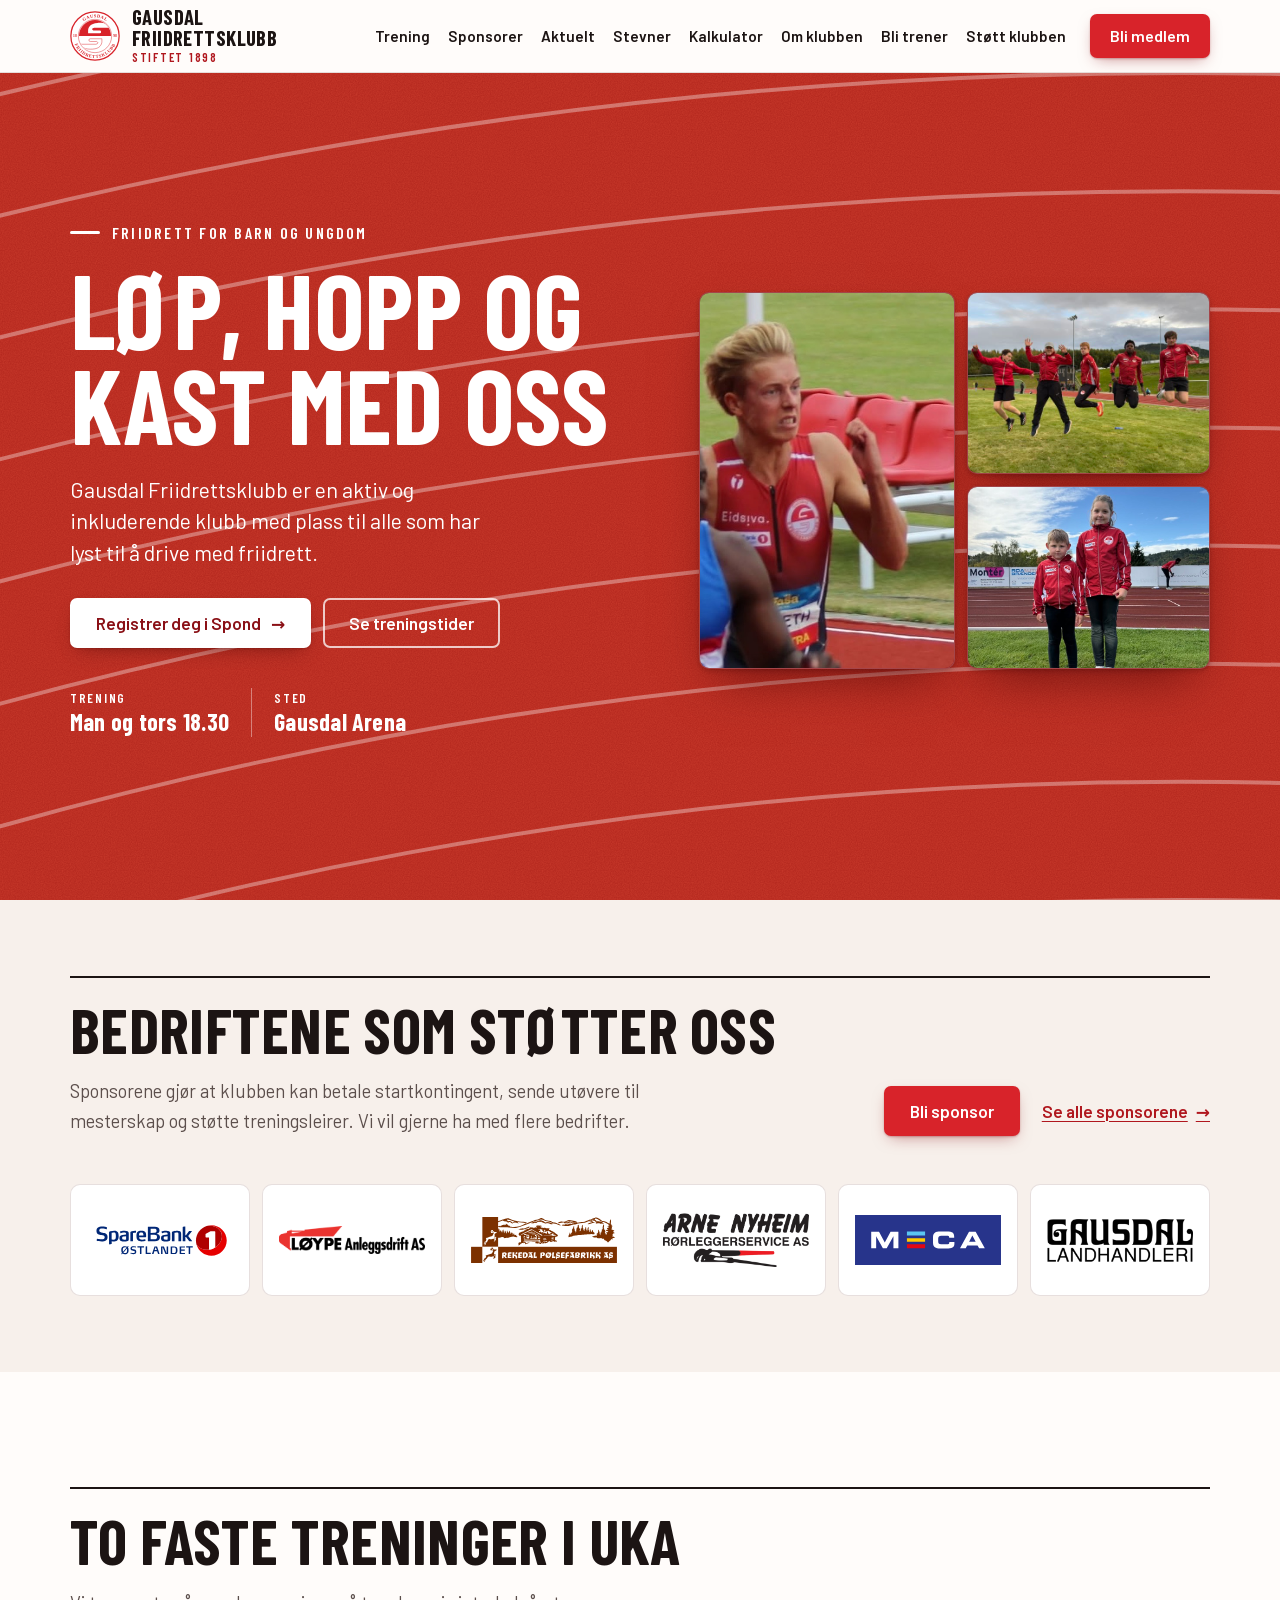
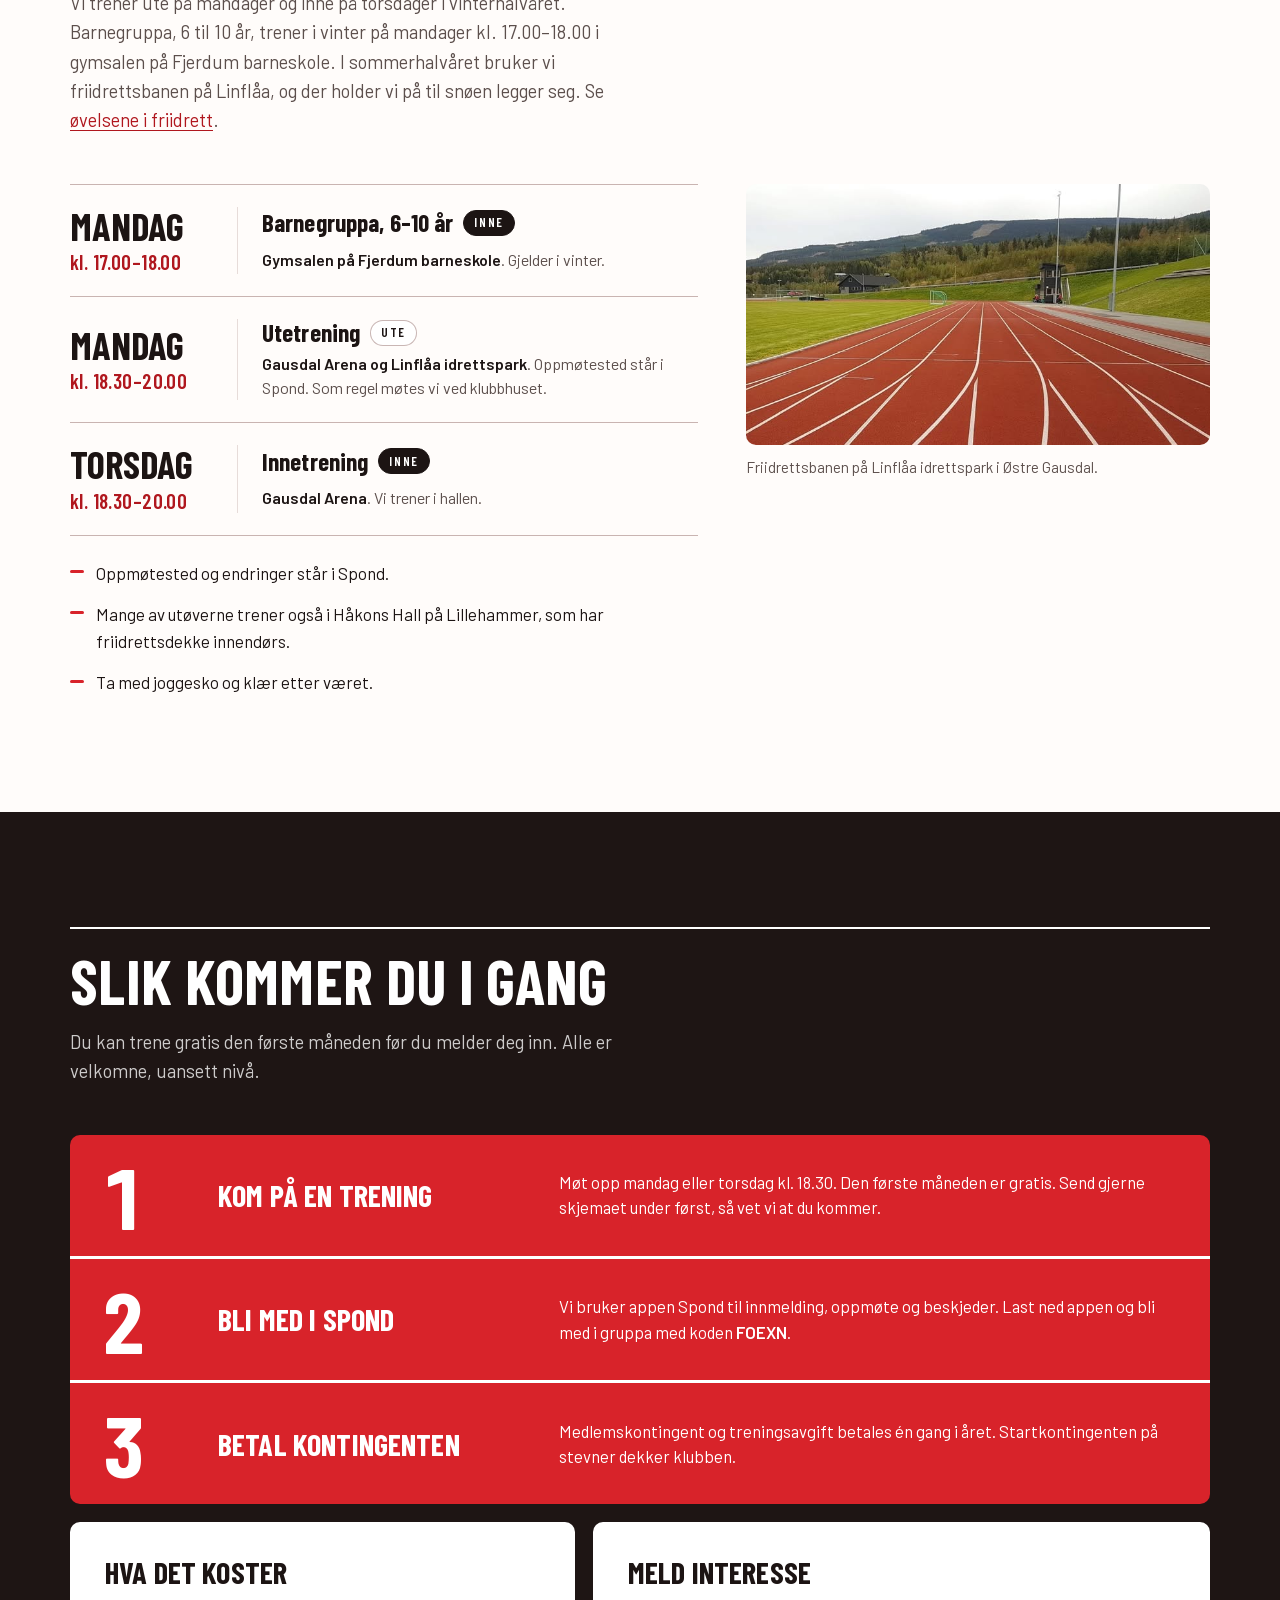
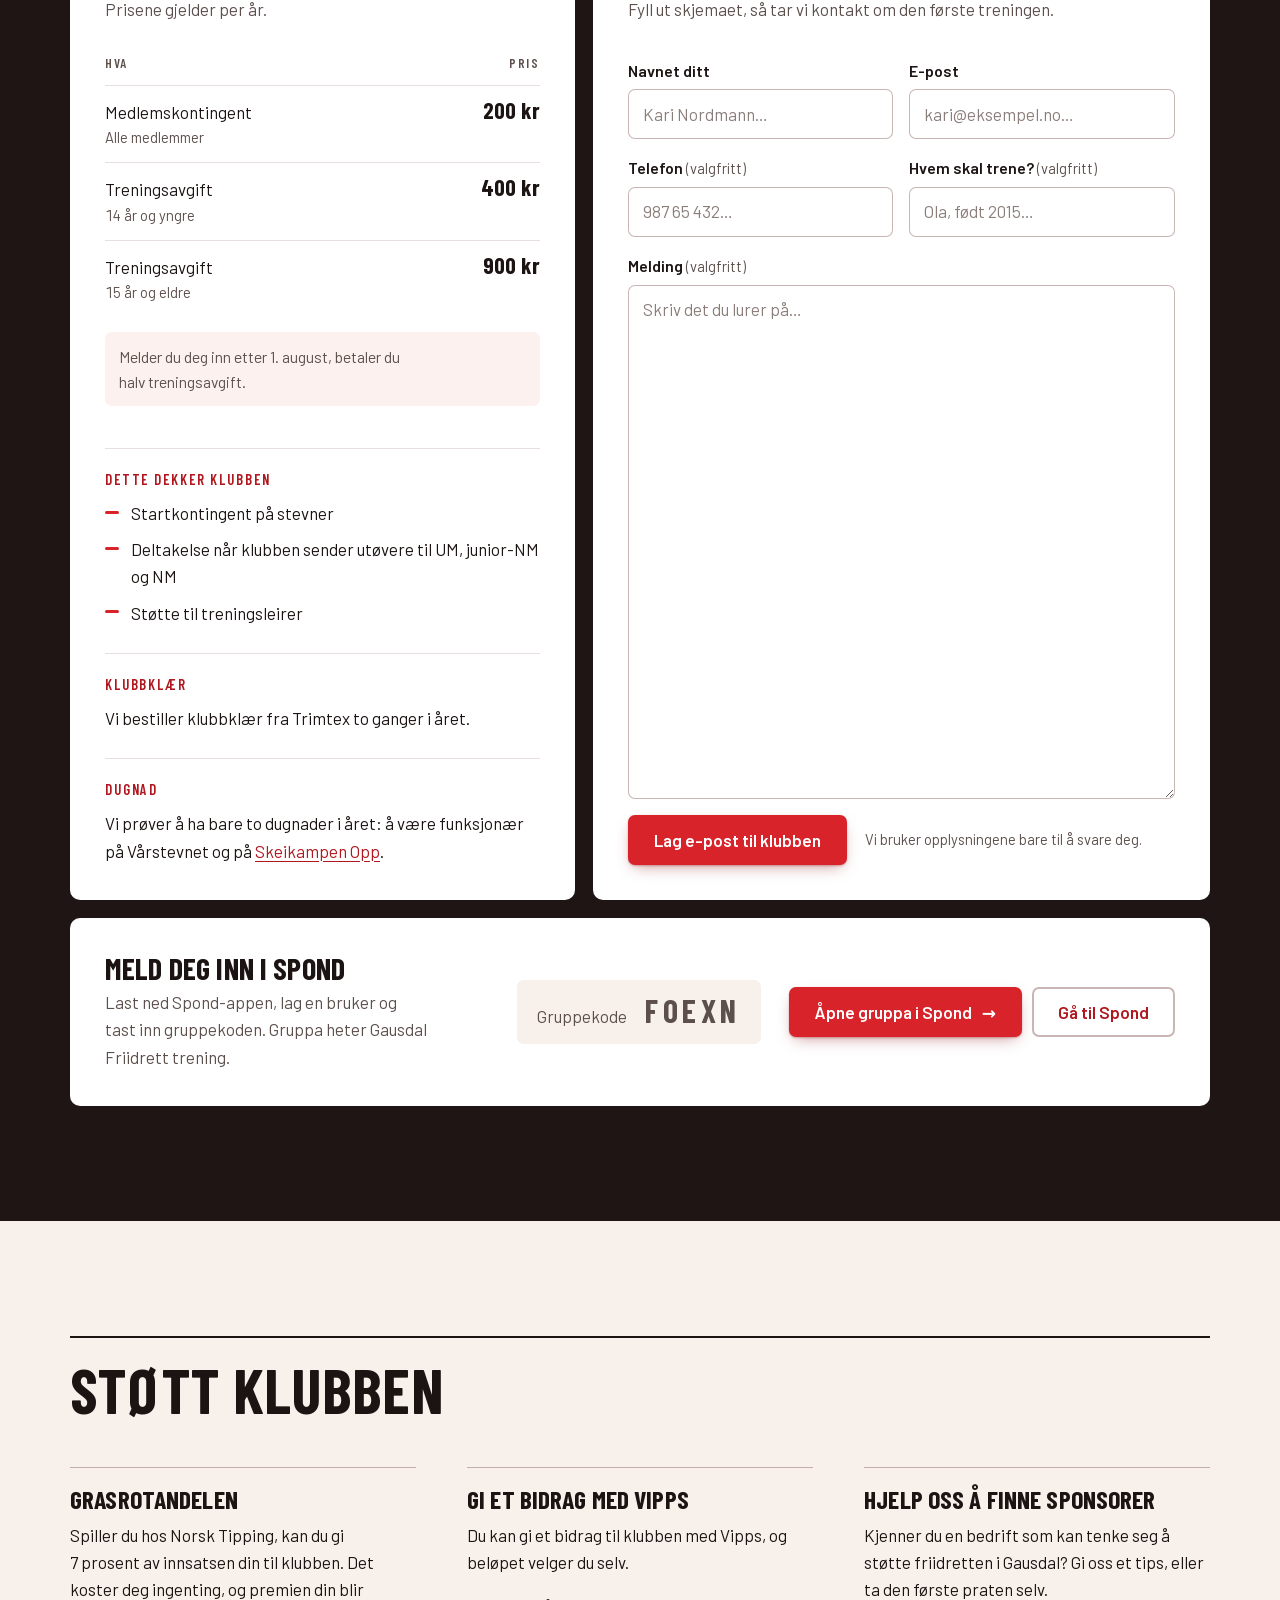
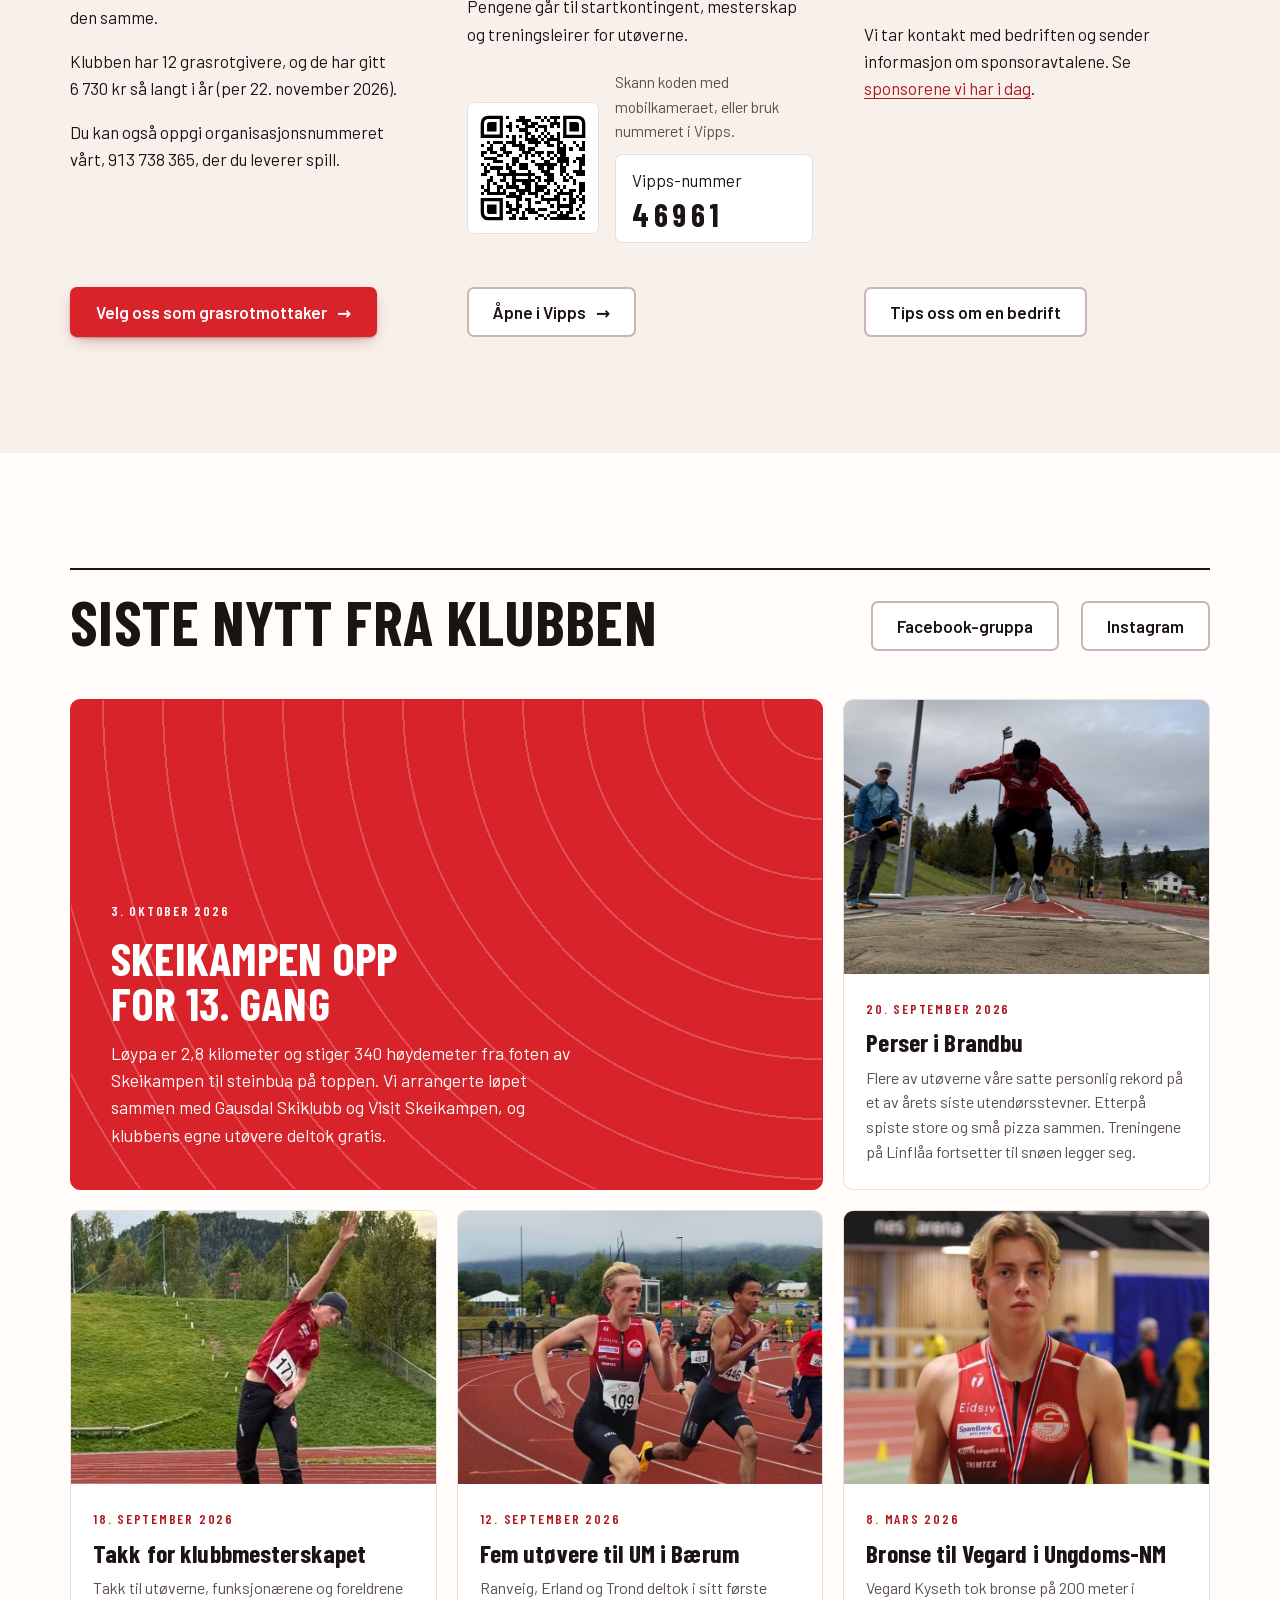
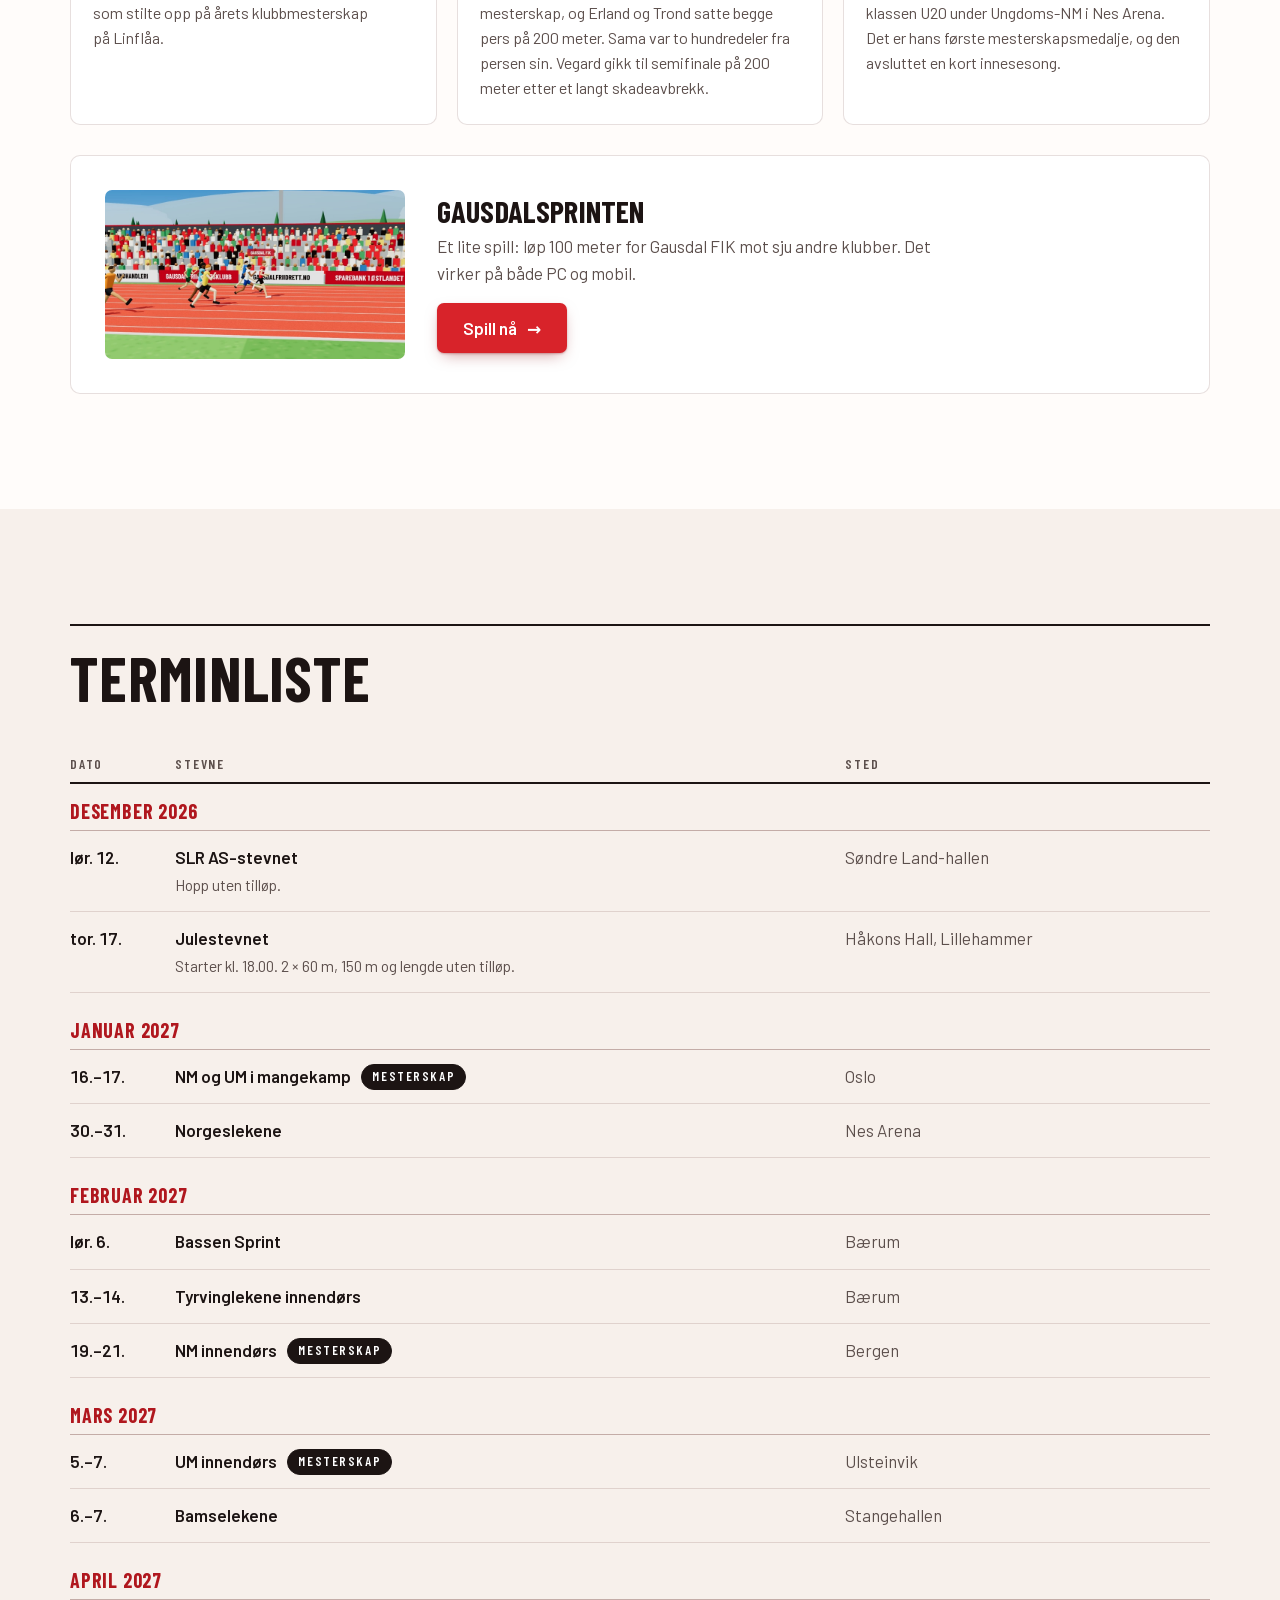
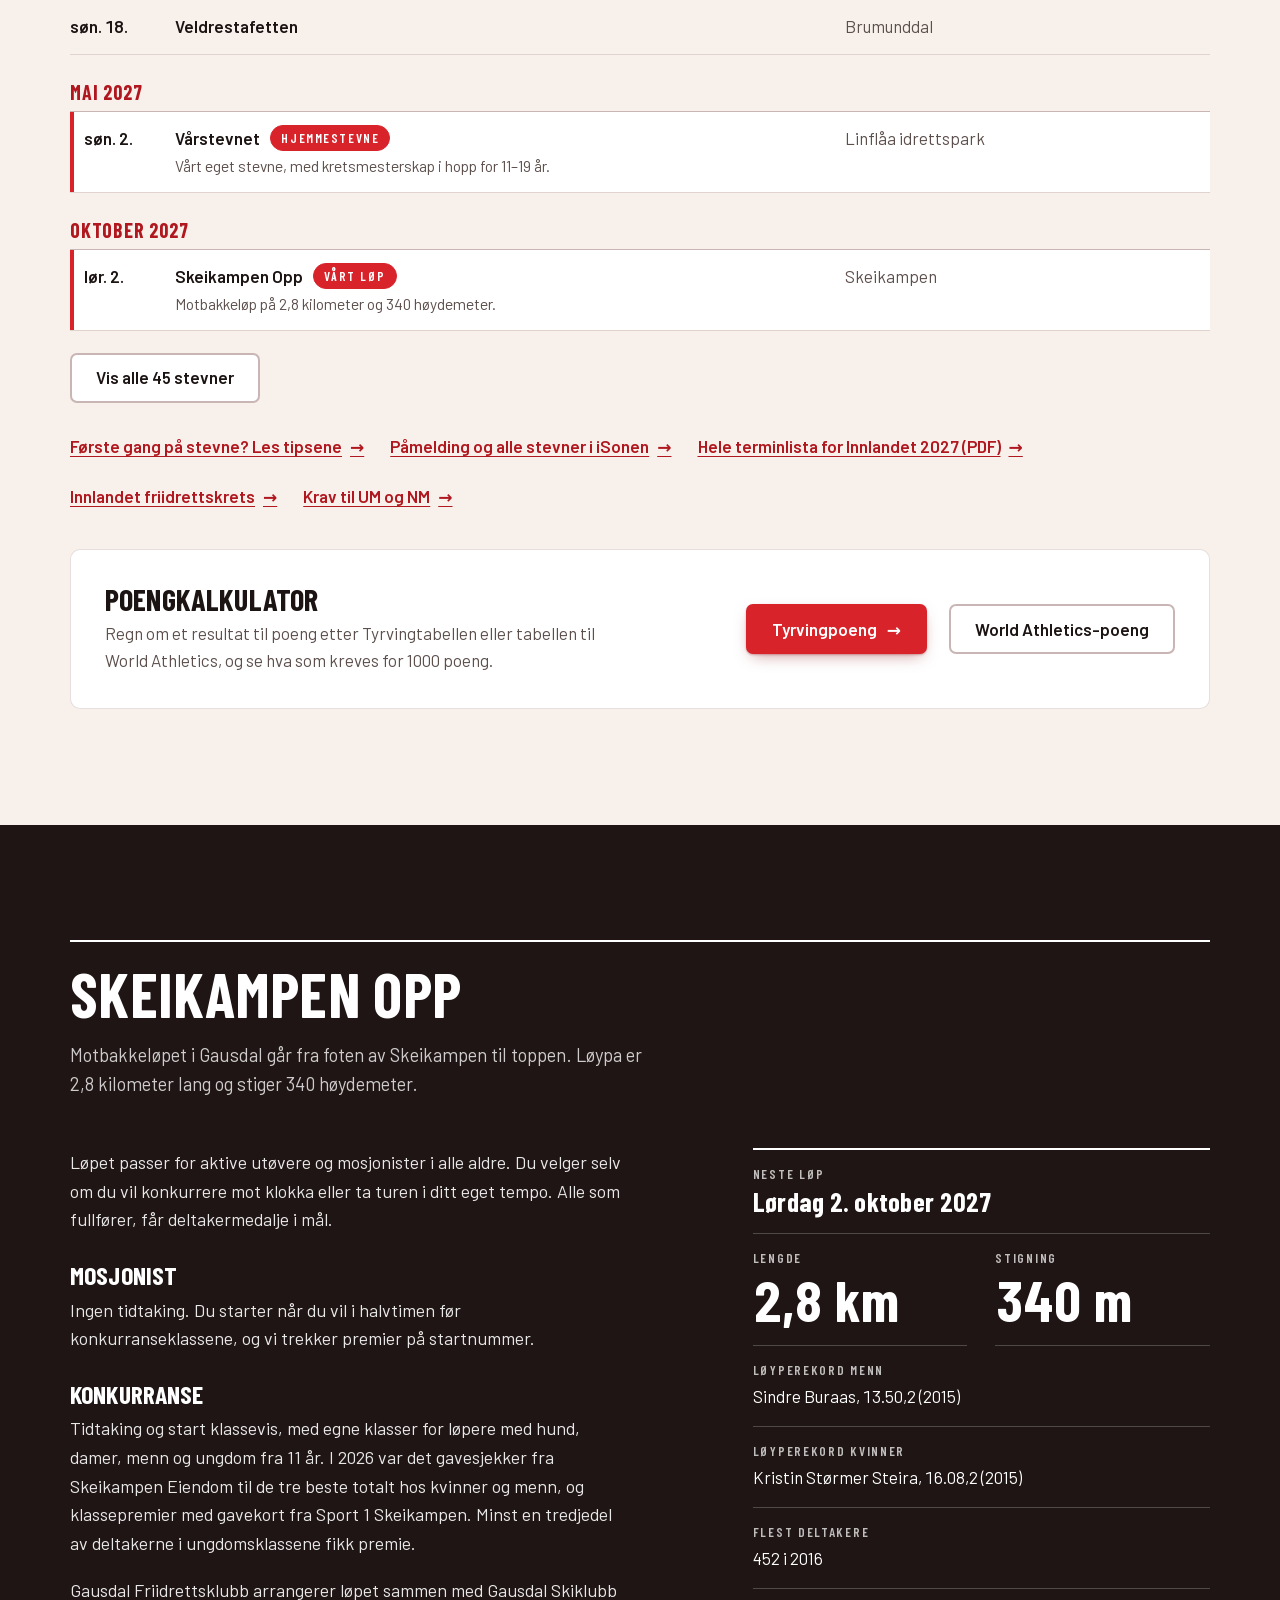
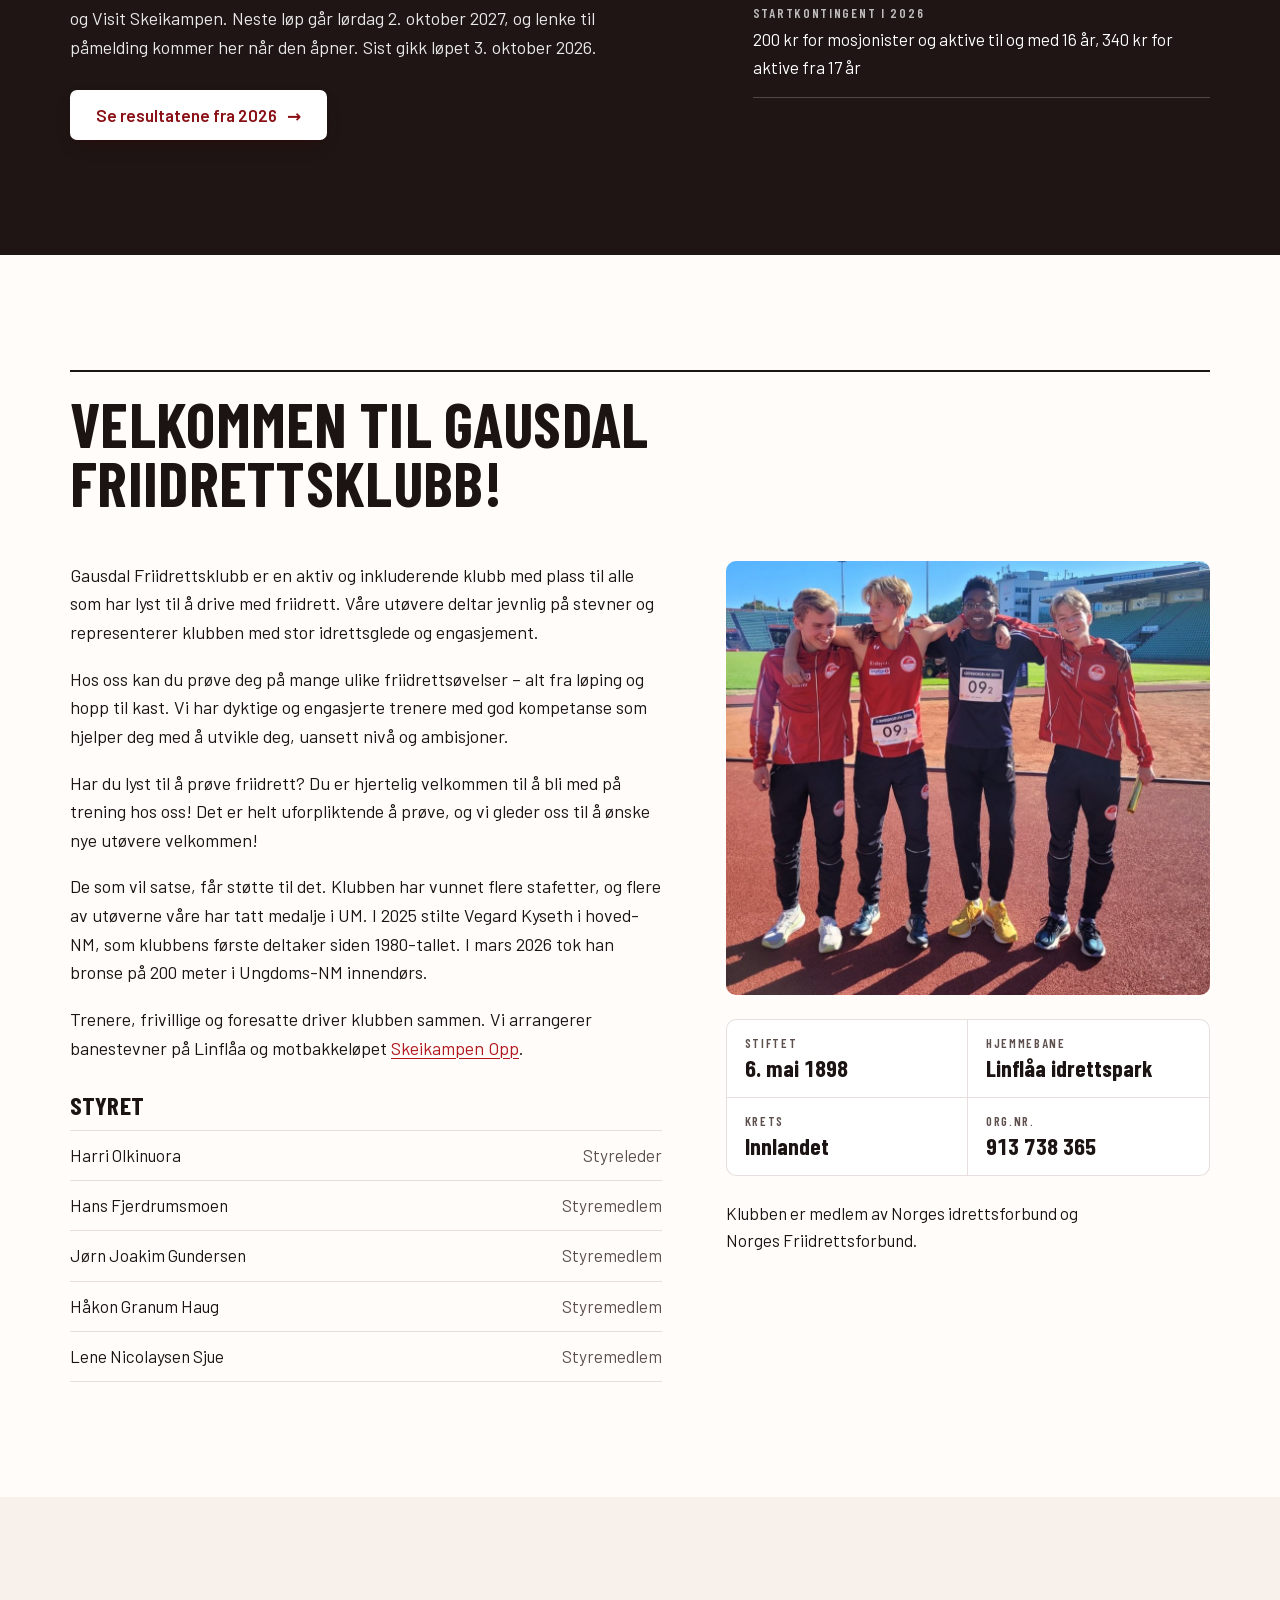
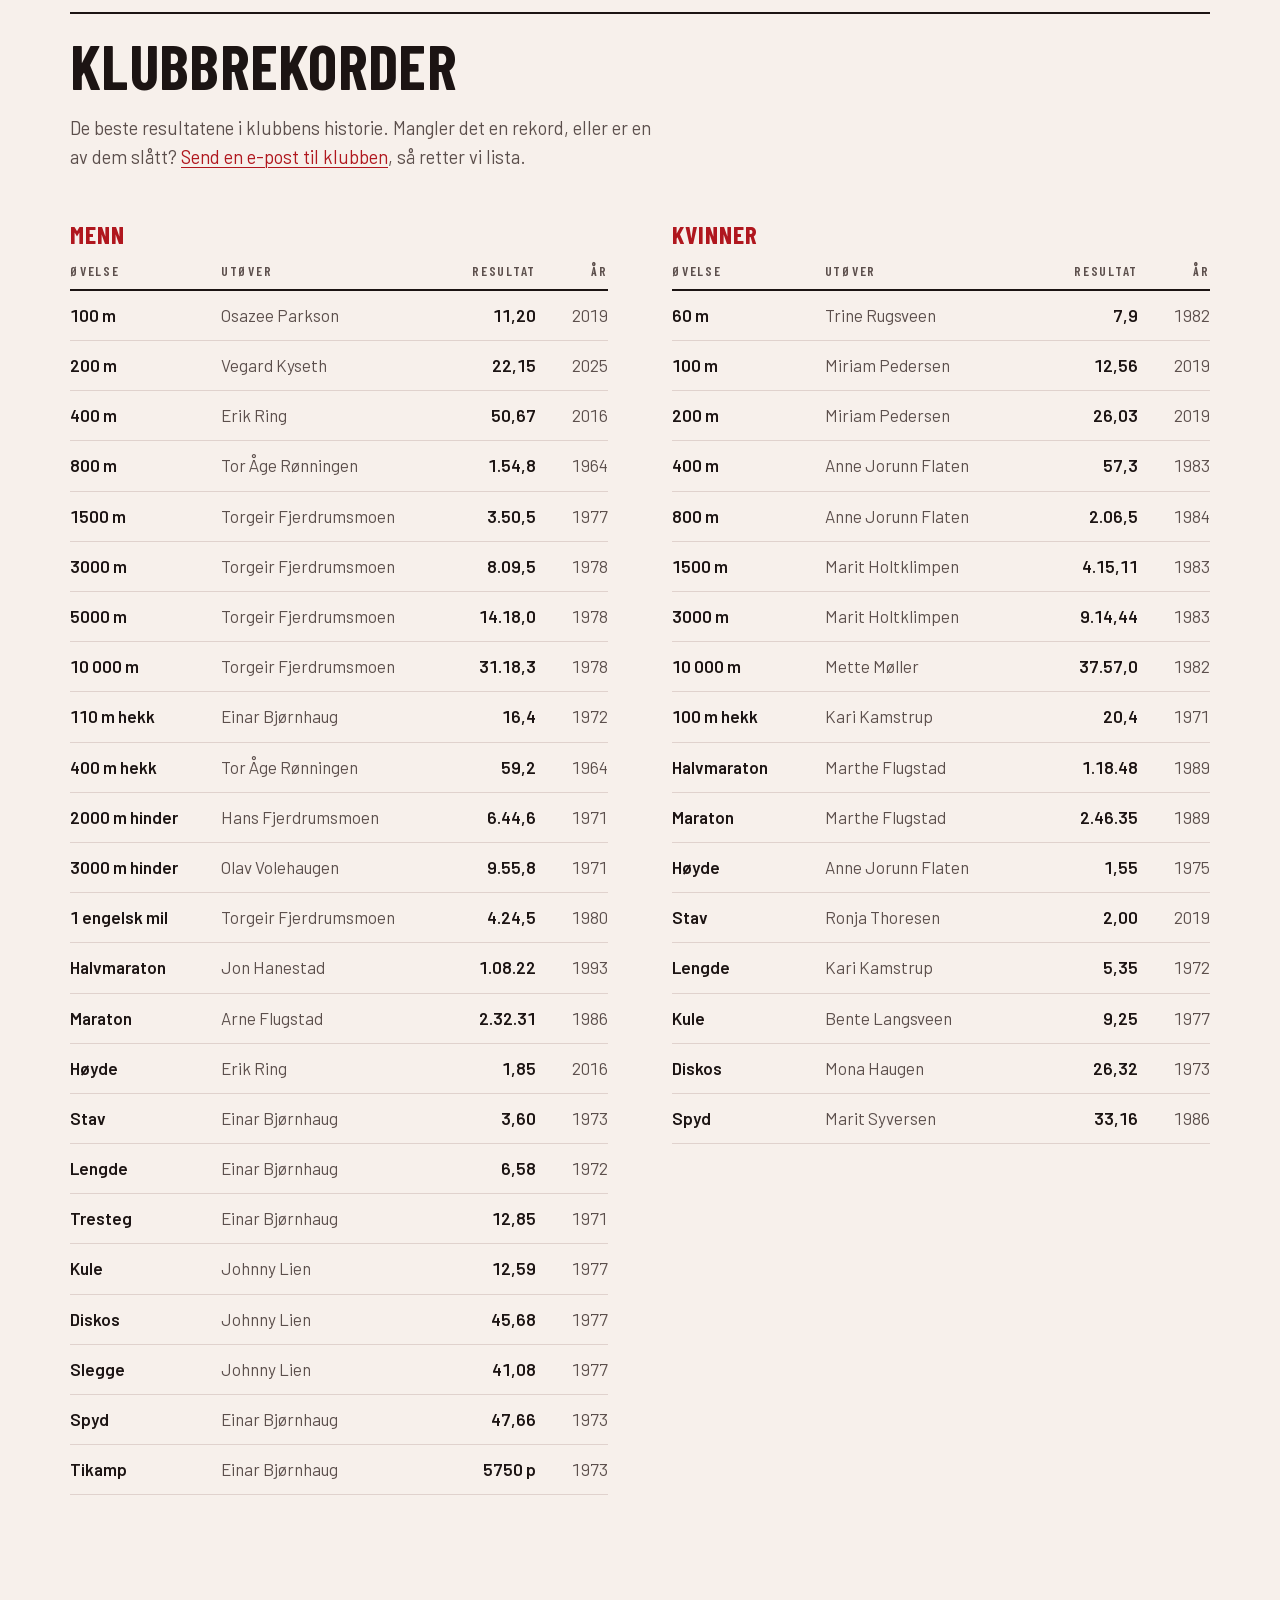
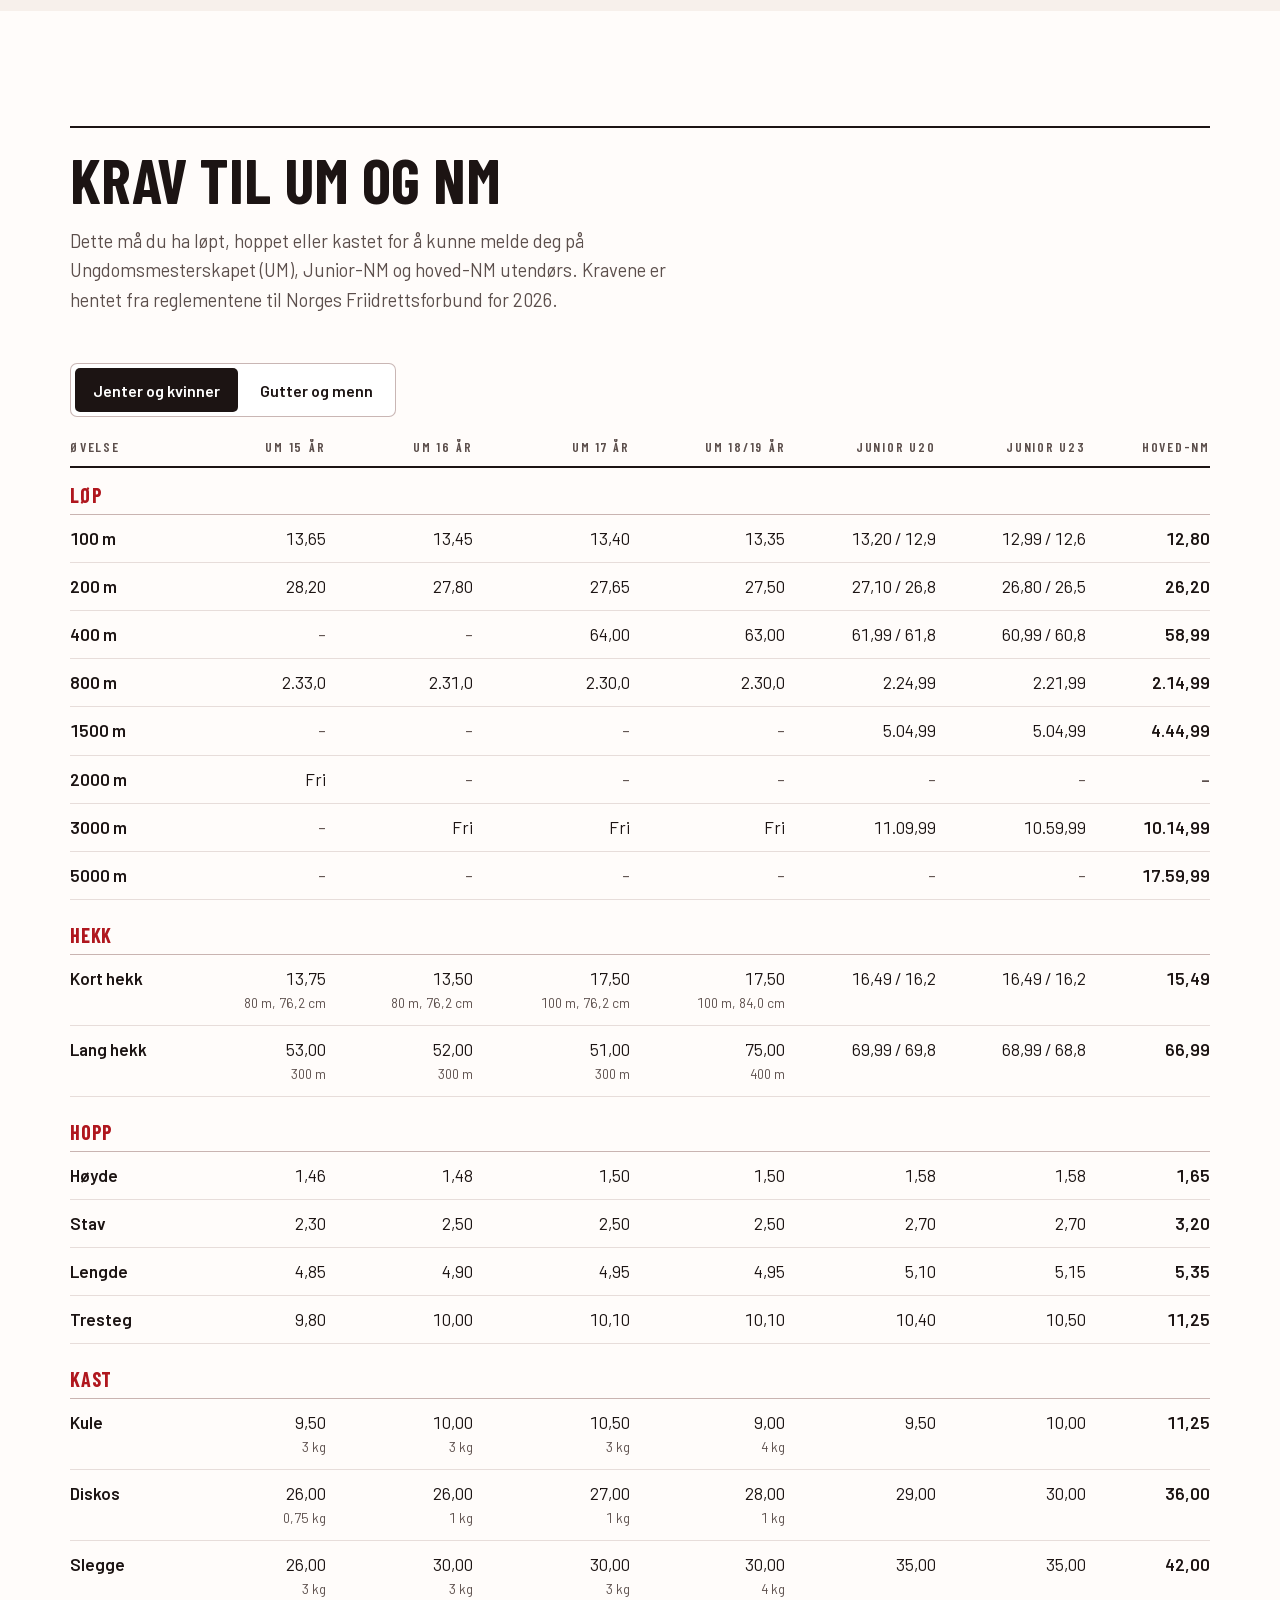
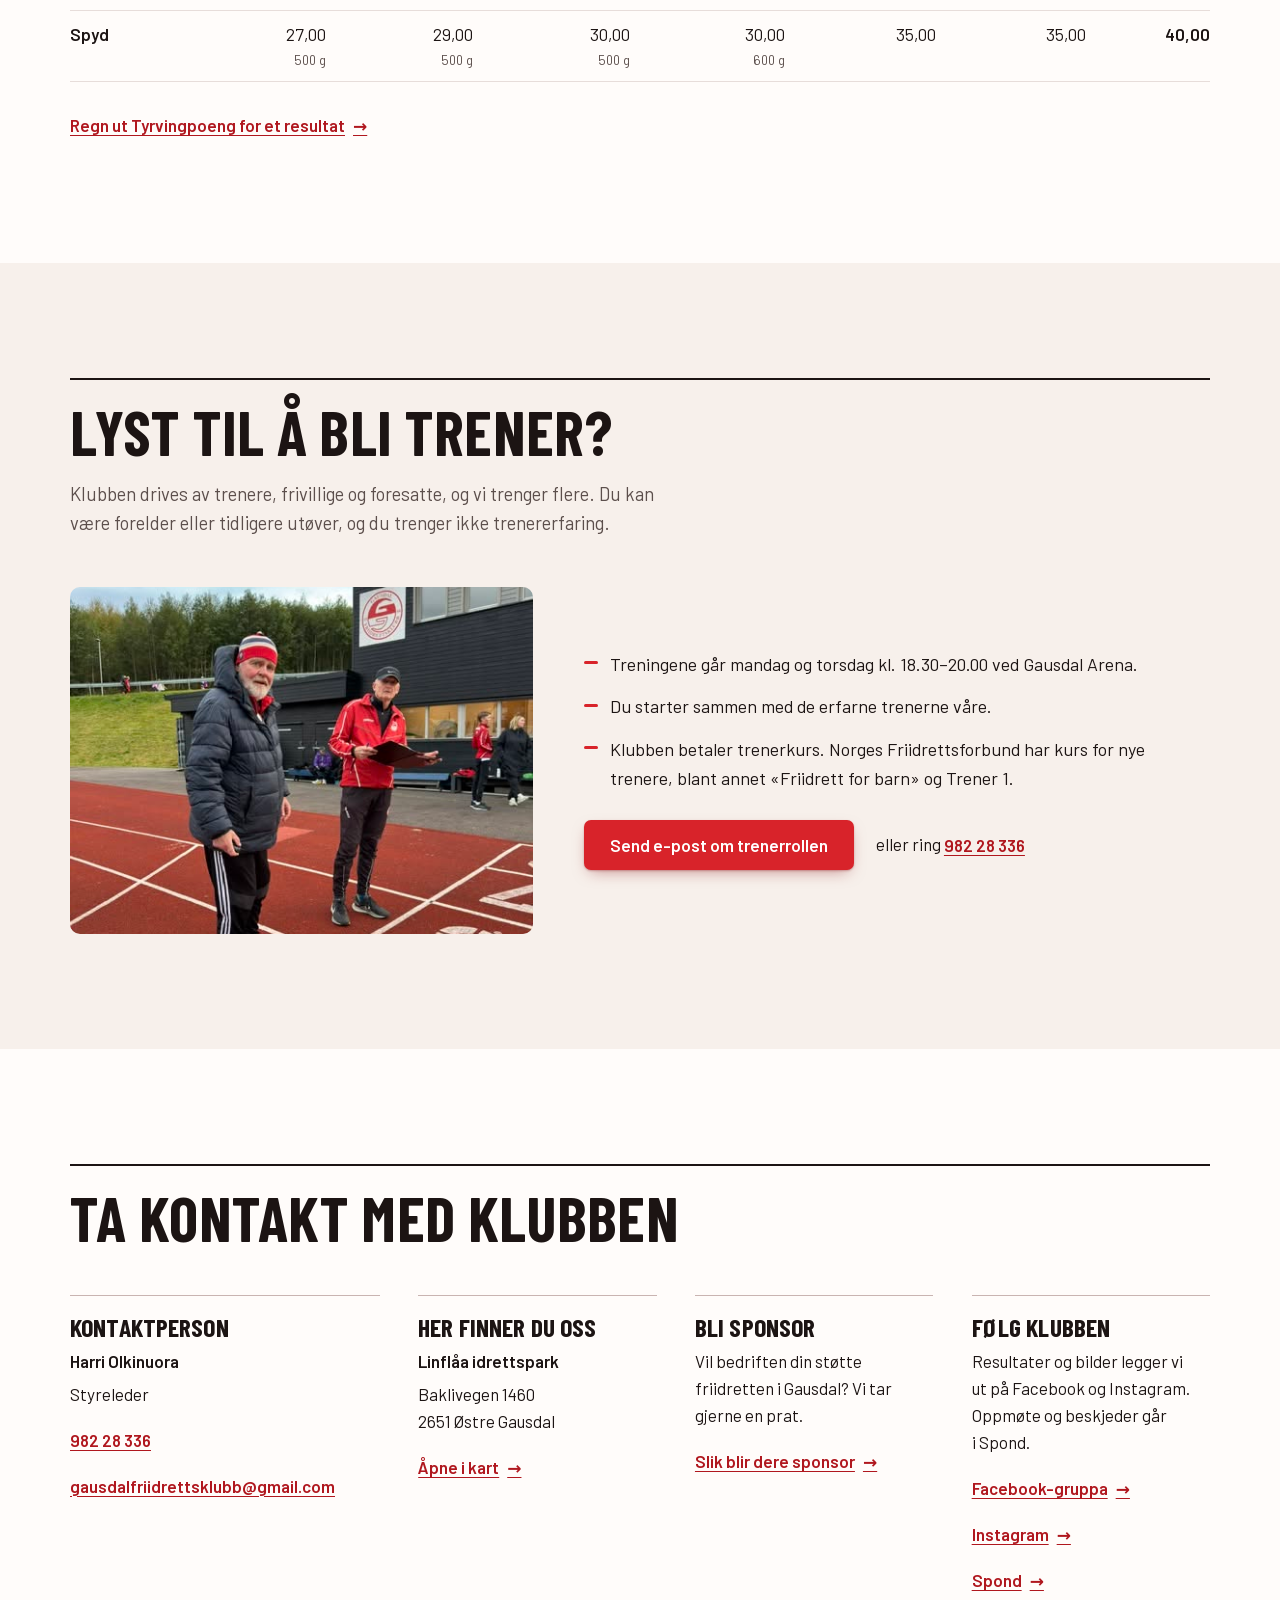
==== index.html @ 2c27a305 "Legg til spillet Gausdalsprinten og vintertrening for barnegruppa Co-Authored-By: Claude Fable 5.2 <" ====
<!doctype html>
<html lang="nb">
<head>
  <meta charset="utf-8">
  <meta name="viewport" content="width=device-width, initial-scale=1, viewport-fit=cover">
  <title>Gausdal Friidrettsklubb | Friidrett for barn og ungdom i Gausdal</title>
  <meta name="description" content="Gausdal Friidrettsklubb er en aktiv og inkluderende friidrettsklubb for barn og ungdom. Vi trener mandag og torsdag kl. 18.30 ved Gausdal Arena.">
  <meta name="theme-color" content="#fffcfa">
  <meta property="og:type" content="website">
  <meta property="og:locale" content="nb_NO">
  <meta property="og:site_name" content="Gausdal Friidrettsklubb">
  <meta property="og:title" content="Gausdal Friidrettsklubb">
  <meta property="og:description" content="Friidrett for barn og ungdom i Gausdal. Trening mandag og torsdag kl. 18.30.">
  <meta property="og:url" content="https://gausdalfriidrett.no/">
  <meta property="og:image" content="https://gausdalfriidrett.no/bilder/klubbhopp.jpg">
  <link rel="canonical" href="https://gausdalfriidrett.no/">
  <link rel="icon" href="bilder/logo.svg" type="image/svg+xml">
  <link rel="apple-touch-icon" href="bilder/ikon-180.png">
  <link rel="preload" href="fonter/barlow-condensed-700.woff2" as="font" type="font/woff2" crossorigin>
  <link rel="preload" href="fonter/barlow-400.woff2" as="font" type="font/woff2" crossorigin>
  <link rel="stylesheet" href="stil.css?v=202611251712">
  <script type="application/ld+json">
  {"@context":"https://schema.org","@type":"SportsOrganization","name":"Gausdal Friidrettsklubb","alternateName":"Gausdal FIK","sport":"Friidrett","url":"https://gausdalfriidrett.no/","logo":"https://gausdalfriidrett.no/bilder/ikon-512.png","foundingDate":"1898-05-06","address":{"@type":"PostalAddress","streetAddress":"Linflåa idrettspark, Baklivegen 1460","postalCode":"2651","addressLocality":"Østre Gausdal","addressCountry":"NO"},"sameAs":["https://www.facebook.com/groups/436427656385045/","https://www.instagram.com/gausdal_friidrett/"]}
  </script>
  <script>document.documentElement.className += " js";</script>
</head>
<body>
  <a class="hopp" href="#innhold">Hopp til innholdet</a>

  <header class="topp">
    <div class="ramme topp__inn">
      <a class="merkevare" href="#topp" translate="no">
        <img src="bilder/logo.svg" width="50" height="50" alt="">
        <span class="merkevare__navn">Gausdal Friidrettsklubb <span>Stiftet 1898</span></span>
      </a>
      <button class="menyknapp" type="button" aria-expanded="false" aria-controls="meny">
        <span class="menyknapp__ikon" aria-hidden="true"></span>
        <span class="menyknapp__tekst">Meny</span>
      </button>
      <nav class="meny" id="meny" aria-label="Hovedmeny">
        <ul>
          <li><a href="#trening">Trening</a></li>
          <li><a href="sponsorer.html">Sponsorer</a></li>
          <li><a href="#aktuelt">Aktuelt</a></li>
          <li><a href="#terminliste">Stevner</a></li>
          <li><a href="tyrving.html">Kalkulator</a></li>
          <li><a href="#om">Om klubben</a></li>
          <li><a href="#trener">Bli trener</a></li>
          <li><a href="#stott">Støtt klubben</a></li>
        </ul>
      </nav>
      <a class="knapp knapp--rod" href="#bli-medlem">Bli medlem</a>
    </div>
  </header>

  <main id="innhold">

    <!-- ===================== HERO ===================== -->
    <section class="hero" id="topp" aria-labelledby="hero-tittel">
      <svg class="hero__baner" viewBox="0 0 2600 700" preserveAspectRatio="xMinYMid slice" aria-hidden="true" focusable="false">
        <g fill="none" stroke="#fff" stroke-opacity="0.34" stroke-width="5"><circle cx="1000" cy="4200" r="3400"/><circle cx="1000" cy="4200" r="3500"/><circle cx="1000" cy="4200" r="3600"/><circle cx="1000" cy="4200" r="3700"/><circle cx="1000" cy="4200" r="3800"/><circle cx="1000" cy="4200" r="3900"/><circle cx="1000" cy="4200" r="4000"/><circle cx="1000" cy="4200" r="4100"/><circle cx="1000" cy="4200" r="4200"/><circle cx="1000" cy="4200" r="4300"/><circle cx="1000" cy="4200" r="4400"/><circle cx="1000" cy="4200" r="4500"/></g>
        <g class="hero__banetall" fill="#fff" fill-opacity="0.4" font-family="'Barlow Condensed', 'Arial Narrow', sans-serif" font-weight="700" font-size="66" text-anchor="middle"><text transform="translate(103 661.9) rotate(-14.23)" dy="23">1</text><text transform="translate(103 558.9) rotate(-13.84)" dy="23">2</text><text transform="translate(103 456.0) rotate(-13.47)" dy="23">3</text><text transform="translate(103 353.2) rotate(-13.13)" dy="23">4</text><text transform="translate(103 250.6) rotate(-12.8)" dy="23">5</text><text transform="translate(103 148.1) rotate(-12.48)" dy="23">6</text><text transform="translate(103 45.7) rotate(-12.18)" dy="23">7</text></g>
      </svg>
      <div class="ramme hero__inn">
        <div>
          <p class="overtittel">Friidrett for barn og ungdom</p>
          <h1 id="hero-tittel">Løp, hopp og kast med oss</h1>
          <p class="hero__ingress">Gausdal Friidrettsklubb er en aktiv og inkluderende klubb med plass til alle som har lyst til å drive med friidrett.</p>
          <div class="hero__valg">
            <a class="knapp knapp--hvit" data-spond href="https://group.spond.com/FOEXN" rel="noopener">Registrer deg i Spond <span class="pil" aria-hidden="true">→</span></a>
            <a class="knapp knapp--omriss" href="#trening">Se treningstider</a>
          </div>
          <dl class="hero__fakta">
            <div><dt>Trening</dt><dd class="tall">Man og tors 18.30</dd></div>
            <div><dt>Sted</dt><dd>Gausdal Arena</dd></div>
          </dl>
        </div>
        <div class="kollasj">
          <figure class="k1"><img src="bilder/sprint-mesterskap.jpg" width="430" height="633" alt="Sprinter i Gausdal-drakt i full fart på oppløpet under et mesterskap" fetchpriority="high"></figure>
          <figure class="k2"><img src="bilder/klubbhopp.jpg" width="640" height="480" alt="Fem utøvere i klubbjakker hopper samtidig på gresset ved Linflåa"></figure>
          <figure class="k3"><img src="bilder/unge-utovere.jpg" width="750" height="1000" alt="To av klubbens yngste utøvere i røde klubbjakker ved friidrettsbanen"></figure>
        </div>
      </div>
    </section>

    <!-- ===================== SPONSORER ===================== -->
    <section class="del del--sand del--tett" id="sponsorer" aria-labelledby="sponsor-tittel">
      <div class="ramme">
        <div class="delhode delhode--rad">
          <div>
            <h2 id="sponsor-tittel">Bedriftene som støtter oss</h2>
            <p>Sponsorene gjør at klubben kan betale startkontingent, sende utøvere til mesterskap og støtte treningsleirer. Vi vil gjerne ha med flere bedrifter.</p>
          </div>
          <div class="knapperad">
            <a class="knapp knapp--rod" href="sponsorer.html#bli-sponsor">Bli sponsor</a>
            <a class="lenke-pil" href="sponsorer.html">Se alle sponsorene <span class="pil" aria-hidden="true">→</span></a>
          </div>
        </div>
        <ul class="sponsorstripe" data-sponsorstripe></ul>
      </div>
    </section>

    <!-- ===================== TRENING ===================== -->
    <section class="del" id="trening" aria-labelledby="trening-tittel">
      <div class="ramme">
        <div class="delhode">
          <h2 id="trening-tittel">To faste treninger i uka</h2>
          <p>Vi trener ute på mandager og inne på torsdager i vinterhalvåret. Barnegruppa, 6 til 10 år, trener i vinter på mandager kl.&nbsp;17.00–18.00 i gymsalen på Fjerdum barneskole. I sommerhalvåret bruker vi friidrettsbanen på Linflåa, og der holder vi på til snøen legger seg. Se <a href="ovelser.html">øvelsene i friidrett</a>.</p>
        </div>
        <div class="trening">
          <div>
            <ul class="okter" data-treninger>
              <li class="tomt"><noscript>Slå på JavaScript for å se treningstidene, eller ta kontakt med klubben.</noscript></li>
            </ul>
            <ul class="punkter">
              <li>Oppmøtested og endringer står i Spond.</li>
              <li>Mange av utøverne trener også i Håkons Hall på Lillehammer, som har friidrettsdekke innendørs.</li>
              <li>Ta med joggesko og klær etter været.</li>
            </ul>
          </div>
          <figure class="sidebilde">
            <img src="bilder/linflaa-bane.jpg" width="720" height="405" loading="lazy" alt="Den røde friidrettsbanen på Linflåa idrettspark med åsene i Gausdal bak">
            <figcaption>Friidrettsbanen på Linflåa idrettspark i Østre Gausdal.</figcaption>
          </figure>
        </div>
      </div>
    </section>

    <!-- ===================== BLI MEDLEM ===================== -->
    <section class="del morkdel" id="bli-medlem" aria-labelledby="medlem-tittel">
      <div class="ramme">
        <div class="delhode">
          <h2 id="medlem-tittel">Slik kommer du i gang</h2>
          <p>Du kan trene gratis den første måneden før du melder deg inn. Alle er velkomne, uansett nivå.</p>
        </div>

        <ol class="steg">
          <li>
            <h3>Kom på en trening</h3>
            <p>Møt opp mandag eller torsdag kl.&nbsp;18.30. Den første måneden er gratis. Send gjerne skjemaet under først, så vet vi at du kommer.</p>
          </li>
          <li>
            <h3>Bli med i Spond</h3>
            <p>Vi bruker appen Spond til innmelding, oppmøte og beskjeder. <span data-spondtekst>Du får invitasjon til gruppa når du har bestemt deg.</span></p>
          </li>
          <li>
            <h3>Betal kontingenten</h3>
            <p>Medlemskontingent og treningsavgift betales én gang i året. Startkontingenten på stevner dekker klubben.</p>
          </li>
        </ol>

        <div class="innmelding">
          <div class="kort">
            <h3>Hva det koster</h3>
            <p>Prisene gjelder per år.</p>
            <table class="pristabell">
              <caption class="skjult-visuelt">Medlemskontingent og treningsavgift per år</caption>
              <thead><tr><th scope="col">Hva</th><th scope="col">Pris</th></tr></thead>
              <tbody data-priser>
                <tr><th scope="row">Medlemskontingent</th><td>200&nbsp;kr</td></tr>
              </tbody>
            </table>
            <p class="prisnote" data-prisnote hidden></p>

            <div class="dekker">
              <h4>Dette dekker klubben</h4>
              <ul class="punkter">
                <li>Startkontingent på stevner</li>
                <li>Deltakelse når klubben sender utøvere til UM, junior-NM og NM</li>
                <li>Støtte til treningsleirer</li>
              </ul>
            </div>

            <div class="dekker">
              <h4>Klubbklær</h4>
              <p>Vi bestiller klubbklær fra Trimtex to ganger i året.</p>
            </div>

            <div class="dekker">
              <h4>Dugnad</h4>
              <p>Vi prøver å ha bare to dugnader i året: å være funksjonær på Vårstevnet og på <a href="#skeikampen-opp">Skeikampen Opp</a>.</p>
            </div>
          </div>

          <div class="kort">
            <h3 id="skjema-medlem-tittel">Meld interesse</h3>
            <p>Fyll ut skjemaet, så tar vi kontakt om den første treningen.</p>
            <form class="skjema" data-skjema="medlem" data-emne="Vil prøve friidrett" aria-labelledby="skjema-medlem-tittel" novalidate>
              <div class="skjema__rad">
                <div class="felt">
                  <label for="m-navn">Navnet ditt</label>
                  <input id="m-navn" name="navn" type="text" autocomplete="name" required placeholder="Kari Nordmann…" data-feil="Skriv navnet ditt, så vet vi hvem vi skal svare.">
                </div>
                <div class="felt">
                  <label for="m-epost">E-post</label>
                  <input id="m-epost" name="epost" type="email" inputmode="email" autocomplete="email" spellcheck="false" autocapitalize="off" required placeholder="kari@eksempel.no…" data-feil="Skriv en e-postadresse vi kan svare til, for eksempel kari@eksempel.no.">
                </div>
              </div>
              <div class="skjema__rad">
                <div class="felt">
                  <label for="m-telefon">Telefon <small>(valgfritt)</small></label>
                  <input id="m-telefon" name="telefon" type="tel" inputmode="tel" autocomplete="tel" placeholder="987 65 432…">
                </div>
                <div class="felt">
                  <label for="m-utover">Hvem skal trene? <small>(valgfritt)</small></label>
                  <input id="m-utover" name="utover" type="text" autocomplete="off" placeholder="Ola, født 2015…">
                </div>
              </div>
              <div class="felt felt--voks">
                <label for="m-melding">Melding <small>(valgfritt)</small></label>
                <textarea id="m-melding" name="melding" rows="3" placeholder="Skriv det du lurer på…"></textarea>
              </div>
              <div class="honning" aria-hidden="true">
                <label for="m-nettsted">La dette feltet stå tomt</label>
                <input id="m-nettsted" name="nettsted" type="text" tabindex="-1" autocomplete="off">
              </div>
              <input type="hidden" name="nokkel" value="">
              <div class="skjema__bunn">
                <button class="knapp knapp--rod" type="submit">
                  <span class="spinner" hidden aria-hidden="true"></span>
                  <span data-knappetekst>Lag e-post til klubben</span>
                </button>
                <small data-skjemanotis>Vi bruker opplysningene bare til å svare deg.</small>
              </div>
              <p class="skjema__status" role="status" aria-live="polite" tabindex="-1"></p>
            </form>
          </div>

          <div class="kort spondstripe" data-spondboks hidden>
            <div class="spondstripe__tekst">
              <h3>Meld deg inn i Spond</h3>
              <p>Last ned Spond-appen, lag en bruker og tast inn gruppekoden. Gruppa heter <span data-spondgruppe translate="no">Gausdal Friidrett trening</span>.</p>
            </div>
            <p class="spondkode" data-spondkodelinje hidden>Gruppekode <strong class="tall" data-spondkode translate="no"></strong></p>
            <div class="knapperad spondstripe__valg">
              <a class="knapp knapp--rod" data-spond href="#" rel="noopener" hidden>Åpne gruppa i Spond <span class="pil" aria-hidden="true">→</span></a>
              <a class="knapp knapp--stille" data-spondnett href="https://www.spond.com/no/" rel="noopener">Gå til Spond</a>
            </div>
          </div>
        </div>
      </div>
    </section>

    <!-- ===================== STØTT KLUBBEN ===================== -->
    <section class="del del--sand stott" id="stott" aria-labelledby="stott-tittel">
      <div class="ramme">
        <div class="delhode">
          <h2 id="stott-tittel">Støtt klubben</h2>
        </div>
        <div class="kolonner kolonner--tre">
          <div>
            <h3>Grasrotandelen</h3>
            <p>Spiller du hos Norsk Tipping, kan du gi 7&nbsp;prosent av innsatsen din til klubben. Det koster deg ingenting, og premien din blir den samme.</p>
            <p data-grasrottall hidden></p>
            <p>Du kan også oppgi organisasjonsnummeret vårt, <span class="tall">913&nbsp;738&nbsp;365</span>, der du leverer spill.</p>
            <a class="knapp knapp--rod" data-grasrotlenke href="https://www.norsk-tipping.no/grasrotandelen/mottaker/913738365" rel="noopener">Velg oss som grasrotmottaker <span class="pil" aria-hidden="true">→</span></a>
          </div>
          <div>
            <h3>Gi et bidrag med Vipps</h3>
            <p>Du kan gi et bidrag til klubben med Vipps, og beløpet velger du selv.</p>
            <p>Pengene går til startkontingent, mesterskap og treningsleirer for utøverne.</p>
            <div class="vipps">
              <img class="vipps__qr" src="bilder/vipps-qr.svg" width="164" height="164" loading="lazy" alt="QR-kode som åpner en gave til Gausdal Friidrettsklubb i Vipps">
              <div class="vipps__side">
                <p class="vipps__hjelp">Skann koden med mobilkameraet, eller bruk nummeret i Vipps.</p>
                <p class="spondkode vippsnr">Vipps-nummer <strong class="tall" translate="no">46961</strong></p>
              </div>
            </div>
            <a class="knapp knapp--stille" href="https://qr.vipps.no/donations/46961" rel="noopener">Åpne i Vipps <span class="pil" aria-hidden="true">→</span></a>
          </div>
          <div>
            <h3>Hjelp oss å finne sponsorer</h3>
            <p>Kjenner du en bedrift som kan tenke seg å støtte friidretten i Gausdal? Gi oss et tips, eller ta den første praten selv.</p>
            <p>Vi tar kontakt med bedriften og sender informasjon om sponsoravtalene. Se <a href="sponsorer.html">sponsorene vi har i dag</a>.</p>
            <a class="knapp knapp--stille" data-epostlenke data-emne="Tips om sponsor" href="#kontakt">Tips oss om en bedrift</a>
          </div>
        </div>
      </div>
    </section>

    <!-- ===================== AKTUELT ===================== -->
    <section class="del" id="aktuelt" aria-labelledby="aktuelt-tittel">
      <div class="ramme">
        <div class="delhode delhode--rad">
          <div>
            <h2 id="aktuelt-tittel">Siste nytt fra klubben</h2>
          </div>
          <div class="knapperad">
            <a class="knapp knapp--stille" data-facebook href="https://www.facebook.com/groups/436427656385045/" rel="noopener">Facebook-gruppa</a>
            <a class="knapp knapp--stille" data-instagram href="https://www.instagram.com/gausdal_friidrett/" rel="noopener">Instagram</a>
          </div>
        </div>
        <div class="nyheter" data-nyheter>
          <noscript><p class="tomt">Slå på JavaScript for å se nyhetene, eller følg klubben på Facebook.</p></noscript>
        </div>
        <div class="kort framhev framhev--bilde">
          <img src="bilder/gausdalsprinten.jpg" width="800" height="450" loading="lazy" alt="Skjermbilde fra spillet: åtte løpere på en rød friidrettsbane foran en full tribune">
          <div>
            <h3>Gausdalsprinten</h3>
            <p>Et lite spill: løp 100&nbsp;meter for Gausdal FIK mot sju andre klubber. Det virker på både PC og mobil.</p>
            <a class="knapp knapp--rod" href="spill.html">Spill nå <span class="pil" aria-hidden="true">→</span></a>
          </div>
        </div>
      </div>
    </section>

    <!-- ===================== TERMINLISTE ===================== -->
    <section class="del del--sand" id="terminliste" aria-labelledby="termin-tittel">
      <div class="ramme">
        <div class="delhode">
          <h2 id="termin-tittel">Terminliste</h2>
        </div>
        <div data-terminliste id="terminliste-alle">
          <noscript><p class="tomt">Slå på JavaScript for å se terminlista.</p></noscript>
        </div>
        <p class="terminfot">
          <a class="lenke-pil" href="forste-stevne.html">Første gang på stevne? Les tipsene <span class="pil" aria-hidden="true">→</span></a>
          <a class="lenke-pil" href="https://isonen.friidrett.no/?location=Innlandet" rel="noopener">Påmelding og alle stevner i iSonen <span class="pil" aria-hidden="true">→</span></a>
          <a class="lenke-pil" href="https://www.friidrett.no/contentassets/bbfd843acdcb486b8905cad3816ef3ef/terminliste-innlandet-2027-hostmote-_-.pdf" rel="noopener">Hele terminlista for Innlandet 2027 (PDF) <span class="pil" aria-hidden="true">→</span></a>
          <a class="lenke-pil" href="https://www.friidrett.no/kretser/innlandet/" rel="noopener">Innlandet friidrettskrets <span class="pil" aria-hidden="true">→</span></a>
          <a class="lenke-pil" href="#krav">Krav til UM og NM <span class="pil" aria-hidden="true">→</span></a>
        </p>
        <div class="kort framhev">
          <div>
            <h3>Poengkalkulator</h3>
            <p>Regn om et resultat til poeng etter Tyrvingtabellen eller tabellen til World Athletics, og se hva som kreves for 1000&nbsp;poeng.</p>
          </div>
          <div class="knapperad">
            <a class="knapp knapp--rod" href="tyrving.html">Tyrvingpoeng <span class="pil" aria-hidden="true">→</span></a>
            <a class="knapp knapp--stille" href="wa-poeng.html">World Athletics-poeng</a>
          </div>
        </div>
      </div>
    </section>

    <!-- ===================== SKEIKAMPEN OPP ===================== -->
    <section class="del morkdel" id="skeikampen-opp" aria-labelledby="skeikampen-tittel">
      <div class="ramme">
        <div class="delhode">
          <h2 id="skeikampen-tittel" translate="no">Skeikampen Opp</h2>
          <p>Motbakkeløpet i Gausdal går fra foten av Skeikampen til toppen. Løypa er 2,8&nbsp;kilometer lang og stiger 340&nbsp;høydemeter.</p>
        </div>
        <div class="skeikampen">
          <div class="skeikampen__tekst">
            <p>Løpet passer for aktive utøvere og mosjonister i alle aldre. Du velger selv om du vil konkurrere mot klokka eller ta turen i ditt eget tempo. Alle som fullfører, får deltakermedalje i mål.</p>

            <h3>Mosjonist</h3>
            <p>Ingen tidtaking. Du starter når du vil i halvtimen før konkurranseklassene, og vi trekker premier på startnummer.</p>

            <h3>Konkurranse</h3>
            <p>Tidtaking og start klassevis, med egne klasser for løpere med hund, damer, menn og ungdom fra 11&nbsp;år. I 2026 var det gavesjekker fra Skeikampen Eiendom til de tre beste totalt hos kvinner og menn, og klassepremier med gavekort fra Sport&nbsp;1 Skeikampen. Minst en tredjedel av deltakerne i ungdomsklassene fikk premie.</p>

            <p><span translate="no">Gausdal Friidrettsklubb</span> arrangerer løpet sammen med Gausdal Skiklubb og Visit Skeikampen. Neste løp går lørdag 2.&nbsp;oktober 2027, og lenke til påmelding kommer her når den åpner. Sist gikk løpet 3.&nbsp;oktober 2026.</p>

            <div class="knapperad skeikampen__valg">
              <a class="knapp knapp--hvit" href="https://live.eqtiming.com/83642" rel="noopener">Se resultatene fra 2026 <span class="pil" aria-hidden="true">→</span></a>
            </div>
          </div>
          <dl class="lopstall">
            <div class="lopstall__neste"><dt>Neste løp</dt><dd>Lørdag 2.&nbsp;oktober 2027</dd></div>
            <div><dt>Lengde</dt><dd class="lopstall__stort">2,8&nbsp;km</dd></div>
            <div><dt>Stigning</dt><dd class="lopstall__stort">340&nbsp;m</dd></div>
            <div><dt>Løyperekord menn</dt><dd><span translate="no">Sindre Buraas</span>, <span class="tall">13.50,2</span> (2015)</dd></div>
            <div><dt>Løyperekord kvinner</dt><dd><span translate="no">Kristin Størmer Steira</span>, <span class="tall">16.08,2</span> (2015)</dd></div>
            <div><dt>Flest deltakere</dt><dd><span class="tall">452</span> i 2016</dd></div>
            <div><dt>Startkontingent i 2026</dt><dd><span class="tall">200&nbsp;kr</span> for mosjonister og aktive til og med 16&nbsp;år, <span class="tall">340&nbsp;kr</span> for aktive fra 17&nbsp;år</dd></div>
          </dl>
        </div>
      </div>
    </section>

    <!-- ===================== OM KLUBBEN ===================== -->
    <section class="del" id="om" aria-labelledby="om-tittel">
      <div class="ramme">
        <div class="delhode">
          <h2 id="om-tittel">Velkommen til <span translate="no">Gausdal Friidrettsklubb</span>!</h2>
        </div>
        <div class="om">
          <div class="om__tekst">
            <p><span translate="no">Gausdal Friidrettsklubb</span> er en aktiv og inkluderende klubb med plass til alle som har lyst til å drive med friidrett. Våre utøvere deltar jevnlig på stevner og representerer klubben med stor idrettsglede og engasjement.</p>
            <p>Hos oss kan du prøve deg på mange ulike friidrettsøvelser – alt fra løping og hopp til kast. Vi har dyktige og engasjerte trenere med god kompetanse som hjelper deg med å utvikle deg, uansett nivå og ambisjoner.</p>
            <p>Har du lyst til å prøve friidrett? Du er hjertelig velkommen til å bli med på trening hos oss! Det er helt uforpliktende å prøve, og vi gleder oss til å ønske nye utøvere velkommen!</p>
            <p>De som vil satse, får støtte til det. Klubben har vunnet flere stafetter, og flere av utøverne våre har tatt medalje i UM. I 2025 stilte Vegard Kyseth i hoved-NM, som klubbens første deltaker siden 1980-tallet. I mars 2026 tok han bronse på 200&nbsp;meter i Ungdoms-NM innendørs.</p>
            <p>Trenere, frivillige og foresatte driver klubben sammen. Vi arrangerer banestevner på Linflåa og motbakkeløpet <a href="#skeikampen-opp">Skeikampen Opp</a>.</p>

            <h3>Styret</h3>
            <ul class="styre" data-styret></ul>
          </div>
          <div>
            <figure class="ombilde">
              <img src="bilder/stafettlag-um.jpg" width="980" height="880" loading="lazy" alt="Fire av klubbens utøvere står arm i arm på banen under UM i Oslo, én av dem med stafettpinne">
            </figure>
            <dl class="fakta">
              <div><dt>Stiftet</dt><dd class="tall">6. mai 1898</dd></div>
              <div><dt>Hjemmebane</dt><dd>Linflåa idrettspark</dd></div>
              <div><dt>Krets</dt><dd>Innlandet</dd></div>
              <div><dt>Org.nr.</dt><dd class="tall">913&nbsp;738&nbsp;365</dd></div>
            </dl>
            <p>Klubben er medlem av Norges idrettsforbund og Norges Friidrettsforbund.</p>
          </div>
        </div>
      </div>
    </section>

    <!-- ===================== KLUBBREKORDER ===================== -->
    <section class="del del--sand" id="klubbrekorder" aria-labelledby="rekord-tittel">
      <div class="ramme">
        <div class="delhode">
          <h2 id="rekord-tittel">Klubbrekorder</h2>
          <p>De beste resultatene i klubbens historie. Mangler det en rekord, eller er en av dem slått? <a data-epostlenke data-emne="Klubbrekorder" href="#kontakt">Send en e-post til klubben</a>, så retter vi lista.</p>
        </div>
        <div class="rekorder" data-klubbrekorder>
          <noscript><p class="tomt">Slå på JavaScript for å se klubbrekordene.</p></noscript>
        </div>
      </div>
    </section>

    <!-- ===================== KVALIFISERINGSKRAV ===================== -->
    <section class="del" id="krav" aria-labelledby="krav-tittel">
      <div class="ramme">
        <div class="delhode">
          <h2 id="krav-tittel">Krav til UM og NM</h2>
          <p>Dette må du ha løpt, hoppet eller kastet for å kunne melde deg på Ungdomsmesterskapet (UM), Junior-NM og hoved-NM utendørs. Kravene er hentet fra reglementene til Norges Friidrettsforbund for <span data-kravsesong>2026</span>.</p>
        </div>
        <div data-krav>
          <noscript><p class="tomt">Slå på JavaScript for å se kvalifiseringskravene.</p></noscript>
        </div>
        <p class="terminfot"><a class="lenke-pil" href="tyrving.html">Regn ut Tyrvingpoeng for et resultat <span class="pil" aria-hidden="true">→</span></a></p>
      </div>
    </section>

    <!-- ===================== BLI TRENER ===================== -->
    <section class="del del--sand" id="trener" aria-labelledby="trener-tittel">
      <div class="ramme">
        <div class="delhode">
          <h2 id="trener-tittel">Lyst til å bli trener?</h2>
          <p>Klubben drives av trenere, frivillige og foresatte, og vi trenger flere. Du kan være forelder eller tidligere utøver, og du trenger ikke trenererfaring.</p>
        </div>
        <div class="trener">
          <figure class="trener__bilde">
            <img src="bilder/klubbhuset.jpg" width="480" height="640" loading="lazy" alt="To av klubbens frivillige på friidrettsbanen foran klubbhuset på Linflåa">
          </figure>
          <div>
            <ul class="punkter">
              <li>Treningene går mandag og torsdag kl.&nbsp;18.30–20.00 ved Gausdal Arena.</li>
              <li>Du starter sammen med de erfarne trenerne våre.</li>
              <li>Klubben betaler trenerkurs. Norges Friidrettsforbund har kurs for nye trenere, blant annet «Friidrett for barn» og Trener&nbsp;1.</li>
            </ul>
            <div class="knapperad trener__valg">
              <a class="knapp knapp--rod" data-epostlenke data-emne="Jeg vil bli trener" href="#kontakt">Send e-post om trenerrollen</a>
              <span>eller ring <a data-telefon href="tel:+4798228336">982&nbsp;28&nbsp;336</a></span>
            </div>
          </div>
        </div>
      </div>
    </section>

    <!-- ===================== KONTAKT ===================== -->
    <section class="del" id="kontakt" aria-labelledby="kontakt-tittel">
      <div class="ramme">
        <div class="delhode">
          <h2 id="kontakt-tittel">Ta kontakt med klubben</h2>
        </div>
        <div class="kontakt">
          <div class="kort">
            <h3>Kontaktperson</h3>
            <p><strong data-leder>Harri Olkinuora</strong></p>
            <p class="dempet" data-rolle>Styreleder</p>
            <div class="kontaktlenker">
              <a data-telefon href="tel:+4798228336">982&nbsp;28&nbsp;336</a>
              <a data-epost href="#kontakt">Send e-post</a>
            </div>
          </div>
          <div class="kort">
            <h3>Her finner du oss</h3>
            <address>
              <p><strong>Linflåa idrettspark</strong></p>
              <p class="dempet">Baklivegen 1460<br>2651 Østre Gausdal</p>
            </address>
            <div class="kontaktlenker">
              <a href="https://www.google.com/maps/search/?api=1&amp;query=Linfl%C3%A5a+idrettspark+Gausdal" rel="noopener">Åpne i kart <span class="pil" aria-hidden="true">→</span></a>
            </div>
          </div>
          <div class="kort">
            <h3>Bli sponsor</h3>
            <p class="dempet">Vil bedriften din støtte friidretten i Gausdal? Vi tar gjerne en prat.</p>
            <div class="kontaktlenker">
              <a href="sponsorer.html#bli-sponsor">Slik blir dere sponsor <span class="pil" aria-hidden="true">→</span></a>
            </div>
          </div>
          <div class="kort">
            <h3>Følg klubben</h3>
            <p class="dempet">Resultater og bilder legger vi ut på Facebook og Instagram. Oppmøte og beskjeder går i Spond.</p>
            <div class="kontaktlenker">
              <a data-facebook href="https://www.facebook.com/groups/436427656385045/" rel="noopener">Facebook-gruppa <span class="pil" aria-hidden="true">→</span></a>
              <a data-instagram href="https://www.instagram.com/gausdal_friidrett/" rel="noopener">Instagram <span class="pil" aria-hidden="true">→</span></a>
              <a data-spondnett href="https://www.spond.com/no/" rel="noopener">Spond <span class="pil" aria-hidden="true">→</span></a>
            </div>
          </div>
        </div>
      </div>
    </section>
  </main>

  <footer class="bunn">
    <div class="ramme">
      <div class="bunn__inn">
        <div class="bunn__merke">
          <img src="bilder/logo.svg" width="64" height="64" alt="" loading="lazy">
          <div>
            <strong translate="no">Gausdal Friidrettsklubb</strong>
            Linflåa idrettspark, 2651 Østre Gausdal<br>
            Org.nr. <span class="tall">913&nbsp;738&nbsp;365</span>
          </div>
        </div>
        <nav aria-label="Snarveier">
          <h2>Snarveier</h2>
          <ul>
            <li><a href="#trening">Treningstider</a></li>
            <li><a href="#bli-medlem">Bli medlem</a></li>
            <li><a href="#trener">Bli trener</a></li>
            <li><a href="#stott">Støtt klubben</a></li>
            <li><a href="#terminliste">Terminliste</a></li>
            <li><a href="ovelser.html">Øvelsene i friidrett</a></li>
            <li><a href="forste-stevne.html">Første gang på stevne</a></li>
            <li><a href="tyrving.html">Tyrvingkalkulator</a></li>
          <li><a href="spill.html">Gausdalsprinten (spill)</a></li>
            <li><a href="#skeikampen-opp">Skeikampen Opp</a></li>
            <li><a href="#klubbrekorder">Klubbrekorder</a></li>
            <li><a href="#krav">Krav til UM og NM</a></li>
            <li><a href="sponsorer.html">Sponsorer</a></li>
          </ul>
        </nav>
        <div>
          <h2>Følg oss</h2>
          <ul>
            <li><a data-facebook href="https://www.facebook.com/groups/436427656385045/" rel="noopener">Facebook</a></li>
            <li><a data-instagram href="https://www.instagram.com/gausdal_friidrett/" rel="noopener">Instagram</a></li>
            <li><a data-spondnett href="https://www.spond.com/no/" rel="noopener">Spond</a></li>
            <li><a href="bilder/logo.svg" download="gausdal-friidrettsklubb-logo.svg">Last ned logoen (SVG)</a></li>
          </ul>
        </div>
      </div>
      <div class="bunn__slutt">
        <span>© <span data-aar>2026</span> <span translate="no">Gausdal Friidrettsklubb</span></span>
        <a href="#topp">Til toppen</a>
      </div>
    </div>
  </footer>

  <script src="innhold.js?v=202611251712"></script>
  <script src="app.js?v=202611251712"></script>
</body>
</html>
---- stil.css ----
/* Gausdal Friidrettsklubb – stilark
   Farger og mål ligger øverst i :root. Endre dem der. */

/* ---------- Fonter (Barlow, SIL Open Font License) ---------- */
@font-face {
  font-family: "Barlow Condensed";
  src: url("fonter/barlow-condensed-700.woff2") format("woff2");
  font-weight: 700; font-style: normal; font-display: swap;
  unicode-range: U+0000-00FF, U+2013-2014, U+2018-201E, U+2026, U+00AB, U+00BB;
}
@font-face {
  font-family: "Barlow Condensed";
  src: url("fonter/barlow-condensed-600.woff2") format("woff2");
  font-weight: 600; font-style: normal; font-display: swap;
  unicode-range: U+0000-00FF, U+2013-2014, U+2018-201E, U+2026, U+00AB, U+00BB;
}
@font-face {
  font-family: "Barlow";
  src: url("fonter/barlow-400.woff2") format("woff2");
  font-weight: 400; font-style: normal; font-display: swap;
  unicode-range: U+0000-00FF, U+2013-2014, U+2018-201E, U+2026, U+00AB, U+00BB;
}
@font-face {
  font-family: "Barlow";
  src: url("fonter/barlow-600.woff2") format("woff2");
  font-weight: 600; font-style: normal; font-display: swap;
  unicode-range: U+0000-00FF, U+2013-2014, U+2018-201E, U+2026, U+00AB, U+00BB;
}

/* ---------- Variabler ---------- */
:root {
  color-scheme: light;
  --rod: #d8232a;
  --rod-mork: #b0171e;
  --rod-dyp: #8a1016;
  --rod-lys: #fdf1ef;
  --blekk: #1c1413;
  --blekk-2: #5c4f4c;
  --papir: #fffcfa;
  --flate: #ffffff;
  --sand: #f7f0eb;
  --natt: #1e1514;
  --linje: rgba(88, 30, 24, 0.14);
  --linje-sterk: rgba(88, 30, 24, 0.32);
  --fokus: #1c1413;
  --radius: 10px;
  --radius-s: 7px;
  --skygge: 0 1px 2px rgba(60, 20, 16, 0.06), 0 10px 28px -10px rgba(60, 20, 16, 0.18);
  --skygge-loft: 0 2px 4px rgba(60, 20, 16, 0.08), 0 18px 40px -14px rgba(60, 20, 16, 0.28);
  --maks: 1140px;
  --kant: clamp(18px, 4.5vw, 40px);
  --topp: 72px;
  --font-tittel: "Barlow Condensed", "Arial Narrow", "Helvetica Neue", Arial, sans-serif;
  --font: "Barlow", system-ui, -apple-system, "Segoe UI", Roboto, "Helvetica Neue", Arial, sans-serif;
}

/* ---------- Grunnstil ---------- */
*, *::before, *::after { box-sizing: border-box; }

html {
  scroll-behavior: smooth;
  scroll-padding-top: calc(var(--topp) + 20px);
  -webkit-text-size-adjust: 100%;
  text-size-adjust: 100%;
}

body {
  margin: 0;
  background: var(--papir);
  color: var(--blekk);
  font-family: var(--font);
  font-size: 1.0625rem;
  line-height: 1.6;
  -webkit-font-smoothing: antialiased;
  -webkit-tap-highlight-color: rgba(216, 35, 42, 0.18);
  overflow-x: clip;
}

img, svg { display: block; max-width: 100%; }
img { height: auto; }

h1, h2, h3, h4 {
  margin: 0;
  font-family: var(--font-tittel);
  font-weight: 700;
  line-height: 1;
  letter-spacing: 0.005em;
  text-wrap: balance;
}

p { margin: 0 0 1em; text-wrap: pretty; }
p:last-child { margin-bottom: 0; }

a { color: var(--rod-mork); text-decoration-thickness: 0.08em; text-underline-offset: 0.18em; }
a:hover { color: var(--rod-dyp); text-decoration-thickness: 0.14em; }

ul, ol { margin: 0; padding: 0; list-style: none; }

a, button, input, textarea, select, summary { touch-action: manipulation; }

:focus-visible {
  outline: 3px solid var(--fokus);
  outline-offset: 3px;
  border-radius: 4px;
}

.tall { font-variant-numeric: tabular-nums; }

.skjult-visuelt {
  position: absolute; width: 1px; height: 1px; margin: -1px; padding: 0;
  overflow: hidden; clip: rect(0 0 0 0); clip-path: inset(50%); white-space: nowrap; border: 0;
}

.hopp {
  position: absolute; left: 12px; top: 12px; z-index: 100;
  padding: 12px 18px; border-radius: var(--radius-s);
  background: var(--blekk); color: #fff; font-weight: 600; text-decoration: none;
  transform: translateY(-200%);
}
.hopp:focus { transform: none; color: #fff; outline-color: var(--rod); }

.ramme {
  width: 100%;
  max-width: calc(var(--maks) + 2 * var(--kant));
  margin-inline: auto;
  padding-left: max(var(--kant), env(safe-area-inset-left));
  padding-right: max(var(--kant), env(safe-area-inset-right));
}

/* ---------- Knapper ---------- */
.knapp {
  display: inline-flex; align-items: center; justify-content: center; gap: 10px;
  min-height: 50px; padding: 12px 24px;
  border: 2px solid transparent; border-radius: var(--radius-s);
  font: 600 1.0625rem/1.2 var(--font); text-decoration: none; text-align: center;
  cursor: pointer;
  transition: background-color 0.15s ease, color 0.15s ease, border-color 0.15s ease, box-shadow 0.15s ease, transform 0.15s ease;
}
.knapp:active { transform: translateY(1px); }

.knapp--rod { background: var(--rod); color: #fff; box-shadow: 0 1px 2px rgba(138, 16, 22, 0.3), 0 6px 16px -6px rgba(138, 16, 22, 0.5); }
.knapp--rod:hover { background: var(--rod-mork); color: #fff; }

.knapp--hvit { background: #fff; color: var(--rod-dyp); box-shadow: 0 1px 2px rgba(60, 0, 4, 0.2), 0 8px 20px -8px rgba(60, 0, 4, 0.45); }
.knapp--hvit:hover { background: #fff; color: var(--blekk); box-shadow: 0 2px 4px rgba(60, 0, 4, 0.25), 0 14px 28px -10px rgba(60, 0, 4, 0.55); }

.knapp--omriss { border-color: rgba(255, 255, 255, 0.75); color: #fff; }
.knapp--omriss:hover { border-color: #fff; background: rgba(255, 255, 255, 0.16); color: #fff; }

.knapp--stille { border-color: var(--linje-sterk); color: var(--blekk); background: var(--flate); }
.knapp--stille:hover { border-color: var(--blekk); color: var(--blekk); }

.knapp[aria-busy="true"] { cursor: progress; }
.knapp:disabled { opacity: 0.8; }

.spinner {
  width: 18px; height: 18px; border-radius: 50%;
  border: 2.5px solid rgba(255, 255, 255, 0.45); border-top-color: #fff;
  animation: snurr 0.7s linear infinite;
}
.spinner[hidden] { display: none; }
@keyframes snurr { to { transform: rotate(360deg); } }

.pil { transition: transform 0.15s ease; }
a:hover > .pil { transform: translateX(3px); }

/* ---------- Topplinje ---------- */
.topp {
  position: sticky; top: 0; z-index: 50;
  background: rgba(255, 252, 250, 0.94);
  -webkit-backdrop-filter: saturate(1.4) blur(12px);
  backdrop-filter: saturate(1.4) blur(12px);
  border-bottom: 1px solid var(--linje);
  padding-top: env(safe-area-inset-top);
}
.topp__inn { display: flex; align-items: center; gap: 16px; min-height: var(--topp); }

.merkevare { display: inline-flex; align-items: center; gap: 12px; color: var(--blekk); text-decoration: none; margin-right: auto; padding-block: 6px; }
.merkevare:hover { color: var(--blekk); }
.merkevare img { width: 50px; height: 50px; flex: none; }
.merkevare__navn { font: 700 1.3rem/1 var(--font-tittel); text-transform: uppercase; letter-spacing: 0.02em; }
.merkevare__navn span { display: block; font: 600 0.78rem/1.3 var(--font-tittel); letter-spacing: 0.14em; color: var(--rod-mork); }

.meny ul { display: flex; align-items: center; gap: 2px; }
.meny a {
  display: flex; align-items: center; min-height: 44px; padding: 8px 12px;
  border-radius: 8px; color: var(--blekk); font-weight: 600; font-size: 1rem; text-decoration: none;
  transition: background-color 0.15s ease, color 0.15s ease;
}
.meny a:hover { background: var(--rod-lys); color: var(--rod-dyp); }
.meny a[aria-current="page"] { color: var(--rod-mork); box-shadow: inset 0 -2px 0 var(--rod); border-radius: 8px 8px 0 0; }

.topp .knapp { min-height: 44px; padding: 8px 18px; font-size: 1rem; white-space: nowrap; }
.meny a { white-space: nowrap; }
@media (min-width: 1200px) { .meny a { padding-inline: 8px; font-size: 0.95rem; } }

.menyknapp {
  display: none; align-items: center; gap: 10px; min-height: 44px; padding: 8px 14px;
  border: 1px solid var(--linje-sterk); border-radius: var(--radius-s); background: var(--flate);
  color: var(--blekk); font: 600 1rem/1 var(--font); cursor: pointer;
}
.menyknapp:hover { border-color: var(--blekk); }
.menyknapp__ikon { position: relative; width: 18px; height: 2px; background: currentColor; border-radius: 2px; }
.menyknapp__ikon::before, .menyknapp__ikon::after {
  content: ""; position: absolute; left: 0; width: 18px; height: 2px; background: currentColor; border-radius: 2px;
  transition: transform 0.18s ease;
}
.menyknapp__ikon::before { top: -6px; }
.menyknapp__ikon::after { top: 6px; }
.menyknapp[aria-expanded="true"] .menyknapp__ikon { background: transparent; }
.menyknapp[aria-expanded="true"] .menyknapp__ikon::before { transform: translateY(6px) rotate(45deg); }
.menyknapp[aria-expanded="true"] .menyknapp__ikon::after { transform: translateY(-6px) rotate(-45deg); }

@media (max-width: 1199px) {
  .js .menyknapp { display: inline-flex; order: 3; }
  .topp__inn { flex-wrap: wrap; gap: 10px; }
  .topp .knapp { order: 2; }
  .meny { flex-basis: 100%; order: 5; padding-bottom: 14px; overscroll-behavior: contain; }
  .js .meny { display: none; }
  .js .meny.er-apen { display: block; }
  .meny ul { flex-direction: column; align-items: stretch; gap: 0; border-top: 1px solid var(--linje); padding-top: 8px; }
  .meny a { min-height: 48px; padding: 10px 8px; font-size: 1.0625rem; }
}
@media (max-width: 560px) {
  .merkevare img { width: 42px; height: 42px; }
  .topp__inn { gap: 8px; }
  .merkevare { gap: 8px; min-width: 0; }
  .merkevare img { width: 40px; height: 40px; }
  .merkevare__navn { font-size: 0.95rem; line-height: 1.02; max-width: 7.4em; }
  .merkevare__navn span { display: none; }
  .topp .knapp { padding-inline: 11px; font-size: 0.95rem; white-space: nowrap; }
  .menyknapp__tekst { position: absolute; width: 1px; height: 1px; overflow: hidden; clip-path: inset(50%); }
  .menyknapp { padding-inline: 12px; gap: 0; }
}

@media (max-width: 359px) {
  .merkevare__navn { position: absolute; width: 1px; height: 1px; overflow: hidden; clip-path: inset(50%); white-space: nowrap; }
}

/* ---------- Hero ---------- */
.hero, .sidehode {
  --bane: #c7392b;
  /* Gummidekke: finkornet støy lagt over banefargen. */
  background-color: var(--bane);
  background-image: url("data:image/svg+xml,%3Csvg xmlns='http://www.w3.org/2000/svg' width='240' height='240'%3E%3Cfilter id='n'%3E%3CfeTurbulence type='fractalNoise' baseFrequency='0.85' numOctaves='2' stitchTiles='stitch'/%3E%3CfeColorMatrix values='0 0 0 0 0.25  0 0 0 0 0  0 0 0 0 0  0 0 0 0.34 0'/%3E%3C/filter%3E%3Crect width='240' height='240' filter='url(%23n)'/%3E%3C/svg%3E");
  background-size: 240px 240px;
}
.hero {
  --fokus: #fff;
  position: relative; isolation: isolate; overflow: hidden;
  color: #fff;
}
.hero__baner { position: absolute; z-index: -1; inset: 0; width: 100%; height: 100%; pointer-events: none; }
.hero__baner circle { vector-effect: non-scaling-stroke; stroke-width: 4px; }
.hero__banetall { display: none; }
@media (min-width: 1400px) { .hero__banetall { display: inline; } }
.hero__inn {
  display: grid; gap: clamp(32px, 5vw, 64px); align-items: center;
  padding-block: clamp(44px, 7vw, 92px) clamp(52px, 8vw, 104px);
}
@media (min-width: 940px) {
  .hero__inn { grid-template-columns: minmax(0, 1.05fr) minmax(0, 0.95fr); }
  /* Banen fyller resten av skjermen under topplinja (72px + 1px kant),
     så neste seksjon ikke titter fram som en smal stripe nederst. */
  .hero { display: grid; align-content: center; min-height: calc(100vh - var(--topp) - 1px); min-height: calc(100svh - var(--topp) - 1px); }
  .hero__inn { width: 100%; }
}

.overtittel {
  display: flex; align-items: center; gap: 12px; margin: 0 0 18px;
  font: 600 1rem/1.2 var(--font-tittel); letter-spacing: 0.14em; text-transform: uppercase;
  color: var(--rod-mork);
}
.overtittel::before { content: ""; width: 30px; height: 3px; border-radius: 2px; background: currentColor; flex: none; }
.hero .overtittel, .morkdel .overtittel, .sidehode .overtittel { color: #fff; }

.hero h1 { font-size: clamp(3.4rem, 10.5vw, 6.6rem); line-height: 0.9; text-transform: uppercase; letter-spacing: 0; }
.hero__ingress { max-width: 34ch; margin: 24px 0 0; font-size: clamp(1.15rem, 1.9vw, 1.35rem); line-height: 1.45; }
.hero__valg { display: flex; flex-wrap: wrap; gap: 12px; margin-top: 30px; }

.hero__fakta { display: grid; grid-template-columns: repeat(3, auto); justify-content: start; gap: 0; margin: 40px 0 0; }
.hero__fakta div { padding: 2px 22px; border-left: 1px solid rgba(255, 255, 255, 0.4); }
.hero__fakta div:first-child { padding-left: 0; border-left: 0; }
.hero__fakta dt { font: 600 0.82rem/1.3 var(--font-tittel); letter-spacing: 0.13em; text-transform: uppercase; }
.hero__fakta dd { margin: 2px 0 0; font: 700 1.5rem/1.1 var(--font-tittel); letter-spacing: 0.01em; }
@media (max-width: 480px) {
  .hero__fakta { grid-template-columns: 1fr 1fr; row-gap: 18px; }
  .hero__fakta div:nth-child(3) { grid-column: 1 / -1; padding-left: 0; border-left: 0; }
}

.kollasj { display: grid; grid-template-columns: 1.05fr 1fr; grid-template-rows: auto auto; gap: 12px; }
.kollasj figure { margin: 0; overflow: hidden; border-radius: var(--radius); background: var(--rod-dyp); box-shadow: 0 2px 4px rgba(60, 0, 4, 0.25), 0 24px 48px -18px rgba(60, 0, 4, 0.6); border: 1px solid rgba(255, 255, 255, 0.22); }
.kollasj img { width: 100%; height: 100%; object-fit: cover; }
.kollasj .k1 { grid-row: 1 / 3; position: relative; min-height: 0; }
.kollasj .k1 img { position: absolute; inset: 0; }
.kollasj .k2 { aspect-ratio: 4 / 3; }
.kollasj .k3 { aspect-ratio: 4 / 3; }
.kollasj .k1 img { object-position: 50% 40%; }
.kollasj .k3 img { object-position: 50% 50%; }
.kollasj .k2 img { transform: scale(1.15); transform-origin: 49% 50%; }

/* ---------- Seksjoner ---------- */
.del { padding-block: clamp(64px, 9vw, 116px); }
.del--sand { background: var(--sand); }
.del--tett { padding-block: clamp(48px, 6vw, 76px); }

.delhode { margin-bottom: clamp(28px, 4vw, 48px); padding-top: 22px; border-top: 2px solid currentColor; }
.delhode > h2, .delhode > p { max-width: 760px; }
.delhode h2 { font-size: clamp(2.4rem, 5.6vw, 3.9rem); text-transform: uppercase; line-height: 0.95; }
.delhode p { margin-top: 18px; font-size: 1.15rem; color: var(--blekk-2); max-width: 60ch; }
.delhode--rad { display: flex; flex-wrap: wrap; align-items: end; justify-content: space-between; gap: 18px 32px; max-width: none; }
.delhode--rad > div { max-width: 720px; }

.lenke-pil { display: inline-flex; align-items: center; gap: 8px; min-height: 44px; font-weight: 600; }
.knapperad { display: flex; flex-wrap: wrap; align-items: center; gap: 10px 22px; }
.bunn__slutt a { display: inline-flex; align-items: center; min-height: 44px; }

/* ---------- Trening ---------- */
.trening { display: grid; gap: clamp(24px, 4vw, 48px); align-items: start; }
@media (min-width: 900px) { .trening { grid-template-columns: minmax(0, 1.15fr) minmax(0, 0.85fr); } }

.okter { display: grid; gap: 0; border-top: 1px solid var(--linje-sterk); }
.okt {
  display: grid; grid-template-columns: auto 1fr; gap: 6px 24px; align-items: center;
  padding: 22px 0;
  border-bottom: 1px solid var(--linje-sterk);
}
.okt__nar { grid-row: 1 / 3; align-self: stretch; display: flex; flex-direction: column; justify-content: center; min-width: 168px; padding-right: 24px; border-right: 1px solid var(--linje); }
.okt__dag { font: 700 2.4rem/1 var(--font-tittel); text-transform: uppercase; }
.okt__tid { margin-top: 6px; font: 600 1.3rem/1.1 var(--font-tittel); color: var(--rod-mork); letter-spacing: 0.02em; white-space: nowrap; }
.okt__topp { display: flex; flex-wrap: wrap; align-items: center; gap: 10px; }
.okt h3 { font-size: 1.55rem; line-height: 1.1; }
.okt__tekst { color: var(--blekk-2); font-size: 1rem; line-height: 1.5; }
.okt__tekst strong { color: var(--blekk); font-weight: 600; }
@media (max-width: 520px) {
  .okt { grid-template-columns: 1fr; }
  .okt__nar { grid-row: auto; flex-direction: row; align-items: baseline; justify-content: space-between; min-width: 0; padding: 0 0 12px; border-right: 0; border-bottom: 1px solid var(--linje); }
  .okt__tid { margin-top: 0; }
}

.merke {
  display: inline-flex; align-items: center; min-height: 26px; padding: 2px 10px;
  border-radius: 999px; border: 1px solid var(--linje-sterk);
  font: 600 0.82rem/1.2 var(--font-tittel); letter-spacing: 0.12em; text-transform: uppercase; color: var(--blekk);
  background: var(--flate);
}
.merke--inne { background: var(--blekk); border-color: var(--blekk); color: #fff; }
.merke--hjemme { background: var(--rod); border-color: var(--rod); color: #fff; }
.merke--mesterskap { background: var(--blekk); border-color: var(--blekk); color: #fff; }

.sidebilde { margin: 0; }
.sidebilde img { width: 100%; border-radius: var(--radius); }
.sidebilde figcaption { margin-top: 10px; font-size: 0.95rem; color: var(--blekk-2); }

.punkter { display: grid; gap: 14px; margin-top: 24px; }
.punkter li { position: relative; padding-left: 26px; }
.punkter li::before { content: ""; position: absolute; left: 0; top: 0.62em; width: 14px; height: 3px; border-radius: 2px; background: var(--rod); }

/* ---------- Bli medlem (mørk del) ---------- */
.morkdel { --fokus: #fff; background: var(--natt); color: #fff; }
.morkdel .delhode p { color: rgba(255, 255, 255, 0.78); }
.morkdel a { color: #fff; }

.steg { display: grid; counter-reset: steg; background: var(--rod); border-radius: var(--radius); overflow: hidden; }
.steg li {
  counter-increment: steg;
  display: grid; grid-template-columns: 64px minmax(0, 1fr); gap: 6px 20px; align-items: center;
  padding: 22px clamp(18px, 3vw, 32px);
  border-top: 3px solid #fff;
}
.steg li:first-child { border-top: 0; }
.steg li::before {
  content: counter(steg); grid-row: 1 / 3; align-self: center;
  font: 700 4.6rem/0.8 var(--font-tittel); color: #fff; font-variant-numeric: tabular-nums;
}
.steg h3 { font-size: 1.9rem; text-transform: uppercase; }
.steg p { margin: 0; color: #fff; font-size: 1.05rem; line-height: 1.5; }
@media (min-width: 820px) {
  .steg li { grid-template-columns: 84px minmax(0, 0.75fr) minmax(0, 1.5fr); gap: 0 32px; padding-block: 26px; }
  .steg li::before { grid-row: auto; font-size: 5.4rem; }
}

.innmelding { display: grid; gap: 18px; margin-top: 18px; align-items: stretch; }
.innmelding > .kort:not(.spondstripe) { display: flex; flex-direction: column; }
.innmelding .skjema { flex: 1; display: flex; flex-direction: column; }
.innmelding .felt--voks { flex: 1; display: flex; flex-direction: column; }
.innmelding .felt--voks textarea { flex: 1; }
@media (min-width: 900px) { .innmelding { grid-template-columns: minmax(0, 0.9fr) minmax(0, 1.1fr); } }

.kort {
  --fokus: #1c1413;
  background: var(--flate); color: var(--blekk);
  border-radius: var(--radius); border: 1px solid var(--linje);
  padding: clamp(22px, 3.2vw, 34px);
}
.morkdel .kort { border-color: transparent; }
.morkdel .kort a { color: var(--rod-mork); }
.morkdel .kort a.knapp--rod, .morkdel .kort a.knapp--rod:hover { color: #fff; }
.kort h3 { font-size: 1.9rem; text-transform: uppercase; margin-bottom: 8px; }
.kort > p { color: var(--blekk-2); }

.pristabell { width: 100%; border-collapse: collapse; margin-top: 16px; font-variant-numeric: tabular-nums; }
.pristabell caption { text-align: left; }
.pristabell th, .pristabell td { padding: 13px 0; border-top: 1px solid var(--linje); text-align: left; vertical-align: baseline; }
.pristabell th { font-weight: 400; }
.pristabell td { text-align: right; font: 700 1.45rem/1 var(--font-tittel); white-space: nowrap; }
.pristabell thead th { border-top: 0; padding-top: 0; font: 600 0.82rem/1.2 var(--font-tittel); letter-spacing: 0.13em; text-transform: uppercase; color: var(--blekk-2); }
.pristabell thead th:last-child { text-align: right; }
.pristabell small { display: block; font-size: 0.92rem; color: var(--blekk-2); }
.prisnote { margin-top: 14px; padding: 12px 14px; border-radius: var(--radius-s); background: var(--rod-lys); color: var(--blekk); font-size: 0.98rem; }

.dekker { margin-top: 26px; padding-top: 22px; border-top: 1px solid var(--linje); }
.dekker h4 { font: 600 0.9rem/1.2 var(--font-tittel); letter-spacing: 0.13em; text-transform: uppercase; color: var(--rod-mork); margin-bottom: 12px; }
.dekker .punkter { margin-top: 0; gap: 9px; }
.dekker p { margin: 0; }

.spondstripe { display: grid; gap: 18px 28px; align-items: center; }
.spondstripe[hidden], .spondstripe [hidden] { display: none; }
.spondstripe h3 { margin-bottom: 6px; }
.spondstripe__valg { gap: 10px; }
.spondstripe .spondstripe__valg[hidden] { display: none; }
.spondstripe__tekst p { margin: 0; color: var(--blekk-2); max-width: 52ch; }
.spondkode { display: flex; align-items: baseline; justify-content: space-between; gap: 18px; margin: 0; padding: 14px 20px; border-radius: var(--radius-s); background: var(--sand); color: var(--blekk); white-space: nowrap; }
.spondkode strong { font: 700 2rem/1 var(--font-tittel); letter-spacing: 0.14em; }
@media (min-width: 900px) {
  .spondstripe { grid-column: 1 / -1; grid-template-columns: minmax(0, 1fr) auto auto; }
  .spondstripe__valg { flex-wrap: nowrap; }
}

/* ---------- Skjema ---------- */
.skjema { display: grid; gap: 16px; margin-top: 18px; }
.skjema__rad { display: grid; gap: 16px; }
@media (min-width: 560px) { .skjema__rad { grid-template-columns: 1fr 1fr; } }
.felt label { display: block; margin-bottom: 6px; font-weight: 600; font-size: 1rem; }
.felt label small { font-weight: 400; color: var(--blekk-2); font-size: 0.92rem; }
.felt input, .felt textarea, .felt select {
  width: 100%; min-height: 50px; padding: 12px 14px;
  border: 1px solid var(--linje-sterk); border-radius: var(--radius-s);
  background: #fff; color: var(--blekk);
  font: 400 1.0625rem/1.4 var(--font);
  transition: border-color 0.15s ease, box-shadow 0.15s ease;
}
.felt textarea { min-height: 112px; resize: vertical; }
.felt input::placeholder, .felt textarea::placeholder { color: #8b7d79; opacity: 1; }
.felt input:hover, .felt textarea:hover, .felt select:hover { border-color: var(--blekk-2); }
.felt input:focus-visible, .felt textarea:focus-visible, .felt select:focus-visible { outline: 3px solid var(--blekk); outline-offset: 1px; border-color: var(--blekk); border-radius: var(--radius-s); }
.felt [aria-invalid="true"] { border-color: var(--rod-mork); box-shadow: inset 0 0 0 1px var(--rod-mork); }
.felt__feil { display: flex; gap: 6px; margin: 6px 0 0; color: var(--rod-dyp); font-size: 0.95rem; font-weight: 600; }
.felt__feil::before { content: "!"; flex: none; display: inline-grid; place-items: center; width: 18px; height: 18px; margin-top: 2px; border-radius: 50%; background: var(--rod-dyp); color: #fff; font-size: 0.78rem; line-height: 1; }
.felt__feil[hidden] { display: none; }
.honning { position: absolute; left: -9999px; width: 1px; height: 1px; overflow: hidden; }
.skjema__bunn { display: flex; flex-wrap: wrap; align-items: center; gap: 12px 18px; }
.skjema__bunn small { flex: 1 1 220px; color: var(--blekk-2); font-size: 0.92rem; line-height: 1.45; }
.skjema__status { margin: 0; padding: 14px 16px; border-radius: var(--radius-s); background: var(--sand); border: 1px solid var(--linje); font-size: 1rem; }
.skjema__status:empty { display: none; }
.skjema__status[data-type="feil"] { background: var(--rod-lys); border-color: rgba(176, 23, 30, 0.35); }
.skjema__status strong { display: block; margin-bottom: 2px; }

/* ---------- Aktuelt ---------- */
.nyheter { display: grid; gap: 20px; grid-template-columns: 1fr; }
@media (min-width: 640px) { .nyheter { grid-template-columns: repeat(2, 1fr); } .nyhet--topp { grid-column: span 2; } }
@media (min-width: 960px) { .nyheter { grid-template-columns: repeat(3, 1fr); } }
.nyhet--topp.nyhet--uten-bilde { --fokus: #fff; justify-content: flex-end; min-height: 300px; background: var(--rod) repeating-radial-gradient(circle at 100% 0, transparent 0 58px, rgba(255, 255, 255, 0.2) 58px 60px); border-color: var(--rod); color: #fff; }
.nyhet--topp.nyhet--uten-bilde .nyhet__tekst { padding: clamp(24px, 3.4vw, 40px); max-width: 60ch; }
.nyhet--topp.nyhet--uten-bilde time { color: #fff; }
.nyhet--topp.nyhet--uten-bilde h3 { font-size: clamp(2rem, 4vw, 2.9rem); text-transform: uppercase; line-height: 0.98; margin: 12px 0 14px; }
.nyhet--topp.nyhet--uten-bilde p { color: #fff; font-size: 1.1rem; }
@media (min-width: 640px) {
  .nyhet--topp:not(.nyhet--uten-bilde) { flex-direction: row; }
  .nyhet--topp:not(.nyhet--uten-bilde) .nyhet__bilde { flex: 0 0 46%; aspect-ratio: auto; }
  .nyhet--topp:not(.nyhet--uten-bilde) .nyhet__tekst { align-self: center; padding: clamp(22px, 3vw, 36px); }
  .nyhet--topp:not(.nyhet--uten-bilde) h3 { font-size: 2.1rem; }
}
.nyhet { display: flex; flex-direction: column; background: var(--flate); border: 1px solid var(--linje); border-radius: var(--radius); overflow: hidden; }
.nyhet__bilde { aspect-ratio: 4 / 3; background: var(--sand); overflow: hidden; }
.nyhet__bilde img { width: 100%; height: 100%; object-fit: cover; object-position: 50% 28%; }
.nyhet__tekst { padding: 20px 22px 24px; }
.nyhet time { font: 600 0.85rem/1.2 var(--font-tittel); letter-spacing: 0.13em; text-transform: uppercase; color: var(--rod-mork); }
.nyhet h3 { margin: 8px 0 10px; font-size: 1.6rem; line-height: 1.05; overflow-wrap: anywhere; }
.nyhet p { color: var(--blekk-2); font-size: 1rem; line-height: 1.55; overflow-wrap: anywhere; }
.tomt { padding: 28px; border: 1px dashed var(--linje-sterk); border-radius: var(--radius); background: var(--flate); color: var(--blekk-2); }

/* ---------- Terminliste ---------- */
.terminliste { width: 100%; border-collapse: collapse; font-size: 1.0625rem; }
.terminliste th, .terminliste td { padding: 13px 16px 13px 0; text-align: left; vertical-align: baseline; border-bottom: 1px solid var(--linje); }
.terminliste thead th { padding-block: 0 10px; border-bottom: 2px solid var(--blekk); font: 600 0.85rem/1.2 var(--font-tittel); letter-spacing: 0.13em; text-transform: uppercase; color: var(--blekk-2); }
.terminliste__mnd th { padding: 26px 0 8px; border-bottom: 1px solid var(--linje-sterk); font: 700 1.25rem/1.1 var(--font-tittel); letter-spacing: 0.04em; text-transform: uppercase; color: var(--rod-mork); }
.terminliste tbody tr:first-child th { padding-top: 16px; }
.terminliste__dato { width: 6.2em; white-space: nowrap; font-weight: 600; }
.terminliste__stevne strong { font-weight: 600; margin-right: 10px; }
.terminliste__stevne small { display: block; margin-top: 2px; font-size: 0.97rem; color: var(--blekk-2); }
.terminliste__stevne .merke { vertical-align: 2px; }
.terminliste__sted { width: 32%; color: var(--blekk-2); }
.terminliste__sted-smal { display: none; margin-top: 2px; font-size: 0.97rem; color: var(--blekk-2); }
.terminliste .er-hjemme td { background: var(--flate); }
.terminliste .er-hjemme td:first-child { padding-left: 14px; box-shadow: inset 4px 0 0 var(--rod); }
@media (max-width: 640px) {
  .terminliste .terminliste__sted { display: none; }
  .terminliste__sted-smal { display: block; }
  .terminliste th, .terminliste td { padding-right: 10px; }
  .terminliste__dato { width: 5.4em; }
}
.terminliste tr[hidden] { display: none; }
.terminliste__vis { margin-top: 22px; }
.terminfot { margin-top: 22px; display: flex; flex-wrap: wrap; gap: 6px 26px; }
.framhev { display: flex; flex-wrap: wrap; align-items: center; justify-content: space-between; gap: 18px 32px; margin-top: 30px; }
.framhev h3 { margin-bottom: 6px; }
.framhev p { margin: 0; color: var(--blekk-2); max-width: 56ch; }
.framhev--bilde { justify-content: flex-start; }
.framhev--bilde img { flex: 0 1 300px; min-width: 0; width: 300px; height: auto; border-radius: var(--radius-s); }
.framhev--bilde > div { flex: 1 1 260px; }
.framhev--bilde .knapp { margin-top: 16px; }
@media (max-width: 620px) { .framhev--bilde img { flex-basis: 100%; width: 100%; } }

/* ---------- Klubbrekorder ---------- */
.rekorder { display: grid; gap: clamp(36px, 5vw, 64px); align-items: start; }
@media (min-width: 1000px) { .rekorder { grid-template-columns: 1fr 1fr; } }
.rekordtabell { width: 100%; border-collapse: collapse; font-size: 1.0625rem; font-variant-numeric: tabular-nums; }
.rekordtabell caption { padding-bottom: 14px; text-align: left; font: 700 1.6rem/1.1 var(--font-tittel); letter-spacing: 0.04em; text-transform: uppercase; color: var(--rod-mork); }
.rekordtabell th, .rekordtabell td { padding: 11px 14px 11px 0; text-align: left; vertical-align: baseline; border-bottom: 1px solid var(--linje); }
.rekordtabell thead th { padding-block: 0 10px; border-bottom: 2px solid var(--blekk); font: 600 0.85rem/1.2 var(--font-tittel); letter-spacing: 0.13em; text-transform: uppercase; color: var(--blekk-2); }
.rekordtabell tbody th { font-weight: 600; white-space: nowrap; }
.rekordtabell .rekord__navn { color: var(--blekk-2); }
.rekordtabell .rekord__resultat { text-align: right; white-space: nowrap; }
.rekordtabell tbody .rekord__resultat { font-weight: 600; color: var(--blekk); }
.rekordtabell .rekord__aar { width: 3.4em; padding-right: 0; text-align: right; color: var(--blekk-2); }
.rekord__navn-smal { display: none; margin-top: 2px; font-weight: 400; font-size: 0.97rem; color: var(--blekk-2); white-space: normal; }
@media (max-width: 560px) {
  .rekordtabell .rekord__navn { display: none; }
  .rekord__navn-smal { display: block; }
}

/* ---------- Første gang på stevne ---------- */
.kolonner { display: grid; gap: 28px clamp(28px, 4vw, 56px); }
@media (min-width: 720px) { .kolonner--to { grid-template-columns: 1fr 1fr; } }
@media (min-width: 900px) { .kolonner--tre { grid-template-columns: repeat(3, 1fr); } }
.kolonner > div { padding-top: 18px; border-top: 1px solid var(--linje-sterk); }
.morkdel .kolonner > div { border-top-color: rgba(255, 255, 255, 0.3); }
.kolonner h3, .stevnedel__tekst h3 { margin: 0 0 10px; font-size: 1.6rem; text-transform: uppercase; }
.kolonner p, .stevnedel__tekst p { font-size: 1.0625rem; max-width: 62ch; }
.morkdel .kolonner p { color: rgba(255, 255, 255, 0.9); }
.kolonner p:last-child { margin-bottom: 0; }
.stevnedel { display: grid; gap: clamp(28px, 5vw, 64px); align-items: start; }
@media (min-width: 900px) { .stevnedel { grid-template-columns: minmax(0, 1.2fr) minmax(0, 0.8fr); } }
.stevnedel__tekst h3 { margin-top: 30px; }
.stevnedel__tekst h3:first-child { margin-top: 0; }
.startrekke { display: grid; gap: 0; margin: 18px 0 0; padding: 0; list-style: none; counter-reset: start; border-top: 1px solid var(--linje-sterk); }
.startrekke li { position: relative; padding: 14px 0 14px 52px; border-bottom: 1px solid var(--linje); font-size: 1.0625rem; counter-increment: start; }
.startrekke li::before { content: counter(start); position: absolute; left: 0; top: 10px; width: 34px; font: 700 2rem/1 var(--font-tittel); color: var(--rod); font-variant-numeric: tabular-nums; }
.startrekke strong { display: block; font-weight: 600; }
.stevnedel__bilder { display: grid; gap: 20px; }
.figur { margin: 0; }
.figur img { width: 100%; border-radius: var(--radius); }
.figur figcaption { margin-top: 8px; font-size: 0.97rem; color: var(--blekk-2); }
.stevnedel__bilder .figur:last-child img { aspect-ratio: 4 / 5; object-fit: cover; object-position: 50% 45%; }
.bildepar { display: grid; grid-template-columns: 1fr 1fr; gap: 20px; margin-top: clamp(32px, 5vw, 56px); max-width: 860px; }
.bildepar img { aspect-ratio: 4 / 5; object-fit: cover; }
.kreditt { margin-top: 28px; font-size: 0.97rem; color: rgba(255, 255, 255, 0.72); }

/* ---------- Tyrvingkalkulator ---------- */
.felt select {
  appearance: none; -webkit-appearance: none; padding-right: 42px; cursor: pointer;
  background-image: url("data:image/svg+xml,%3Csvg xmlns='http://www.w3.org/2000/svg' width='14' height='9' viewBox='0 0 14 9'%3E%3Cpath d='M1 1l6 6 6-6' fill='none' stroke='%231c1413' stroke-width='2' stroke-linecap='round' stroke-linejoin='round'/%3E%3C/svg%3E");
  background-repeat: no-repeat; background-position: right 15px center;
}
.felt__hjelp { margin: 6px 0 0; font-size: 0.95rem; color: var(--blekk-2); }
.kalkvalg { display: inline-flex; flex-wrap: wrap; gap: 4px; margin-bottom: 24px; padding: 4px; border: 1px solid var(--linje-sterk); border-radius: var(--radius-s); background: var(--flate); }
.kalkvalg a { display: flex; align-items: baseline; gap: 8px; min-height: 44px; padding: 10px 18px; border-radius: 5px; color: var(--blekk); font-weight: 600; text-decoration: none; transition: background-color 0.15s ease, color 0.15s ease; }
.kalkvalg a small { font-weight: 400; font-size: 0.92rem; color: var(--blekk-2); }
.kalkvalg a:hover { background: var(--rod-lys); color: var(--rod-dyp); }
.kalkvalg a[aria-current="page"] { background: var(--blekk); color: #fff; }
.kalkvalg a[aria-current="page"] small { color: rgba(255, 255, 255, 0.78); }
@media (max-width: 480px) {
  .kalkvalg { display: flex; flex-wrap: nowrap; }
  .kalkvalg a { flex: 1; justify-content: center; padding-inline: 10px; }
  .kalkvalg a small { display: none; }
}
.tyrving { display: grid; gap: clamp(24px, 4vw, 56px); align-items: start; }
@media (min-width: 900px) { .tyrving { grid-template-columns: minmax(0, 1fr) minmax(0, 1fr); } }
.tyrving__skjema { margin-top: 0; }
.tyrving__kjonn { display: flex; gap: 4px; margin: 0; padding: 4px; border: 1px solid var(--linje-sterk); border-radius: var(--radius-s); background: var(--flate); }
.tyrving__kjonn legend { float: left; position: absolute; width: 1px; height: 1px; overflow: hidden; clip-path: inset(50%); white-space: nowrap; }
.tyrving__kjonn label { flex: 1; position: relative; cursor: pointer; }
.tyrving__kjonn input { position: absolute; inset: 0; opacity: 0; cursor: pointer; }
.tyrving__kjonn span { display: grid; place-items: center; min-height: 44px; padding: 8px 18px; border-radius: 5px; font-weight: 600; transition: background-color 0.15s ease, color 0.15s ease; }
.tyrving__kjonn label:hover span { background: var(--rod-lys); color: var(--rod-dyp); }
.tyrving__kjonn input:checked + span { background: var(--blekk); color: #fff; }
.tyrving__kjonn input:focus-visible + span { outline: 3px solid var(--blekk); outline-offset: 2px; }
.tyrving__manuell { display: flex; align-items: center; gap: 10px; min-height: 44px; cursor: pointer; }
.tyrving__manuell[hidden] { display: none; }
.tyrving__manuell input { width: 22px; height: 22px; flex: none; accent-color: var(--rod); }
.tyrving__manuell span { font-weight: 600; }
.tyrving__manuell small { font-weight: 400; color: var(--blekk-2); font-size: 0.92rem; }
.tyrving__poeng { padding-top: 22px; border-top: 2px solid var(--blekk); }
.tyrving__poeng strong { display: block; font: 700 clamp(4.4rem, 12vw, 7.2rem)/0.9 var(--font-tittel); letter-spacing: 0.01em; color: var(--rod-mork); }
.tyrving__poeng span { display: block; margin-top: 8px; font-size: 1.12rem; color: var(--blekk-2); }
.tyrving__linjer { margin-top: 22px; }
.tyrving__linjer p { margin: 0 0 6px; font-size: 1.0625rem; }
.tyrving__nivaa { width: 100%; max-width: 420px; margin-top: 28px; border-collapse: collapse; font-size: 1.0625rem; font-variant-numeric: tabular-nums; }
.tyrving__nivaa caption { padding-bottom: 10px; text-align: left; font: 600 0.85rem/1.2 var(--font-tittel); letter-spacing: 0.13em; text-transform: uppercase; color: var(--blekk-2); border-bottom: 2px solid var(--blekk); }
.tyrving__nivaa th, .tyrving__nivaa td { padding: 10px 0; border-bottom: 1px solid var(--linje); text-align: left; font-weight: 400; }
.tyrving__nivaa td { text-align: right; font-weight: 600; }
.tyrving__nivaa .er-tusen th { font-weight: 600; color: var(--rod-mork); }
.tyrving__kilde { margin-top: 32px; max-width: 78ch; font-size: 1rem; color: var(--blekk-2); }

/* ---------- Støtt klubben ---------- */
.stott .kolonner > div { display: flex; flex-direction: column; align-items: flex-start; }
.stott .kolonner p:last-of-type { margin-bottom: 22px; }
.stott .kolonner .knapp { margin-top: auto; }
.vipps { display: flex; flex-wrap: wrap; align-items: center; gap: 16px; align-self: stretch; margin-bottom: 22px; }
.vipps__qr { flex: none; width: 132px; height: 132px; border: 1px solid var(--linje); border-radius: var(--radius-s); background: #fff; }
.vipps__side { flex: 1 1 150px; min-width: 0; }
.stott .kolonner .vipps__hjelp { margin: 0 0 10px; font-size: 0.97rem; color: var(--blekk-2); }
.stott .kolonner .vippsnr { margin: 0; flex-direction: column; align-items: flex-start; gap: 4px; padding: 12px 16px; background: var(--flate); border: 1px solid var(--linje); }

/* ---------- Gausdalsprinten ---------- */
.del--spill { padding-top: clamp(28px, 4vw, 48px); }
.spillhode { display: flex; flex-wrap: wrap; align-items: baseline; gap: 6px 24px; margin-bottom: 18px; }
.spillhode h1 { font-size: clamp(2.4rem, 6vw, 3.9rem); text-transform: uppercase; line-height: 0.95; }
.spillhode p { margin: 0; font-size: 1.12rem; color: var(--blekk-2); }
.spill {
  --fokus: #fff;
  position: relative; width: 100%; aspect-ratio: 16 / 9; max-height: 82vh; max-height: 82svh;
  overflow: hidden; border-radius: var(--radius); background: #cfe3f1; color: #fff;
  -webkit-user-select: none; user-select: none; -webkit-tap-highlight-color: transparent; touch-action: manipulation;
}
.spill.er-i-gang { touch-action: none; }
@media (max-width: 899px) { .spill { aspect-ratio: 4 / 3; } }
@media (max-width: 700px) { .spill { aspect-ratio: 9 / 14; } }
.spill__lerret { display: block; width: 100%; height: 100%; outline-offset: -3px; }
.spill__feil { position: absolute; inset: 0; display: grid; place-items: center; margin: 0; padding: 24px; background: var(--natt); text-align: center; font-size: 1.12rem; }
.spill__feil[hidden] { display: none; }
.spill__hud { position: absolute; inset: 0; pointer-events: none; font-variant-numeric: tabular-nums; }
.spill__hud[hidden] { display: none; }
.spill__topp { position: absolute; top: 12px; left: 12px; display: flex; gap: 6px; }
.spill__maal { min-width: 88px; padding: 8px 12px; border-radius: var(--radius-s); background: rgba(28, 20, 19, 0.78); }
.spill__maal span { display: block; font: 600 0.7rem/1.2 var(--font-tittel); letter-spacing: 0.14em; text-transform: uppercase; color: rgba(255, 255, 255, 0.75); }
.spill__maal strong { display: block; font: 700 1.7rem/1.05 var(--font-tittel); letter-spacing: 0.01em; white-space: nowrap; }
.spill__maal strong b { font-weight: 700; }
.spill__stripe { position: absolute; top: 76px; left: 20px; right: 20px; height: 4px; border-radius: 2px; background: rgba(255, 255, 255, 0.55); box-shadow: 0 1px 3px rgba(0, 0, 0, 0.25); }
.spill__stripe::after { content: ""; position: absolute; right: -2px; top: -6px; width: 4px; height: 16px; background: #fff; }
.spill__prikk { position: absolute; top: -4px; width: 12px; height: 12px; margin-left: -6px; border-radius: 50%; border: 2px solid rgba(28, 20, 19, 0.85); }
.spill__prikk.er-spiller { top: -7px; width: 18px; height: 18px; margin-left: -9px; border-color: #fff; z-index: 1; }
.spill__startliste { position: absolute; top: 96px; left: 12px; margin: 0; padding: 8px 10px; list-style: none; border-radius: var(--radius-s); background: rgba(28, 20, 19, 0.78); font: 600 0.95rem/1.2 var(--font); }
.spill__startliste[hidden] { display: none; }
.spill__startliste li { display: flex; align-items: center; gap: 8px; padding: 3px 8px 3px 4px; border-radius: 4px; }
.spill__startliste li.er-spiller { background: var(--rod); }
.spill__startliste .spill__nr { width: 1em; font-family: var(--font-tittel); font-weight: 700; text-align: center; }
.spill__drakt { flex: none; width: 12px; height: 12px; border-radius: 50%; border: 2px solid #fff; }
@media (max-width: 700px) { .spill__startliste { display: none; } }
.spill__signal { position: absolute; top: 30%; left: 50%; transform: translate(-50%, -50%); margin: 0; padding: 10px 26px; border-radius: var(--radius-s); background: rgba(28, 20, 19, 0.82); font: 700 clamp(1.8rem, 6vw, 3.4rem)/1 var(--font-tittel); letter-spacing: 0.04em; text-transform: uppercase; white-space: nowrap; }
.spill__signal[hidden] { display: none; }
.spill__signal.er-skudd { background: var(--rod); }
.spill__signal.er-feil { background: #fff; color: var(--rod-dyp); font-size: clamp(1.3rem, 4.4vw, 2.2rem); }
.spill__rytmefelt { position: absolute; left: 50%; bottom: 18px; width: min(46%, 380px); transform: translateX(-50%); text-align: center; }
.spill__melding { min-height: 1.5em; margin: 0 0 6px; font: 700 1.25rem/1.2 var(--font-tittel); letter-spacing: 0.06em; text-transform: uppercase; text-shadow: 0 1px 4px rgba(0, 0, 0, 0.55); }
.spill__rytme { position: relative; height: 14px; border-radius: 7px; background: rgba(28, 20, 19, 0.7); }
.spill__sone { position: absolute; top: 0; bottom: 0; width: 22%; margin-left: -11%; border-radius: 7px; background: #46c36f; }
.spill__merke { position: absolute; top: -4px; width: 6px; height: 22px; margin-left: -3px; border-radius: 3px; background: #fff; box-shadow: 0 0 0 2px rgba(28, 20, 19, 0.6); }
.spill__taster { display: none; }
@media (pointer: coarse) {
  .spill__taster:not([hidden]) { position: absolute; left: 0; right: 0; bottom: 0; display: flex; justify-content: space-between; gap: 12px; padding: 12px; pointer-events: none; }
  .spill__rytmefelt { bottom: 124px; width: min(72%, 380px); }
}
.spill__taster button { pointer-events: auto; width: 31%; max-width: 150px; min-height: 96px; border: 2px solid rgba(255, 255, 255, 0.9); border-radius: 16px; background: rgba(176, 23, 30, 0.82); color: #fff; font: 700 1.3rem/1 var(--font-tittel); letter-spacing: 0.06em; text-transform: uppercase; touch-action: none; }
.spill__taster button:active { background: #fff; color: var(--rod-dyp); }
.spill__panel { position: absolute; left: 50%; top: 50%; transform: translate(-50%, -50%); width: min(92%, 440px); max-height: 94%; overflow-y: auto; overscroll-behavior: contain; padding: clamp(18px, 3vw, 28px); border-radius: var(--radius); background: rgba(255, 252, 250, 0.96); color: var(--blekk); box-shadow: var(--skygge-loft); --fokus: #1c1413; }
.spill__panel[hidden] { display: none; }
@media (min-width: 900px) { .spill__panel { left: auto; right: 3.5%; transform: translateY(-50%); width: min(40%, 420px); } }
.spill__panel h2 { font-size: clamp(2rem, 5vw, 2.8rem); text-transform: uppercase; line-height: 0.95; }
.spill__panel p { margin: 10px 0 0; color: var(--blekk-2); }
.spill__panel .knapp { margin-top: 18px; }
.spill__panel .knapperad { gap: 10px; }
.spill__nivaa { display: flex; gap: 4px; margin-top: 16px; padding: 4px; border: 1px solid var(--linje-sterk); border-radius: var(--radius-s); background: var(--flate); }
.spill__nivaa button { flex: 1; min-height: 44px; padding: 8px 6px; border: 0; border-radius: 5px; background: none; color: var(--blekk); font: 600 0.97rem/1.15 var(--font); cursor: pointer; }
.spill__nivaa button:hover { background: var(--rod-lys); color: var(--rod-dyp); }
.spill__nivaa button[aria-pressed="true"] { background: var(--blekk); color: #fff; }
.spill__rekord { font-size: 0.97rem; }
.spill__liste { margin: 14px 0 0; padding: 0; list-style: none; border-top: 2px solid var(--blekk); font-variant-numeric: tabular-nums; }
.spill__liste li { display: flex; gap: 10px; padding: 6px 8px; border-bottom: 1px solid var(--linje); }
.spill__liste li.er-spiller { background: var(--rod); color: #fff; font-weight: 600; border-radius: 4px; }
.spill__nr { width: 1.6em; }
.spill__navn { flex: 1; }
.spill__lyd { position: absolute; top: 12px; right: 12px; min-height: 44px; padding: 8px 14px; border: 0; border-radius: var(--radius-s); background: rgba(28, 20, 19, 0.78); color: #fff; font: 600 0.92rem/1 var(--font); cursor: pointer; }
.spill__lyd[aria-pressed="false"] { background: rgba(28, 20, 19, 0.5); }
@media (max-width: 700px) {
  .spill__maal { min-width: 0; padding: 6px 9px; }
  .spill__maal strong { font-size: 1.3rem; }
  .spill__stripe { top: 68px; }
  .spill__lyd { top: auto; bottom: 12px; left: 50%; right: auto; transform: translateX(-50%); }
  .spill.er-i-gang .spill__lyd, .spill__panel--resultat:not([hidden]) ~ .spill__lyd { display: none; }
  .spill__panel { padding: 16px; }
  .spill__panel h2 { font-size: 1.9rem; }
  .spill__panel p { margin-top: 6px; font-size: 0.97rem; }
  .spill__liste { margin-top: 10px; }
  .spill__liste li { padding: 4px 8px; }
  .spill__panel .knapp { margin-top: 12px; }
}
@media (max-height: 520px) and (orientation: landscape) {
  .spill { max-height: 96vh; max-height: 96svh; }
  .spill__taster button { min-height: 72px; }
  .spill__rytmefelt { bottom: 14px; }
}

/* ---------- Øvelsene i friidrett ---------- */
.ovelsesliste { display: grid; gap: 0; margin: 0; border-top: 1px solid var(--linje-sterk); }
.ovelsesliste > div { display: grid; gap: 4px 28px; padding: 16px 0; border-bottom: 1px solid var(--linje); }
@media (min-width: 620px) { .ovelsesliste > div { grid-template-columns: 11em minmax(0, 1fr); align-items: baseline; } }
.ovelsesliste dt { font: 700 1.45rem/1.15 var(--font-tittel); letter-spacing: 0.02em; text-transform: uppercase; }
.ovelsesliste dd { margin: 0; font-size: 1.0625rem; max-width: 58ch; }
.redskap { width: 100%; max-width: 760px; min-width: 520px; border-collapse: collapse; font-size: 1.0625rem; font-variant-numeric: tabular-nums; }
.redskap th, .redskap td { padding: 10px 14px 10px 0; text-align: left; border-bottom: 1px solid var(--linje); white-space: nowrap; }
.redskap thead th { padding-block: 0 10px; border-bottom: 2px solid var(--blekk); font: 600 0.85rem/1.2 var(--font-tittel); letter-spacing: 0.13em; text-transform: uppercase; color: var(--blekk-2); }
.redskap tbody th { font-weight: 600; }

/* ---------- Kvalifiseringskrav ---------- */
.kravvalg { display: inline-flex; gap: 4px; margin-bottom: 22px; padding: 4px; border: 1px solid var(--linje-sterk); border-radius: var(--radius-s); background: var(--flate); }
.kravvalg__knapp { min-height: 44px; padding: 8px 18px; border: 0; border-radius: 5px; background: none; color: var(--blekk); font: 600 1rem/1.2 var(--font); cursor: pointer; transition: background-color 0.15s ease, color 0.15s ease; }
.kravvalg__knapp:hover { background: var(--rod-lys); color: var(--rod-dyp); }
.kravvalg__knapp[aria-pressed="true"] { background: var(--blekk); color: #fff; }
.kravrulle { position: relative; overflow-x: auto; overscroll-behavior-x: contain; -webkit-overflow-scrolling: touch; }
.kravrulle[hidden] { display: none; }
.kravtabell { width: 100%; min-width: 860px; border-collapse: collapse; font-size: 1.0625rem; font-variant-numeric: tabular-nums; }
.kravtabell th, .kravtabell td { padding: 10px 14px; text-align: right; vertical-align: baseline; border-bottom: 1px solid var(--linje); white-space: nowrap; }
.kravtabell thead th { padding-block: 0 10px; border-bottom: 2px solid var(--blekk); font: 600 0.85rem/1.2 var(--font-tittel); letter-spacing: 0.13em; text-transform: uppercase; color: var(--blekk-2); }
.kravtabell th:first-child { position: sticky; left: 0; z-index: 1; padding-left: 0; text-align: left; background: var(--papir); box-shadow: 1px 0 0 var(--linje); }
.kravtabell tbody th { font-weight: 600; }
.kravtabell small { display: block; margin-top: 1px; font-size: 0.84rem; color: var(--blekk-2); }
.kravtabell .krav__tom { color: var(--blekk-2); }
.kravtabell .krav__nm { padding-right: 0; }
.kravtabell tbody .krav__nm { font-weight: 600; }
.kravtabell .krav__gruppe th { padding: 24px 0 8px; border-bottom: 1px solid var(--linje-sterk); font: 700 1.25rem/1.1 var(--font-tittel); letter-spacing: 0.04em; text-transform: uppercase; color: var(--rod-mork); }
.kravtabell tbody tr:first-child.krav__gruppe th { padding-top: 16px; }
.kravtabell .krav__gruppe th { position: static; box-shadow: none; }
.kravtabell .krav__gruppe span { position: sticky; left: 0; display: inline-block; }

/* ---------- Skeikampen Opp ---------- */
.skeikampen { display: grid; gap: clamp(32px, 5vw, 72px); align-items: start; }
@media (min-width: 900px) { .skeikampen { grid-template-columns: minmax(0, 1.15fr) minmax(0, 0.85fr); } }
.skeikampen__tekst p { font-size: 1.12rem; color: rgba(255, 255, 255, 0.9); max-width: 62ch; }
.skeikampen__tekst > p:first-child { margin-top: 0; }
.skeikampen__tekst h3 { margin: 28px 0 8px; font-size: 1.6rem; text-transform: uppercase; }
.skeikampen__tekst h3 + p { margin-top: 0; }
.skeikampen__valg { margin-top: 28px; }
.morkdel a.knapp--hvit, .morkdel a.knapp--hvit:hover { color: var(--rod-dyp); }
.lopstall { display: grid; grid-template-columns: 1fr 1fr; gap: 0 28px; margin: 0; border-top: 2px solid #fff; }
.lopstall div { grid-column: 1 / -1; padding: 16px 0; border-bottom: 1px solid rgba(255, 255, 255, 0.22); }
.lopstall div:nth-child(2), .lopstall div:nth-child(3) { grid-column: auto; }
.lopstall .lopstall__neste dd { font: 700 1.7rem/1.1 var(--font-tittel); letter-spacing: 0.01em; }
.lopstall dt { font: 600 0.82rem/1.3 var(--font-tittel); letter-spacing: 0.13em; text-transform: uppercase; color: rgba(255, 255, 255, 0.72); }
.lopstall dd { margin: 4px 0 0; font-size: 1.0625rem; }
.lopstall .lopstall__stort { font: 700 clamp(2.6rem, 5vw, 3.6rem)/1 var(--font-tittel); font-variant-numeric: tabular-nums; }

/* ---------- Om klubben ---------- */
.om { display: grid; gap: clamp(28px, 5vw, 64px); align-items: start; }
@media (min-width: 900px) { .om { grid-template-columns: minmax(0, 1.1fr) minmax(0, 0.9fr); } }
.om__tekst p { font-size: 1.12rem; }
.om__tekst h3 { margin: 30px 0 12px; font-size: 1.6rem; text-transform: uppercase; }
.fakta { display: grid; grid-template-columns: 1fr 1fr; gap: 0; margin: 0 0 24px; border-radius: var(--radius); overflow: hidden; border: 1px solid var(--linje); background: var(--flate); }
.fakta div { padding: 16px 18px; border-top: 1px solid var(--linje); }
.fakta div:nth-child(-n+2) { border-top: 0; }
.fakta div:nth-child(odd) { border-right: 1px solid var(--linje); }
.fakta dt { font: 600 0.8rem/1.2 var(--font-tittel); letter-spacing: 0.13em; text-transform: uppercase; color: var(--blekk-2); }
.fakta dd { margin: 4px 0 0; font: 700 1.45rem/1.1 var(--font-tittel); font-variant-numeric: tabular-nums; }
.styre { display: grid; gap: 0; border-top: 1px solid var(--linje); }
.styre li { display: flex; justify-content: space-between; gap: 16px; padding: 11px 0; border-bottom: 1px solid var(--linje); }
.styre span:last-child { color: var(--blekk-2); text-align: right; }
.ombilde { margin: 0 0 24px; }
.ombilde img { width: 100%; border-radius: var(--radius); }

/* ---------- Bli trener ---------- */
.trener { display: grid; gap: clamp(24px, 4vw, 56px); align-items: center; }
@media (min-width: 900px) { .trener { grid-template-columns: minmax(0, 0.85fr) minmax(0, 1.15fr); } }
.trener__bilde { margin: 0; }
.trener__bilde img { width: 100%; aspect-ratio: 4 / 3; object-fit: cover; object-position: 50% 42%; border-radius: var(--radius); }
.trener .punkter { margin-top: 0; font-size: 1.12rem; }
.trener__valg { margin-top: 28px; }
.trener__valg span a { display: inline-flex; align-items: center; min-height: 44px; font-weight: 600; white-space: nowrap; }

/* ---------- Sponsorer ---------- */
.sponsorstripe { display: grid; grid-template-columns: repeat(auto-fit, minmax(min(100%, 150px), 1fr)); gap: 12px; }
.sponsor {
  display: grid; place-items: center; min-height: 112px; padding: 20px 16px;
  background: var(--flate); border: 1px solid var(--linje); border-radius: var(--radius);
  color: var(--blekk); text-decoration: none; text-align: center;
  transition: border-color 0.15s ease, box-shadow 0.15s ease;
}
a.sponsor:hover { border-color: var(--linje-sterk); box-shadow: var(--skygge); color: var(--blekk); }
.sponsor img { width: 100%; max-width: 170px; max-height: 58px; object-fit: contain; }
.sponsor img.hvit-logo { filter: brightness(0); }
.sponsor__navn { font: 700 1.02rem/1.15 var(--font-tittel); text-transform: uppercase; letter-spacing: 0.02em; hyphens: auto; overflow-wrap: break-word; max-width: 100%; }

.sponsorliste { display: grid; grid-template-columns: repeat(auto-fill, minmax(min(100%, 300px), 1fr)); gap: 18px; }
.sponsorkort { display: flex; flex-direction: column; background: var(--flate); border: 1px solid var(--linje); border-radius: var(--radius); overflow: hidden; }
.sponsorkort__logo { display: grid; place-items: center; min-height: 150px; padding: 28px 32px; background: #fff; border-bottom: 1px solid var(--linje); }
.sponsorkort__logo img { width: 100%; max-width: 230px; max-height: 84px; object-fit: contain; }
.sponsorkort__logo img.hvit-logo { filter: brightness(0); }
.sponsorkort__logo .sponsor__navn { font-size: 1.7rem; }
.sponsorkort__tekst { display: flex; flex-direction: column; gap: 4px; flex: 1; padding: 20px 22px 22px; }
.sponsorkort h3 { font-size: 1.5rem; line-height: 1.1; overflow-wrap: anywhere; }
.sponsorkort p { margin: 0; color: var(--blekk-2); font-size: 1rem; }
.sponsorkort .lenke-pil { margin-top: auto; padding-top: 8px; }

.sidehode { --fokus: #fff; position: relative; isolation: isolate; overflow: hidden; color: #fff; padding-block: clamp(44px, 7vw, 84px); }
.sidehode h1 { font-size: clamp(3rem, 8.5vw, 5.4rem); text-transform: uppercase; line-height: 0.92; }
.sidehode p { max-width: 54ch; margin-top: 20px; font-size: clamp(1.12rem, 1.8vw, 1.3rem); line-height: 1.45; }

.todelt { display: grid; gap: clamp(24px, 4vw, 56px); align-items: start; }
@media (min-width: 900px) { .todelt { grid-template-columns: minmax(0, 0.95fr) minmax(0, 1.05fr); } }
.todelt h2 { font-size: clamp(2.4rem, 5.6vw, 3.9rem); text-transform: uppercase; line-height: 0.95; margin-bottom: 18px; }
.todelt > div > p { font-size: 1.12rem; color: rgba(255, 255, 255, 0.84); max-width: 52ch; }
.morkdel .punkter li { color: rgba(255, 255, 255, 0.9); }
.morkdel .kort .punkter li { color: var(--blekk); }
.morkdel .kontaktlenker a { color: #fff; }

/* ---------- Kontakt ---------- */
.kontakt { display: grid; gap: 28px clamp(20px, 3vw, 40px); grid-template-columns: 1fr; }
@media (min-width: 600px) { .kontakt { grid-template-columns: repeat(2, 1fr); } }
@media (min-width: 1000px) { .kontakt { grid-template-columns: 1.3fr 1fr 1fr 1fr; } }
.kontakt .kort { padding: 18px 0 0; background: none; border: 0; border-top: 1px solid var(--linje-sterk); border-radius: 0; }
.kontakt .kort h3 { font-size: 1.6rem; }
.kontakt address { font-style: normal; }
.kontakt .kort p { margin-bottom: 6px; color: var(--blekk); }
.kontakt .dempet { color: var(--blekk-2); }
.kontaktlenker { display: grid; gap: 2px; margin-top: 10px; }
.kontaktlenker a { display: inline-flex; align-items: center; gap: 8px; min-height: 44px; font-weight: 600; overflow-wrap: anywhere; }

/* ---------- Bunn ---------- */
.bunn { --fokus: #fff; background: var(--natt); color: rgba(255, 255, 255, 0.8); padding-block: 48px calc(40px + env(safe-area-inset-bottom)); font-size: 1rem; }
.bunn a { color: #fff; }
.bunn__inn { display: grid; gap: 28px 48px; }
@media (min-width: 760px) { .bunn__inn { grid-template-columns: 1.3fr 1fr 1fr; } }
.bunn__merke { display: flex; gap: 16px; align-items: flex-start; }
.bunn__merke img { width: 64px; height: 64px; flex: none; }
.bunn__merke strong { display: block; font: 700 1.4rem/1.1 var(--font-tittel); text-transform: uppercase; color: #fff; letter-spacing: 0.02em; margin-bottom: 6px; }
.bunn h2 { font: 600 0.85rem/1.2 var(--font-tittel); letter-spacing: 0.14em; text-transform: uppercase; color: #fff; margin-bottom: 8px; }
.bunn li a { display: inline-flex; align-items: center; min-height: 44px; }
.bunn__slutt { margin-top: 36px; padding-top: 20px; border-top: 1px solid rgba(255, 255, 255, 0.16); display: flex; flex-wrap: wrap; justify-content: space-between; gap: 8px 24px; font-size: 0.95rem; }

/* ---------- Feilside ---------- */
.feilside { min-height: 60vh; display: grid; align-content: center; }

/* ---------- Mindre bevegelse ---------- */
@media (prefers-reduced-motion: reduce) {
  html { scroll-behavior: auto; }
  *, *::before, *::after { transition-duration: 0.01ms !important; animation-duration: 1.2s !important; }
  .knapp:active { transform: none; }
  a:hover > .pil { transform: none; }
}

@media print {
  .topp, .hopp, .skjema, .hero__baner, .menyknapp { display: none !important; }
  .hero, .morkdel, .bunn, .sidehode { background: #fff !important; color: #000 !important; }
}
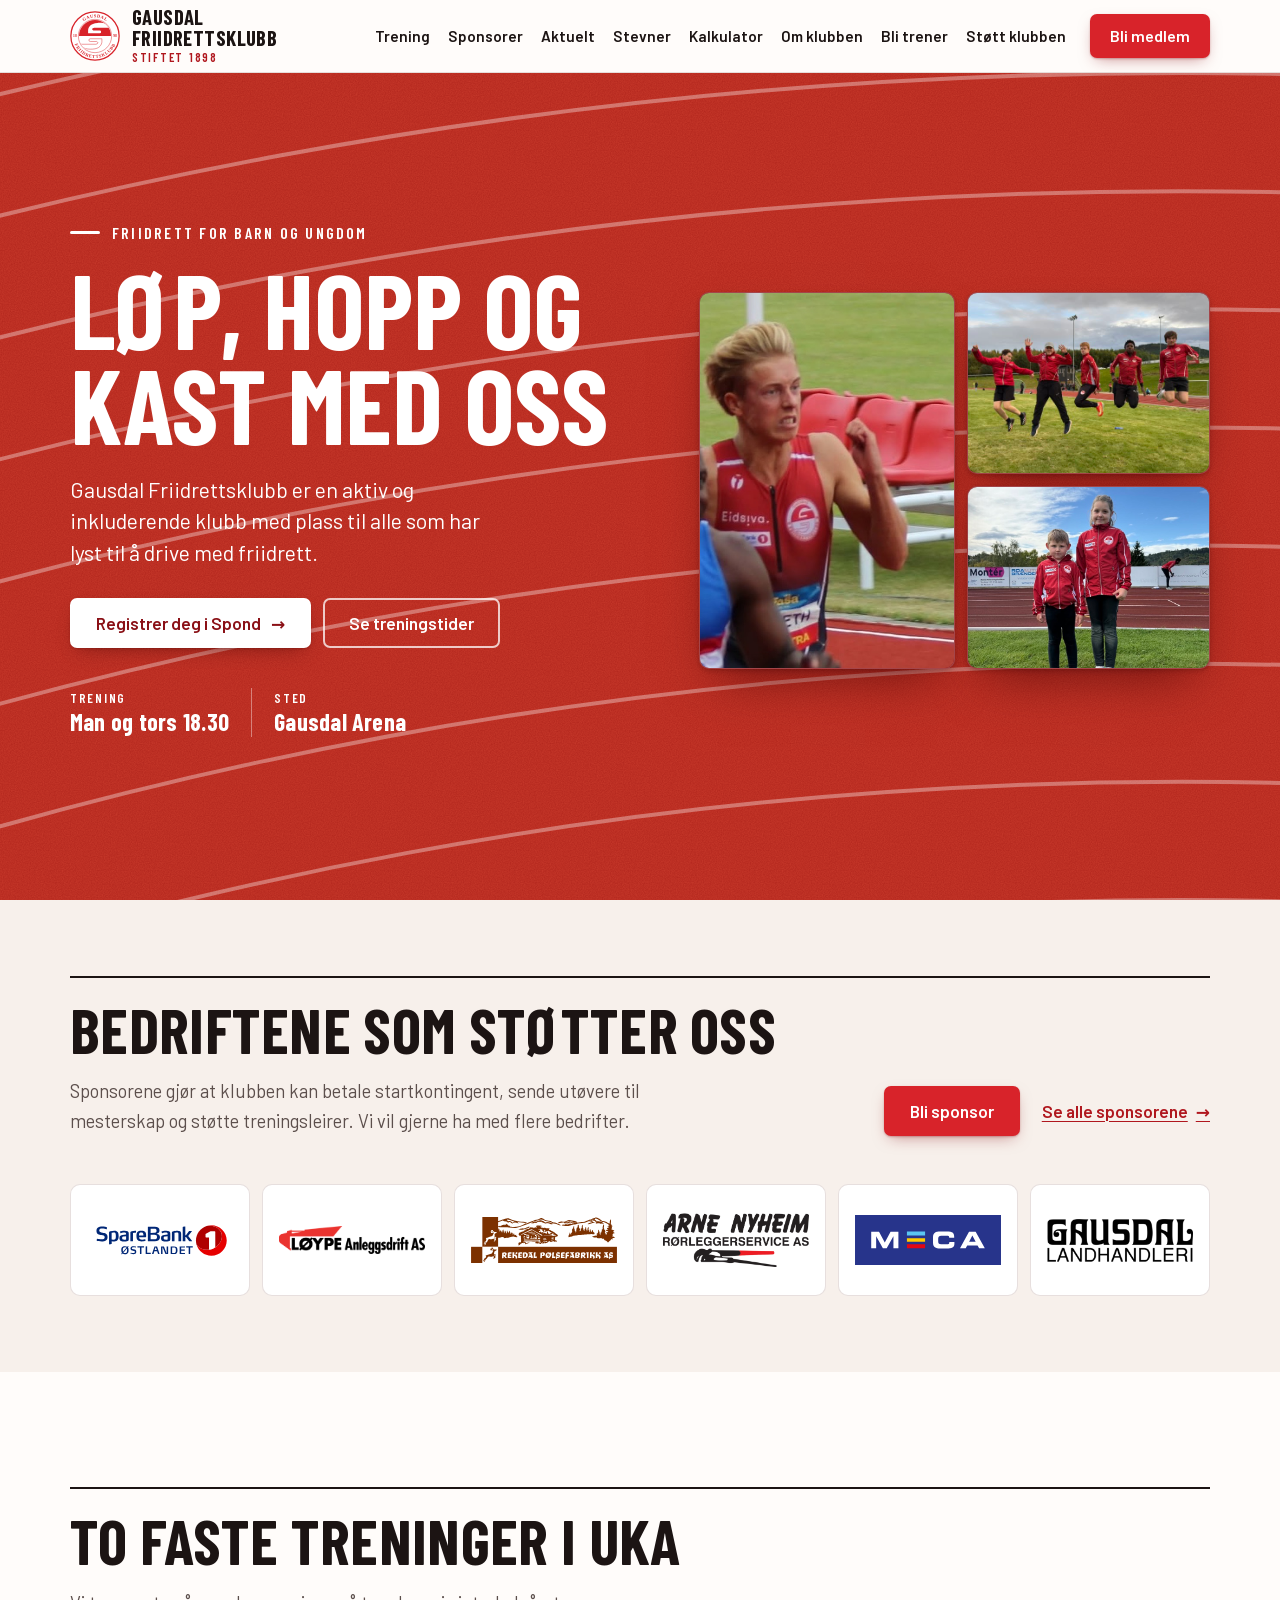
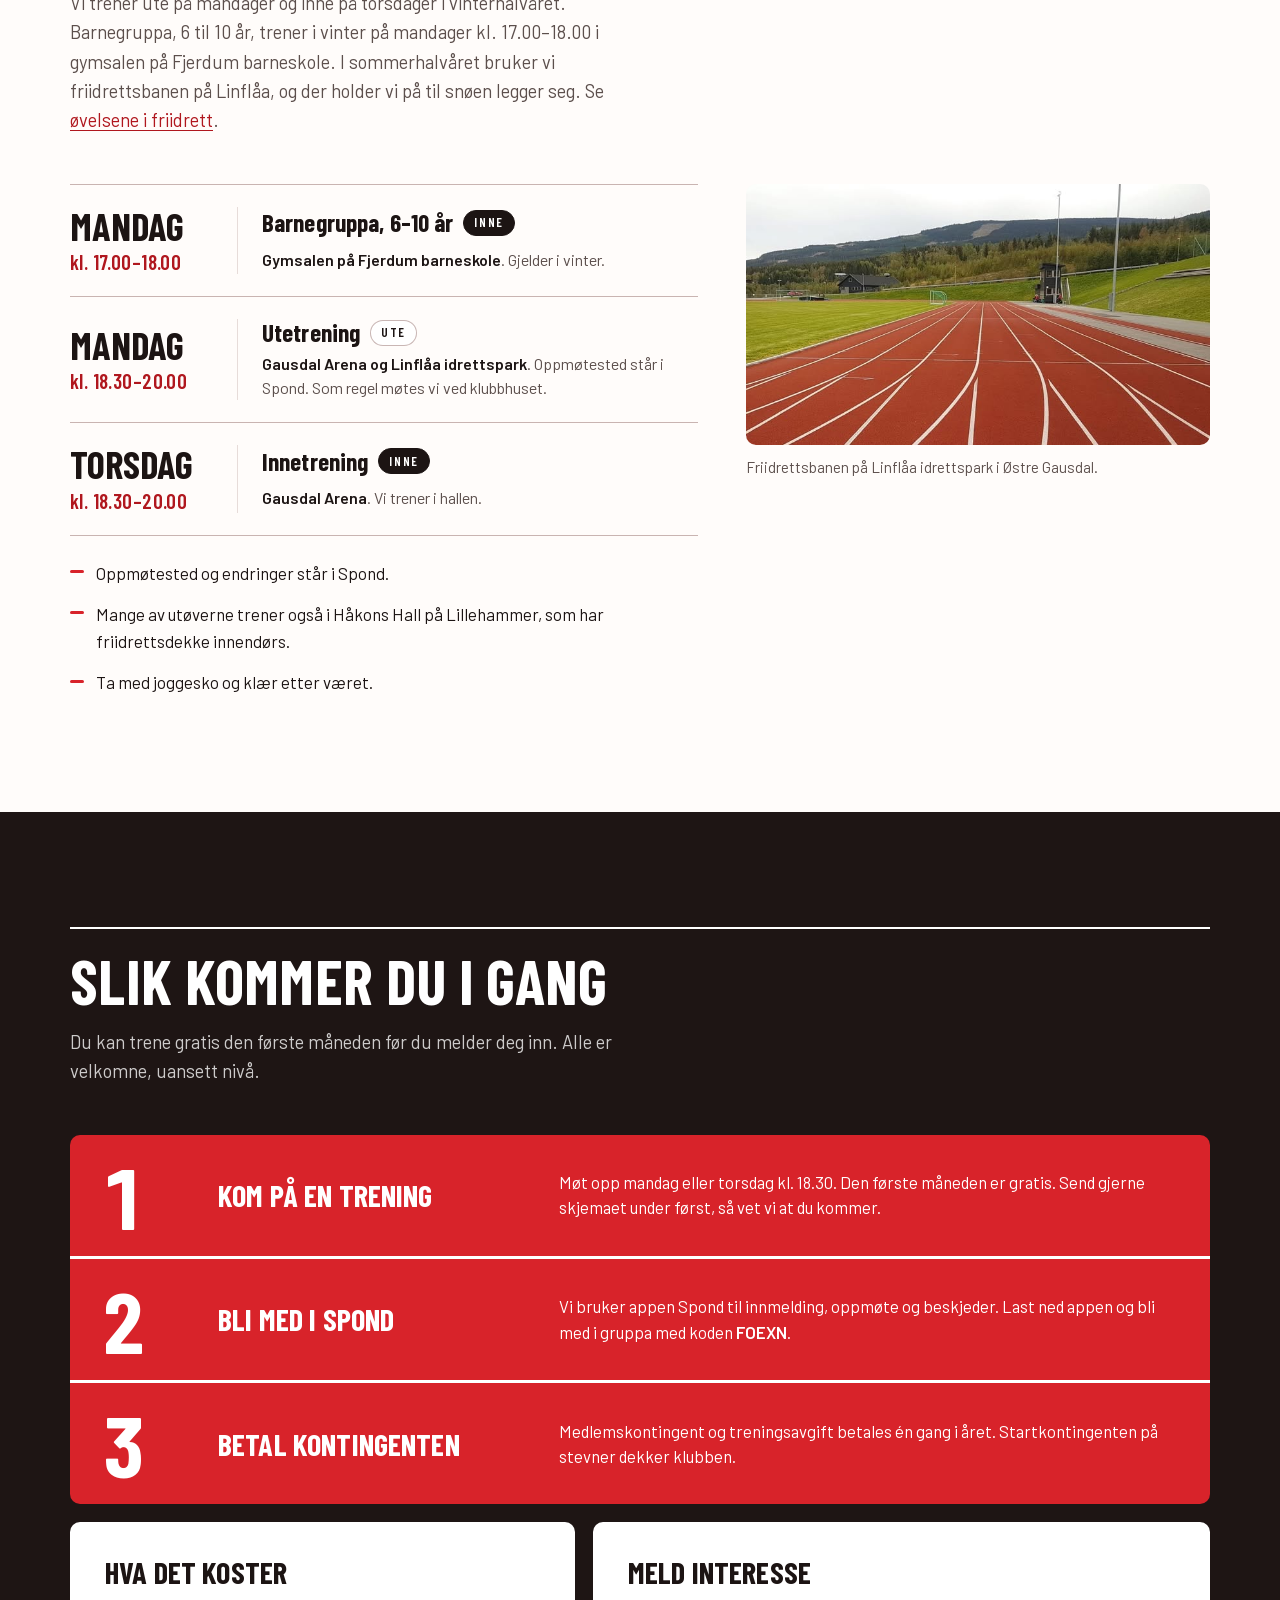
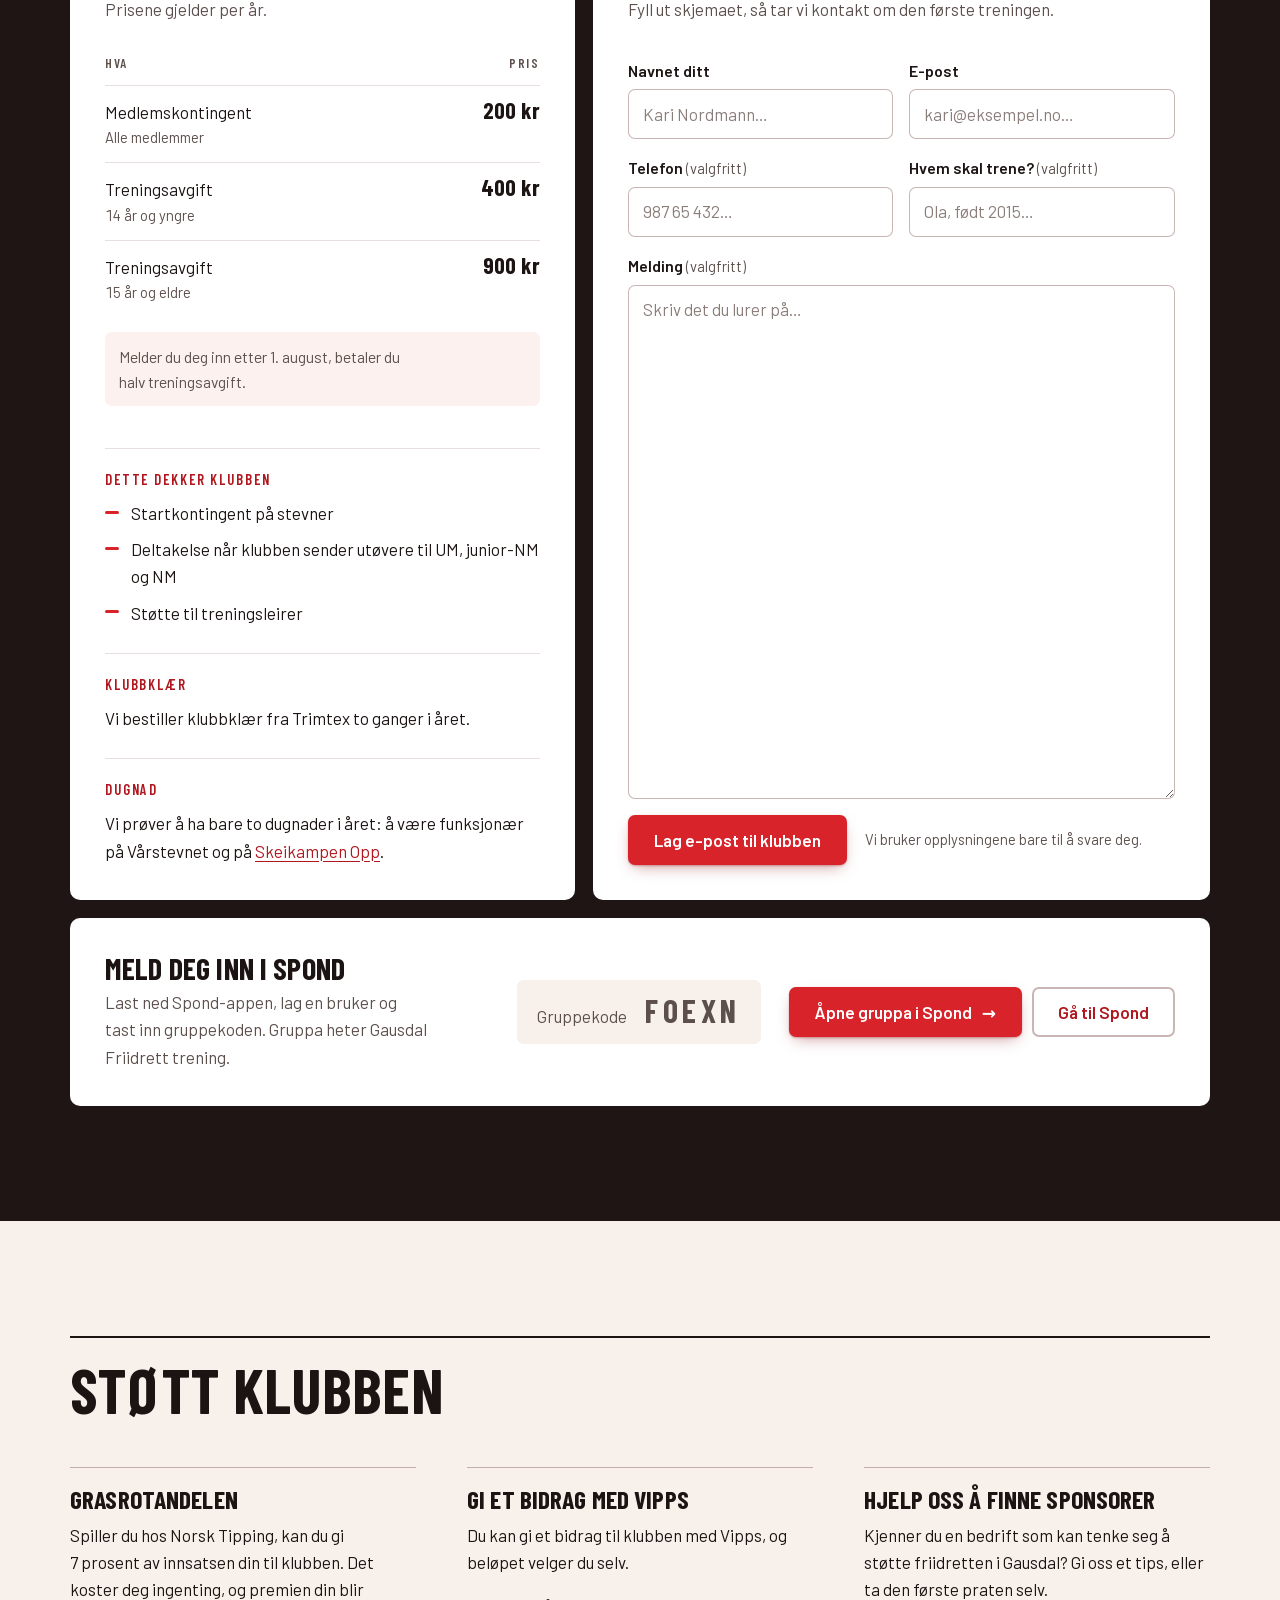
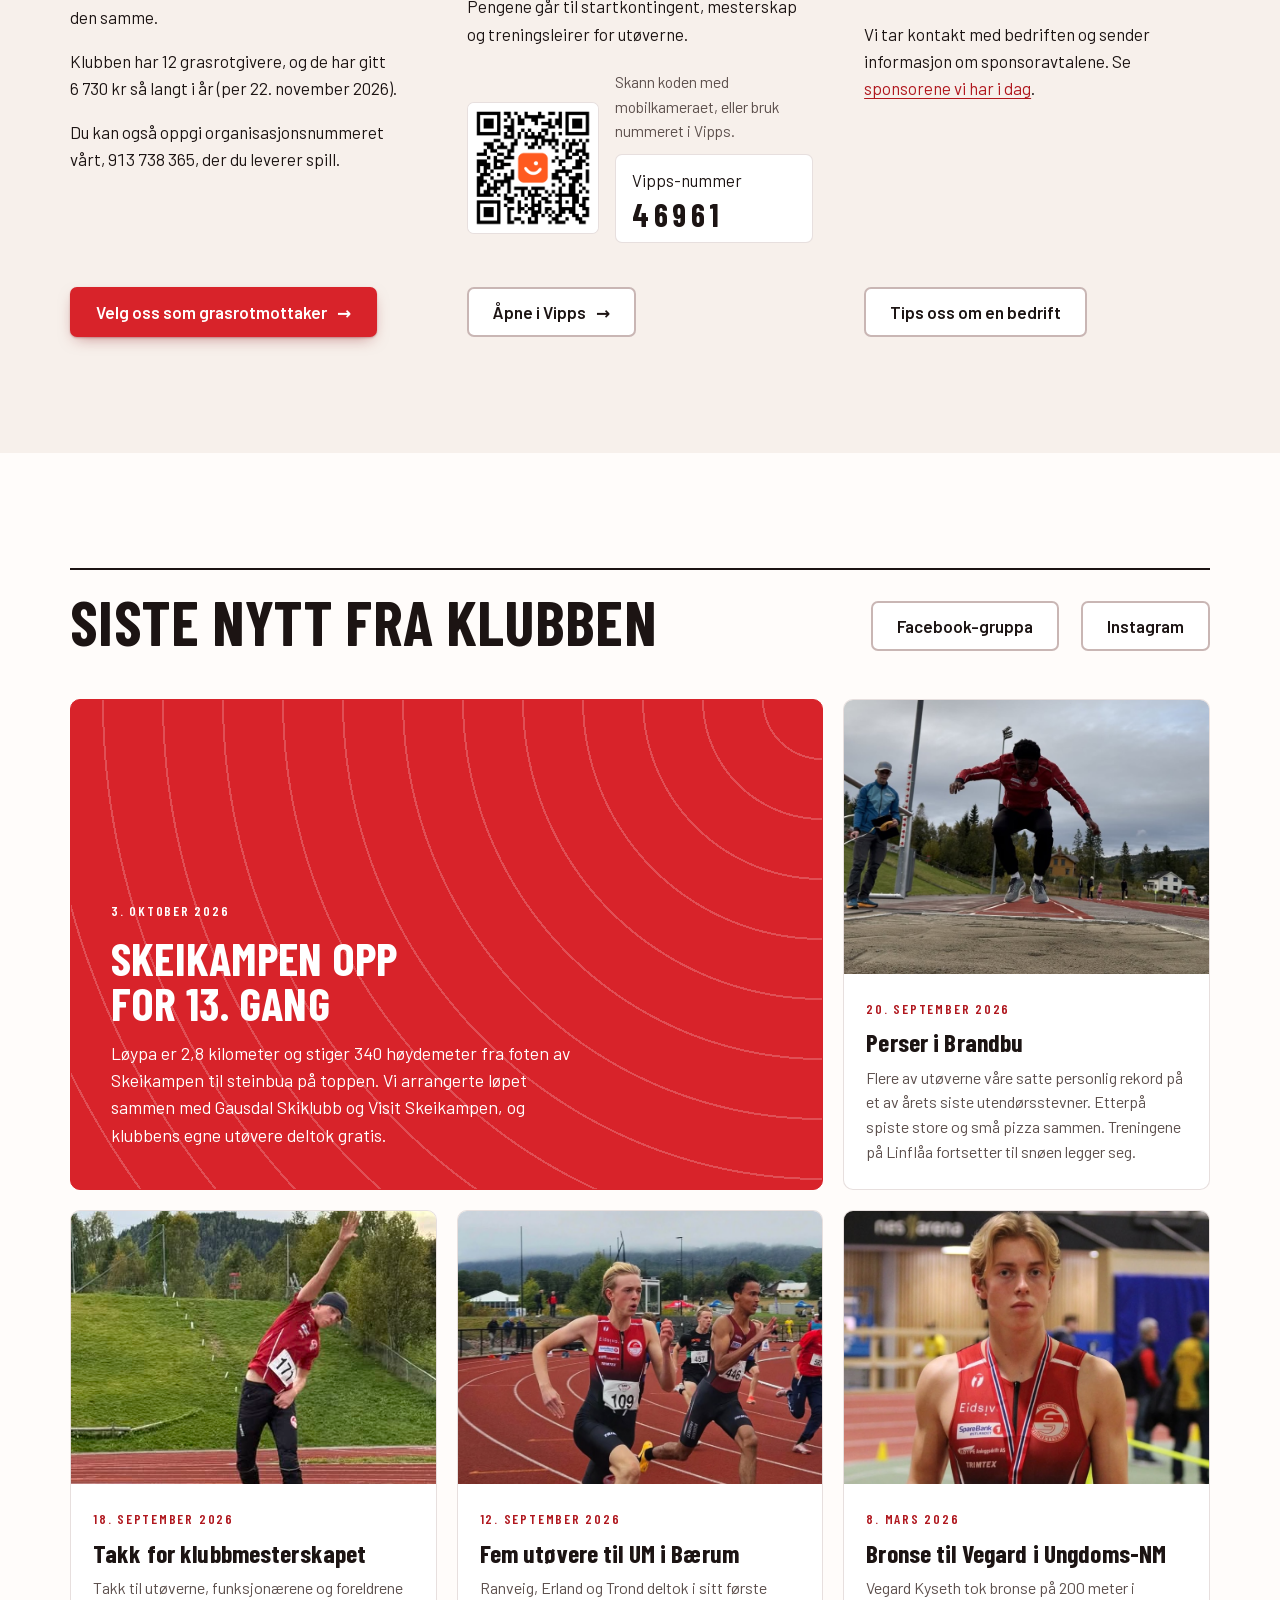
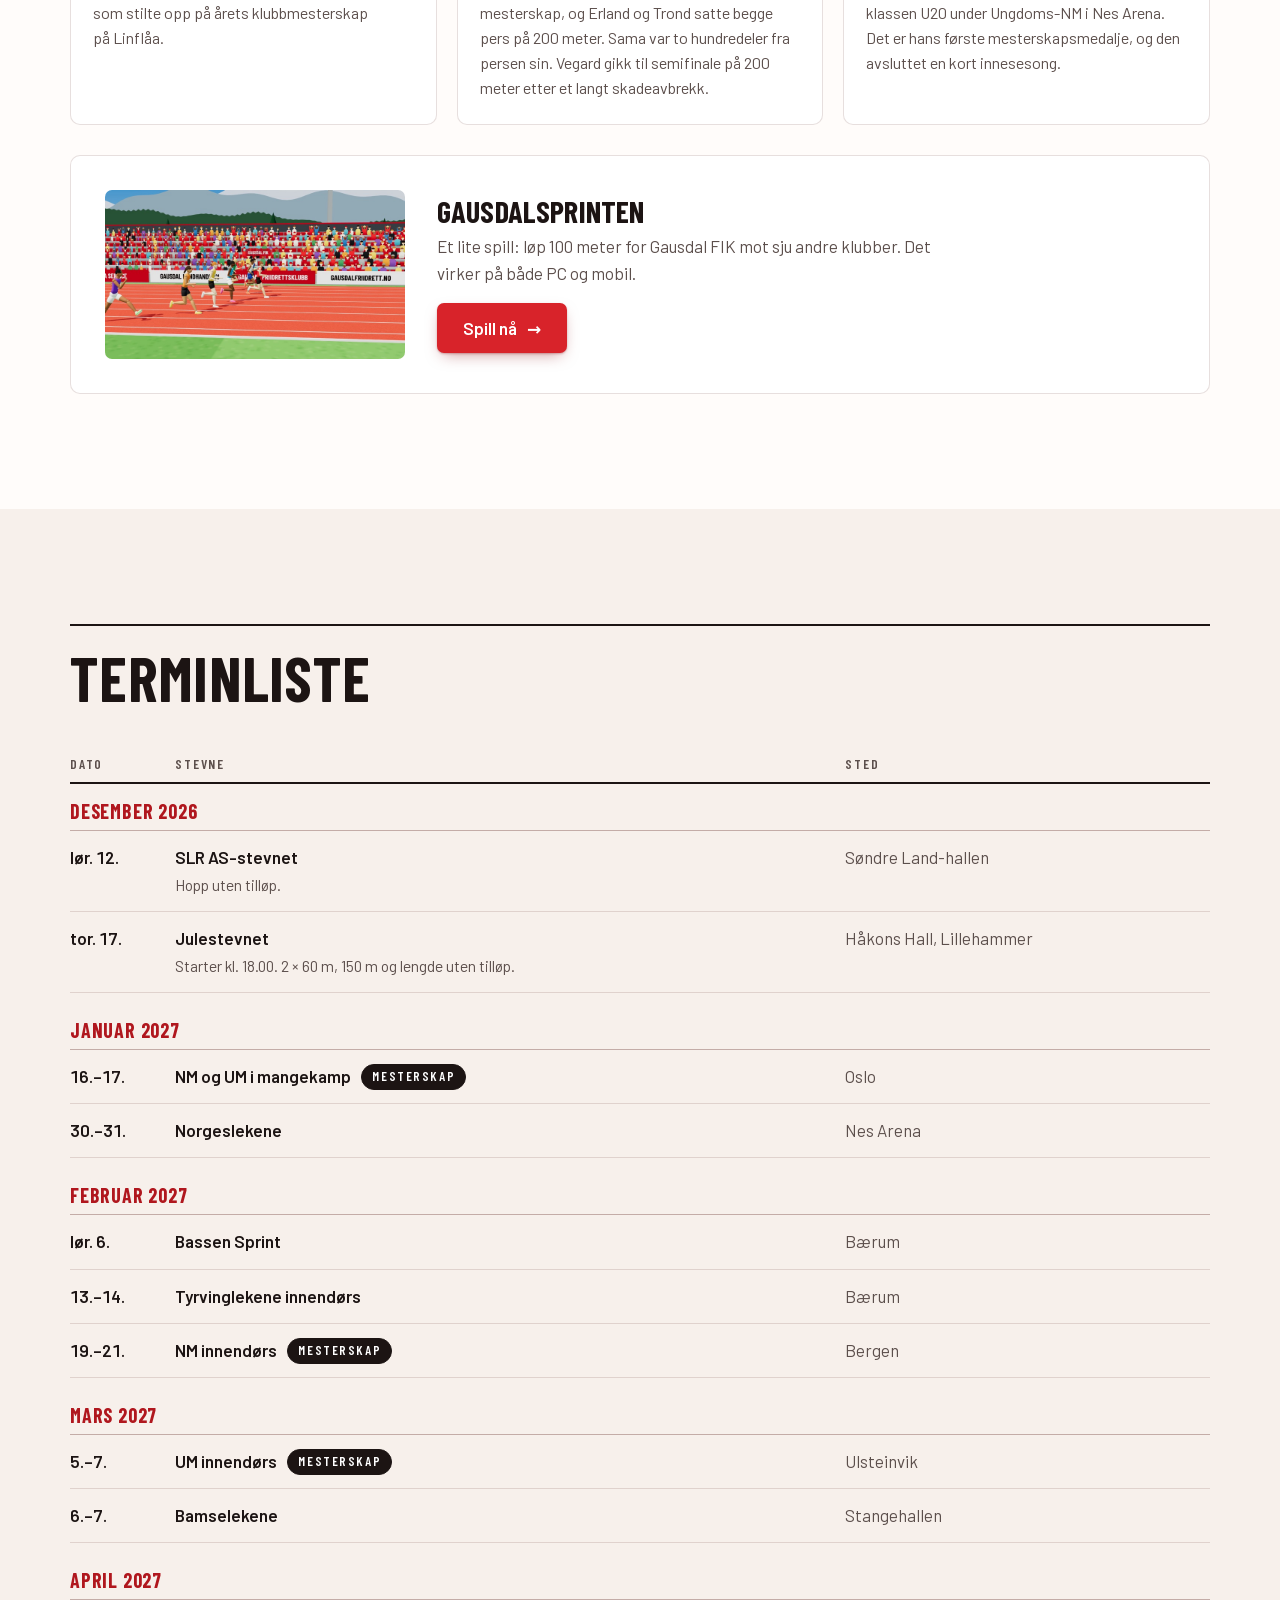
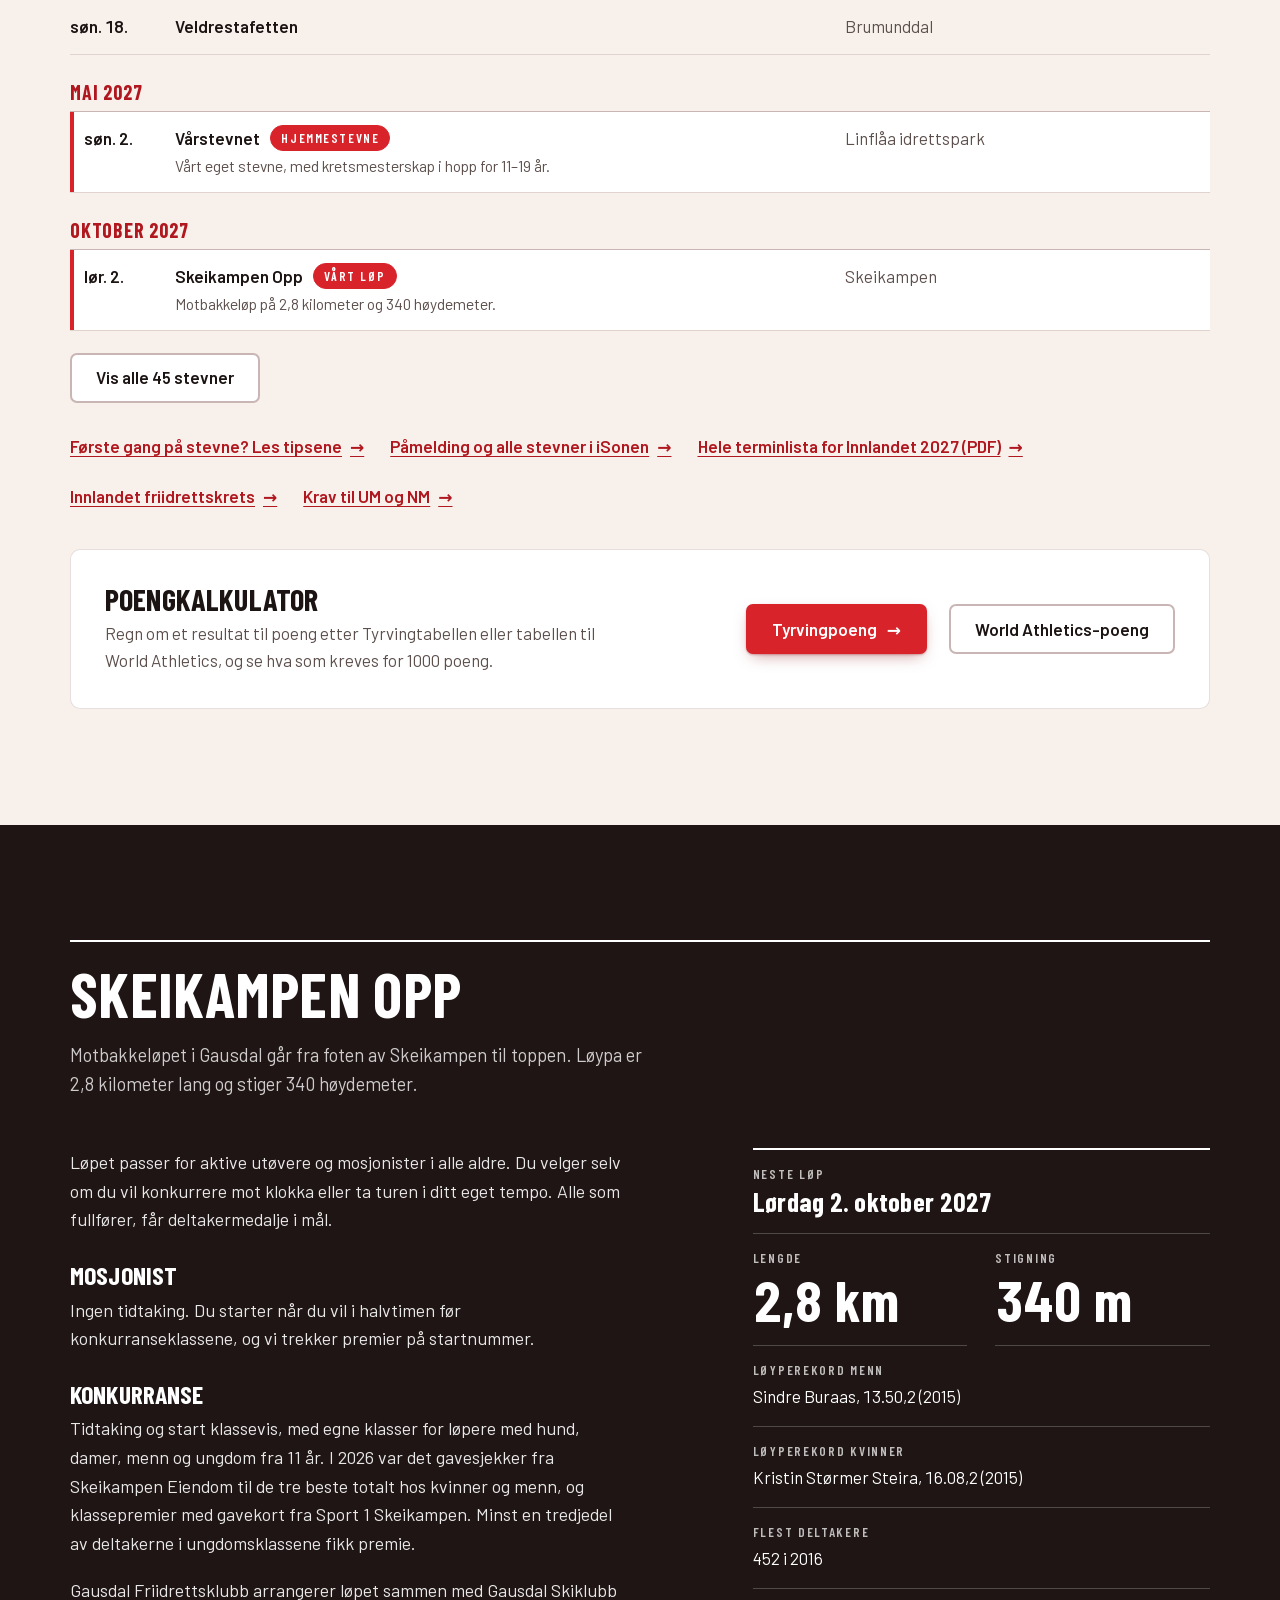
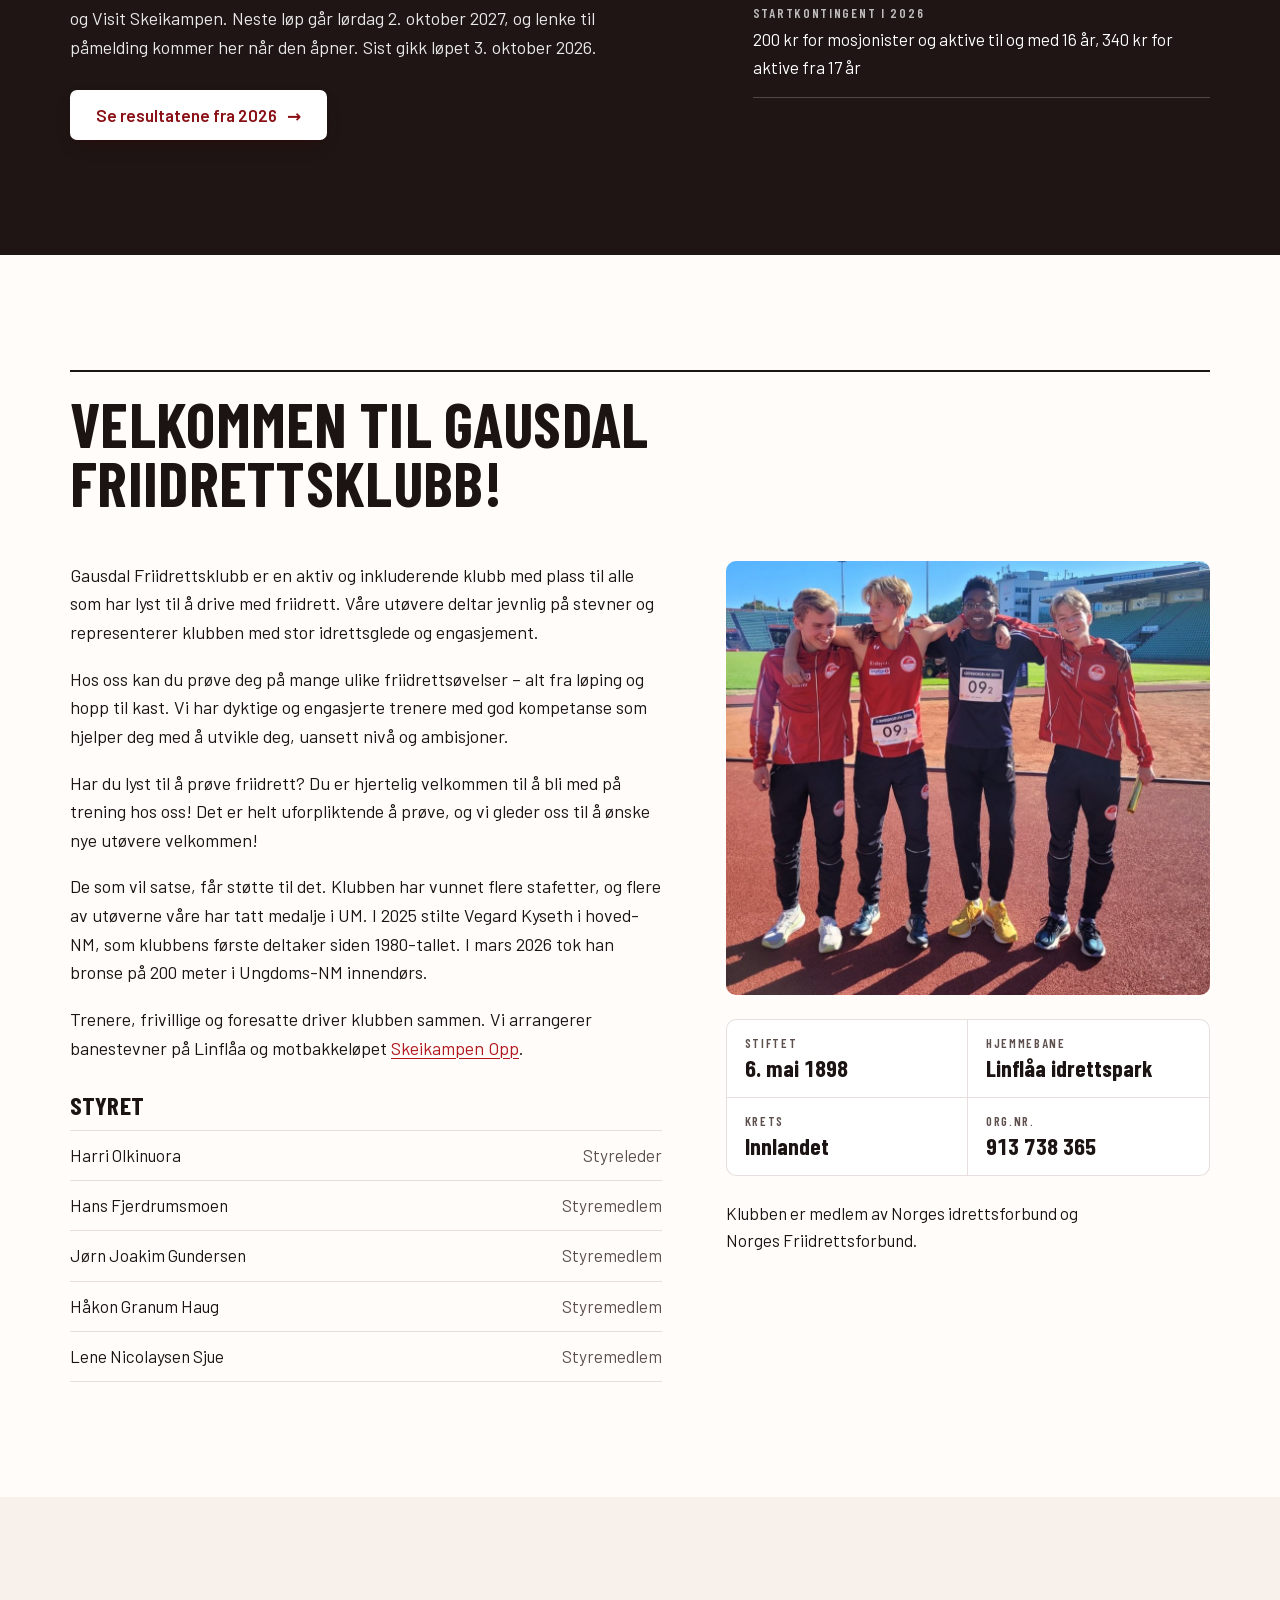
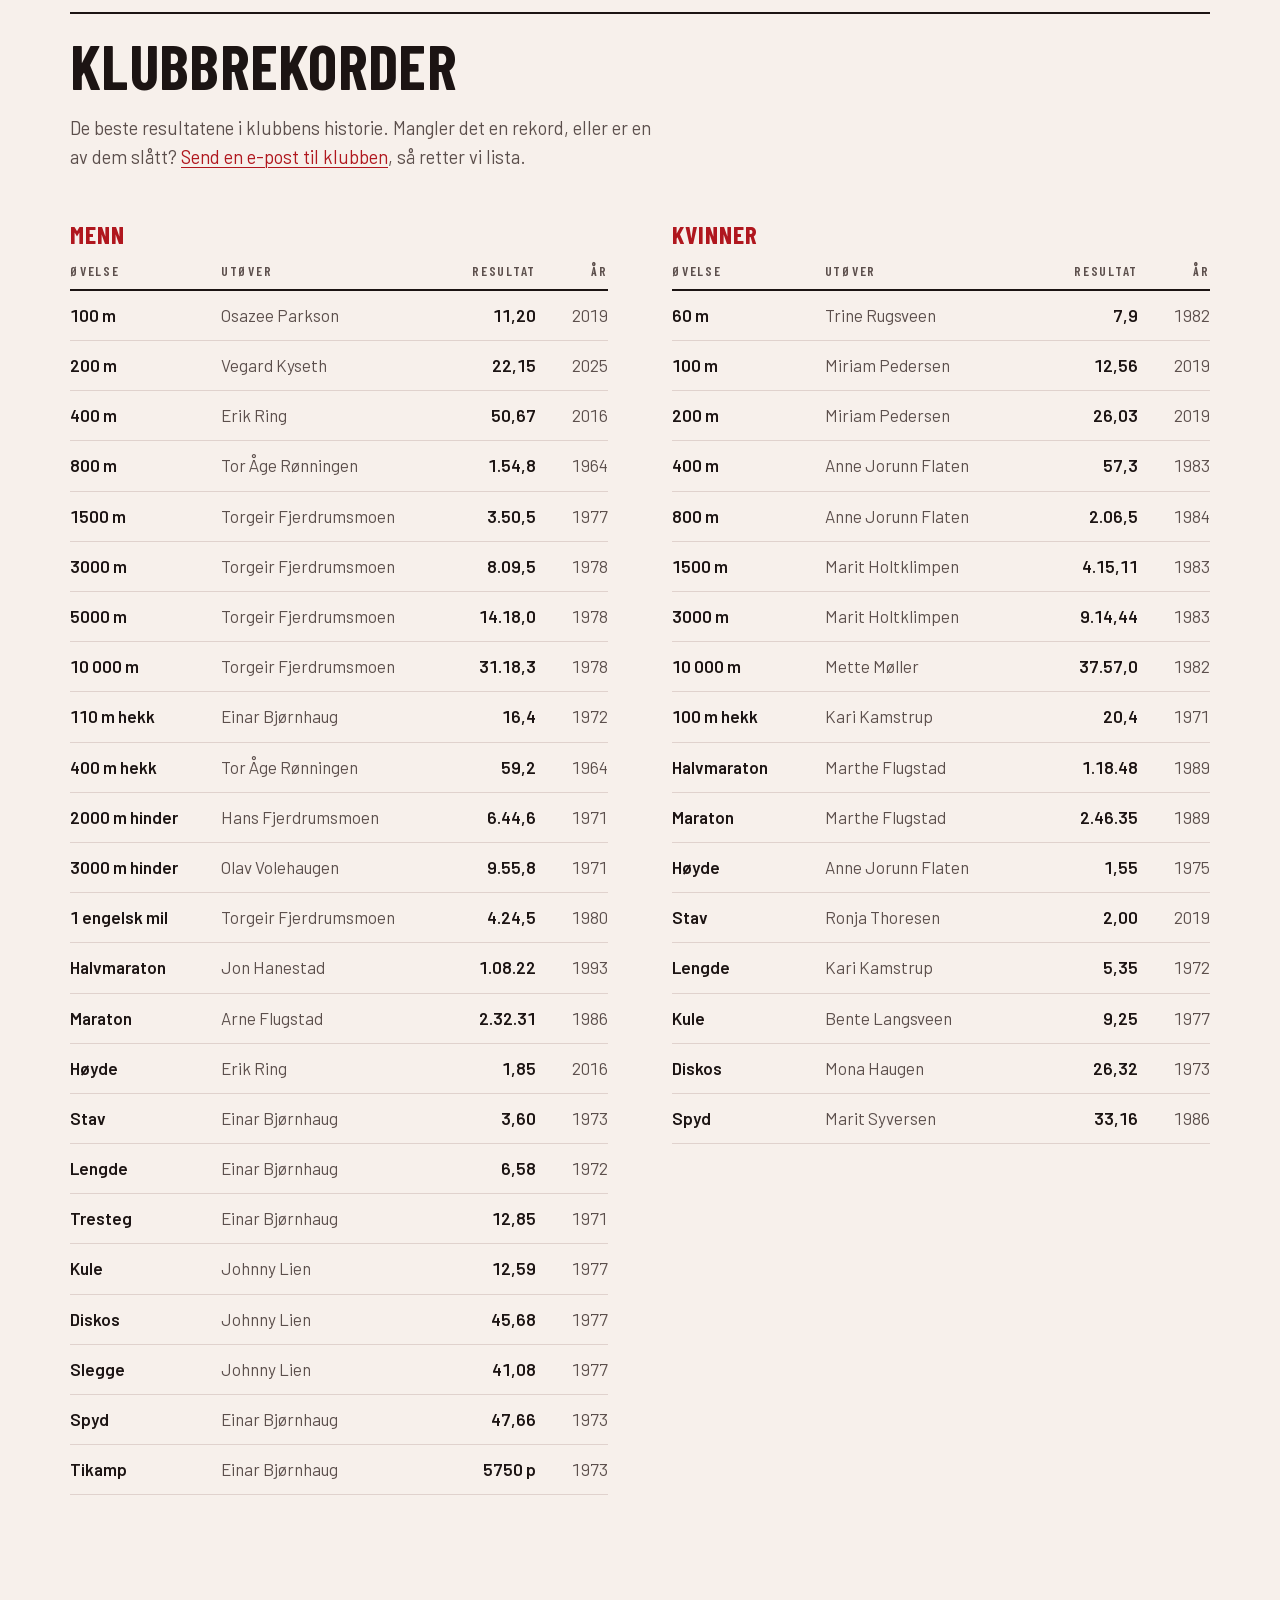
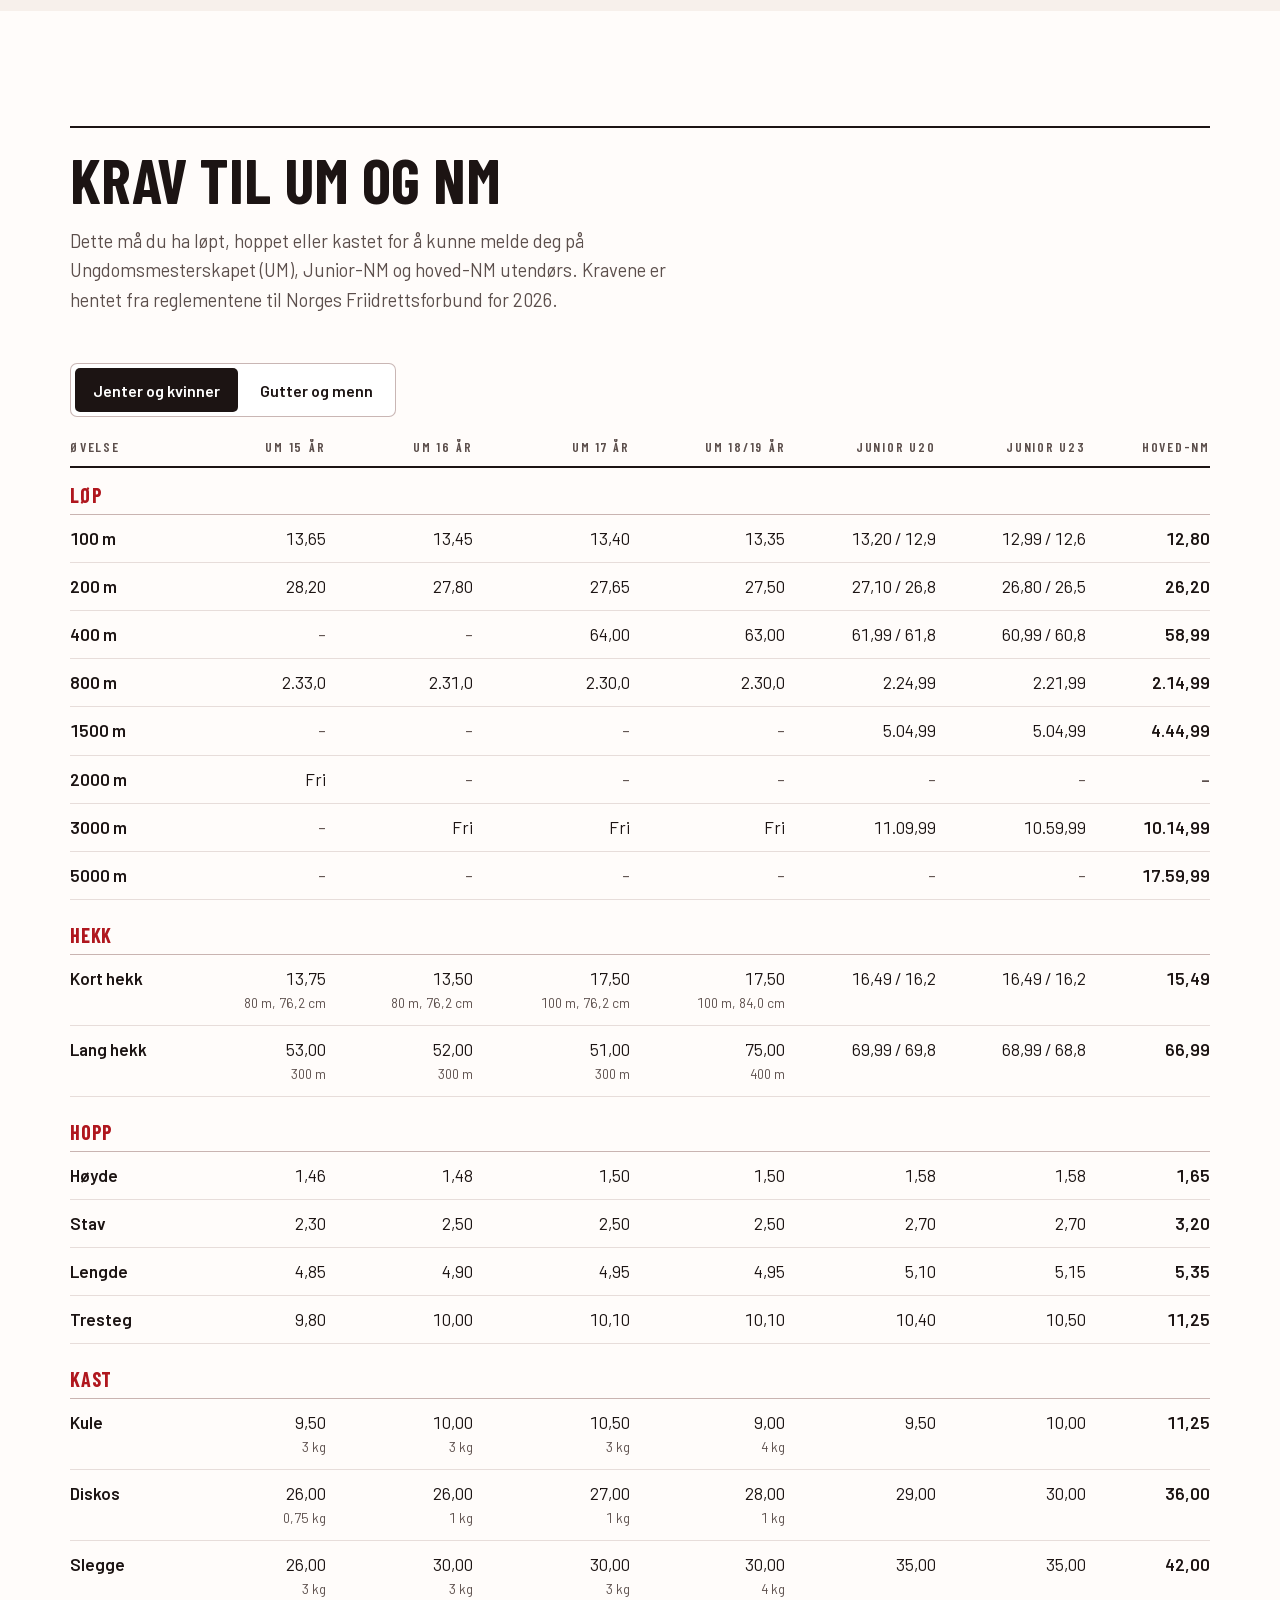
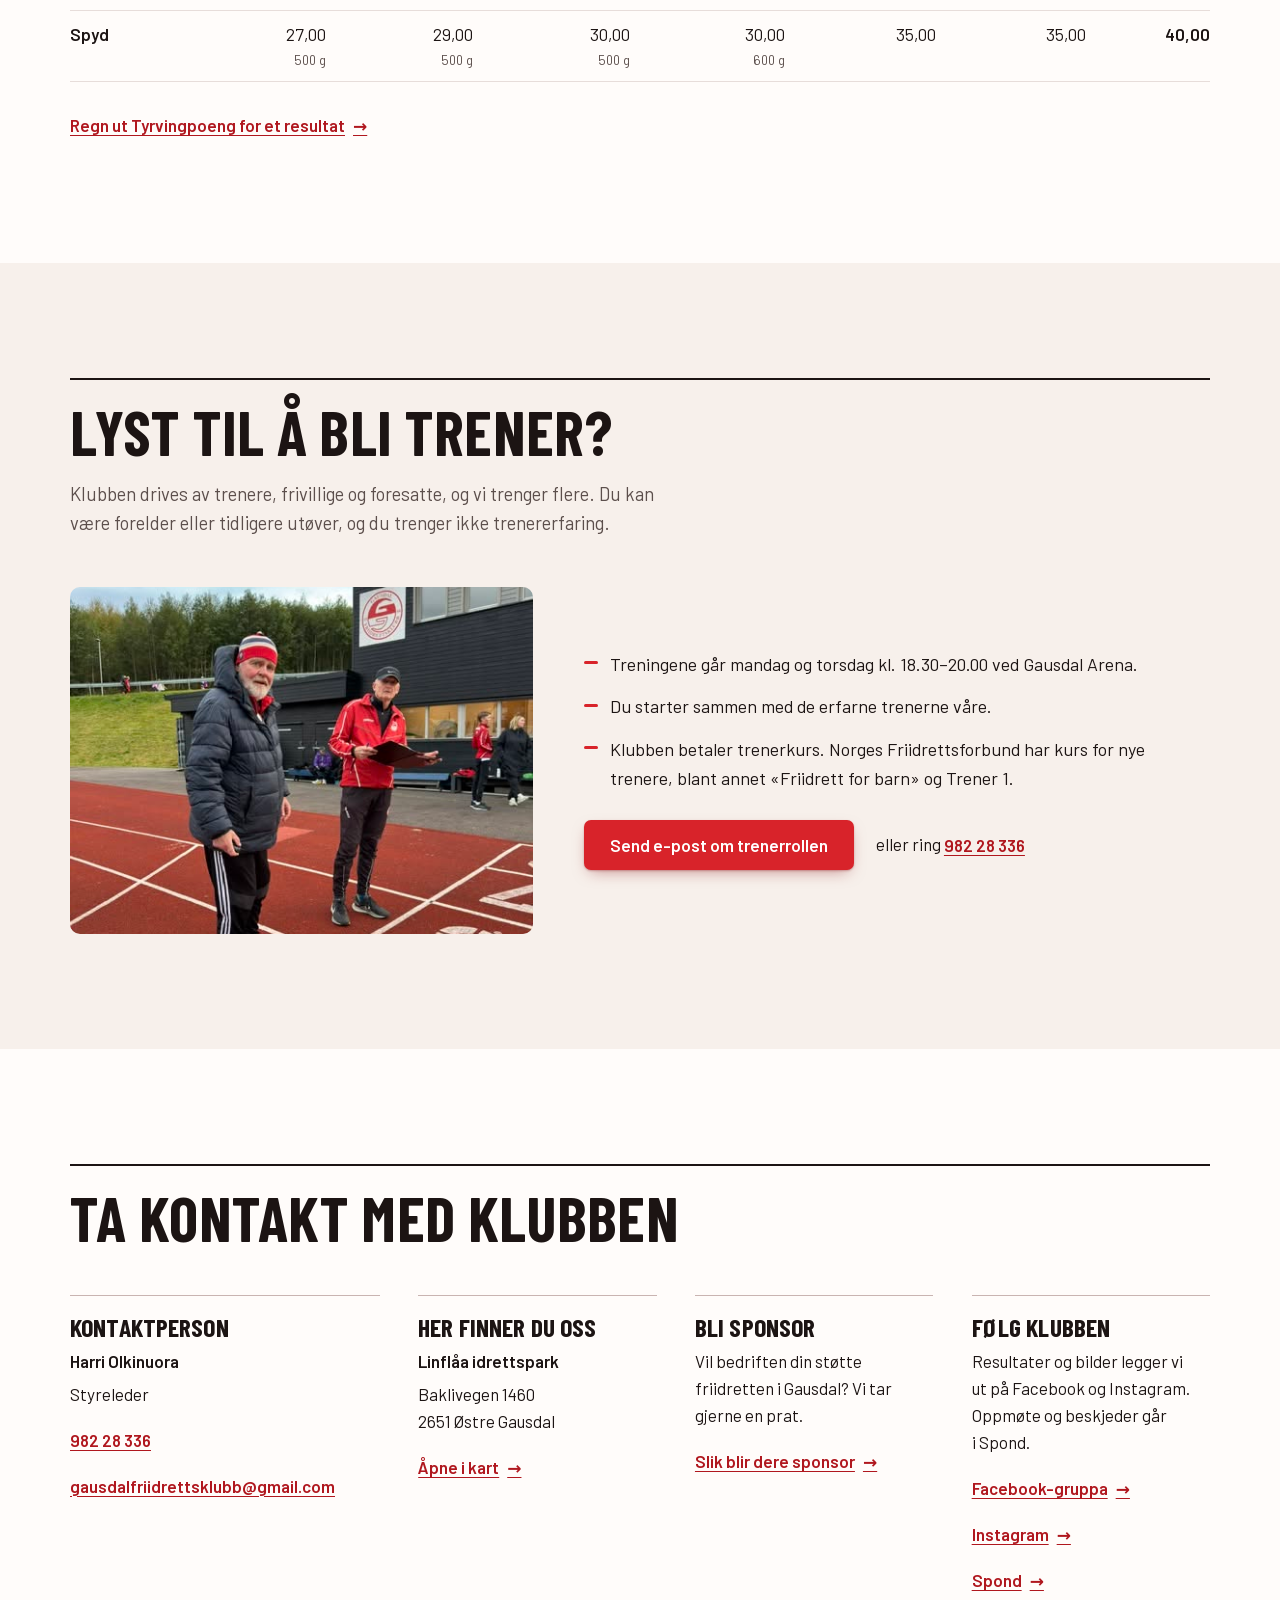
==== commit 50bcca02: "Spillet: fast takt, mer naturtro grafikk og personnavn i klubbstevnet. Ny Vipps-kode Co-Authored-By:" ====
--- a/index.html
+++ b/index.html
@@ -18,7 +18,7 @@
   <link rel="apple-touch-icon" href="bilder/ikon-180.png">
   <link rel="preload" href="fonter/barlow-condensed-700.woff2" as="font" type="font/woff2" crossorigin>
   <link rel="preload" href="fonter/barlow-400.woff2" as="font" type="font/woff2" crossorigin>
-  <link rel="stylesheet" href="stil.css?v=202611251712">
+  <link rel="stylesheet" href="stil.css?v=202611262006">
   <script type="application/ld+json">
   {"@context":"https://schema.org","@type":"SportsOrganization","name":"Gausdal Friidrettsklubb","alternateName":"Gausdal FIK","sport":"Friidrett","url":"https://gausdalfriidrett.no/","logo":"https://gausdalfriidrett.no/bilder/ikon-512.png","foundingDate":"1898-05-06","address":{"@type":"PostalAddress","streetAddress":"Linflåa idrettspark, Baklivegen 1460","postalCode":"2651","addressLocality":"Østre Gausdal","addressCountry":"NO"},"sameAs":["https://www.facebook.com/groups/436427656385045/","https://www.instagram.com/gausdal_friidrett/"]}
   </script>
@@ -260,7 +260,7 @@
             <p>Du kan gi et bidrag til klubben med Vipps, og beløpet velger du selv.</p>
             <p>Pengene går til startkontingent, mesterskap og treningsleirer for utøverne.</p>
             <div class="vipps">
-              <img class="vipps__qr" src="bilder/vipps-qr.svg" width="164" height="164" loading="lazy" alt="QR-kode som åpner en gave til Gausdal Friidrettsklubb i Vipps">
+              <img class="vipps__qr" src="bilder/vipps-qr.png" width="164" height="164" loading="lazy" alt="QR-kode som åpner en gave til Gausdal Friidrettsklubb i Vipps">
               <div class="vipps__side">
                 <p class="vipps__hjelp">Skann koden med mobilkameraet, eller bruk nummeret i Vipps.</p>
                 <p class="spondkode vippsnr">Vipps-nummer <strong class="tall" translate="no">46961</strong></p>
@@ -548,7 +548,7 @@
     </div>
   </footer>
 
-  <script src="innhold.js?v=202611251712"></script>
-  <script src="app.js?v=202611251712"></script>
+  <script src="innhold.js?v=202611262006"></script>
+  <script src="app.js?v=202611262006"></script>
 </body>
 </html>
--- a/stil.css
+++ b/stil.css
@@ -626,7 +626,7 @@
 }
 .spill.er-i-gang { touch-action: none; }
 @media (max-width: 899px) { .spill { aspect-ratio: 4 / 3; } }
-@media (max-width: 700px) { .spill { aspect-ratio: 9 / 14; } }
+@media (max-width: 700px) { .spill { aspect-ratio: 9 / 15; } }
 .spill__lerret { display: block; width: 100%; height: 100%; outline-offset: -3px; }
 .spill__feil { position: absolute; inset: 0; display: grid; place-items: center; margin: 0; padding: 24px; background: var(--natt); text-align: center; font-size: 1.12rem; }
 .spill__feil[hidden] { display: none; }
@@ -652,18 +652,27 @@
 .spill__signal[hidden] { display: none; }
 .spill__signal.er-skudd { background: var(--rod); }
 .spill__signal.er-feil { background: #fff; color: var(--rod-dyp); font-size: clamp(1.3rem, 4.4vw, 2.2rem); }
-.spill__rytmefelt { position: absolute; left: 50%; bottom: 18px; width: min(46%, 380px); transform: translateX(-50%); text-align: center; }
-.spill__melding { min-height: 1.5em; margin: 0 0 6px; font: 700 1.25rem/1.2 var(--font-tittel); letter-spacing: 0.06em; text-transform: uppercase; text-shadow: 0 1px 4px rgba(0, 0, 0, 0.55); }
-.spill__rytme { position: relative; height: 14px; border-radius: 7px; background: rgba(28, 20, 19, 0.7); }
-.spill__sone { position: absolute; top: 0; bottom: 0; width: 22%; margin-left: -11%; border-radius: 7px; background: #46c36f; }
-.spill__merke { position: absolute; top: -4px; width: 6px; height: 22px; margin-left: -3px; border-radius: 3px; background: #fff; box-shadow: 0 0 0 2px rgba(28, 20, 19, 0.6); }
+.spill__rytmefelt { position: absolute; left: 50%; bottom: 128px; width: min(72%, 380px); transform: translateX(-50%); text-align: center; }
+.spill__melding { min-height: 1.3em; margin: 0; font: 700 1.35rem/1.2 var(--font-tittel); letter-spacing: 0.06em; text-transform: uppercase; text-shadow: 0 1px 4px rgba(0, 0, 0, 0.6); }
 .spill__taster { display: none; }
+.spill__taster:not([hidden]) { position: absolute; left: 0; right: 0; bottom: 18px; display: flex; justify-content: center; gap: 72px; pointer-events: none; }
+.spill__taster button { position: relative; pointer-events: auto; display: flex; flex-direction: column; align-items: center; justify-content: center; gap: 2px; width: 92px; height: 92px; padding: 0; border: 3px solid rgba(255, 255, 255, 0.55); border-radius: 50%; background: rgba(28, 20, 19, 0.6); color: #fff; font: 700 0.82rem/1 var(--font-tittel); letter-spacing: 0.08em; text-transform: uppercase; touch-action: none; cursor: pointer; transition: background-color 0.08s, border-color 0.08s; }
+.spill__taster kbd { font: 700 1.7rem/1 var(--font); }
+.spill__taster button.er-neste { border-color: #fff; background: rgba(176, 23, 30, 0.9); }
+.spill__taster button.er-naa { background: #1f9d55; }
+.spill__ring { position: absolute; inset: -3px; border: 4px solid #fff; border-radius: inherit; opacity: 0; pointer-events: none; will-change: transform, opacity; }
+.spill__taster button.er-naa .spill__ring { border-color: #b9f5cf; }
+.spill__taster button.er-traff { animation: spill-traff 0.22s ease-out; }
+.spill__taster button.er-bom { animation: spill-bom 0.22s ease-out; }
+@keyframes spill-traff { from { box-shadow: 0 0 0 0 rgba(70, 195, 111, 0.95), inset 0 0 0 60px rgba(70, 195, 111, 0.85); } to { box-shadow: 0 0 0 16px rgba(70, 195, 111, 0), inset 0 0 0 60px rgba(70, 195, 111, 0); } }
+@keyframes spill-bom { from { box-shadow: inset 0 0 0 60px rgba(20, 16, 15, 0.9); } to { box-shadow: inset 0 0 0 60px rgba(20, 16, 15, 0); } }
 @media (pointer: coarse) {
-  .spill__taster:not([hidden]) { position: absolute; left: 0; right: 0; bottom: 0; display: flex; justify-content: space-between; gap: 12px; padding: 12px; pointer-events: none; }
-  .spill__rytmefelt { bottom: 124px; width: min(72%, 380px); }
-}
-.spill__taster button { pointer-events: auto; width: 31%; max-width: 150px; min-height: 96px; border: 2px solid rgba(255, 255, 255, 0.9); border-radius: 16px; background: rgba(176, 23, 30, 0.82); color: #fff; font: 700 1.3rem/1 var(--font-tittel); letter-spacing: 0.06em; text-transform: uppercase; touch-action: none; }
-.spill__taster button:active { background: #fff; color: var(--rod-dyp); }
+  .spill__taster:not([hidden]) { bottom: 0; justify-content: space-between; gap: 12px; padding: 14px; }
+  .spill__taster button { width: 34%; max-width: 170px; height: 104px; border-radius: 22px; font-size: 1.15rem; }
+  .spill__taster kbd { display: none; }
+  .spill__rytmefelt { bottom: 132px; }
+}
+@media (prefers-reduced-motion: reduce) { .spill__taster button.er-traff, .spill__taster button.er-bom { animation: none; } }
 .spill__panel { position: absolute; left: 50%; top: 50%; transform: translate(-50%, -50%); width: min(92%, 440px); max-height: 94%; overflow-y: auto; overscroll-behavior: contain; padding: clamp(18px, 3vw, 28px); border-radius: var(--radius); background: rgba(255, 252, 250, 0.96); color: var(--blekk); box-shadow: var(--skygge-loft); --fokus: #1c1413; }
 .spill__panel[hidden] { display: none; }
 @media (min-width: 900px) { .spill__panel { left: auto; right: 3.5%; transform: translateY(-50%); width: min(40%, 420px); } }
@@ -676,6 +685,10 @@
 .spill__nivaa button:hover { background: var(--rod-lys); color: var(--rod-dyp); }
 .spill__nivaa button[aria-pressed="true"] { background: var(--blekk); color: #fff; }
 .spill__rekord { font-size: 0.97rem; }
+.spill__panel .spill__nivaatekst { margin-top: 10px; font-size: 0.97rem; }
+.spill__navnfelt { display: block; margin-top: 14px; font-weight: 600; font-size: 0.97rem; color: var(--blekk); }
+.spill__navnfelt[hidden] { display: none; }
+.spill__navnfelt input { display: block; width: 100%; min-height: 44px; margin-top: 6px; padding: 8px 12px; border: 1px solid var(--linje-sterk); border-radius: var(--radius-s); background: #fff; color: var(--blekk); font: 400 1rem/1.3 var(--font); -webkit-user-select: text; user-select: text; }
 .spill__liste { margin: 14px 0 0; padding: 0; list-style: none; border-top: 2px solid var(--blekk); font-variant-numeric: tabular-nums; }
 .spill__liste li { display: flex; gap: 10px; padding: 6px 8px; border-bottom: 1px solid var(--linje); }
 .spill__liste li.er-spiller { background: var(--rod); color: #fff; font-weight: 600; border-radius: 4px; }
@@ -698,8 +711,8 @@
 }
 @media (max-height: 520px) and (orientation: landscape) {
   .spill { max-height: 96vh; max-height: 96svh; }
-  .spill__taster button { min-height: 72px; }
-  .spill__rytmefelt { bottom: 14px; }
+  .spill__taster button { height: 76px; }
+  .spill__rytmefelt { bottom: 100px; }
 }
 
 /* ---------- Øvelsene i friidrett ---------- */
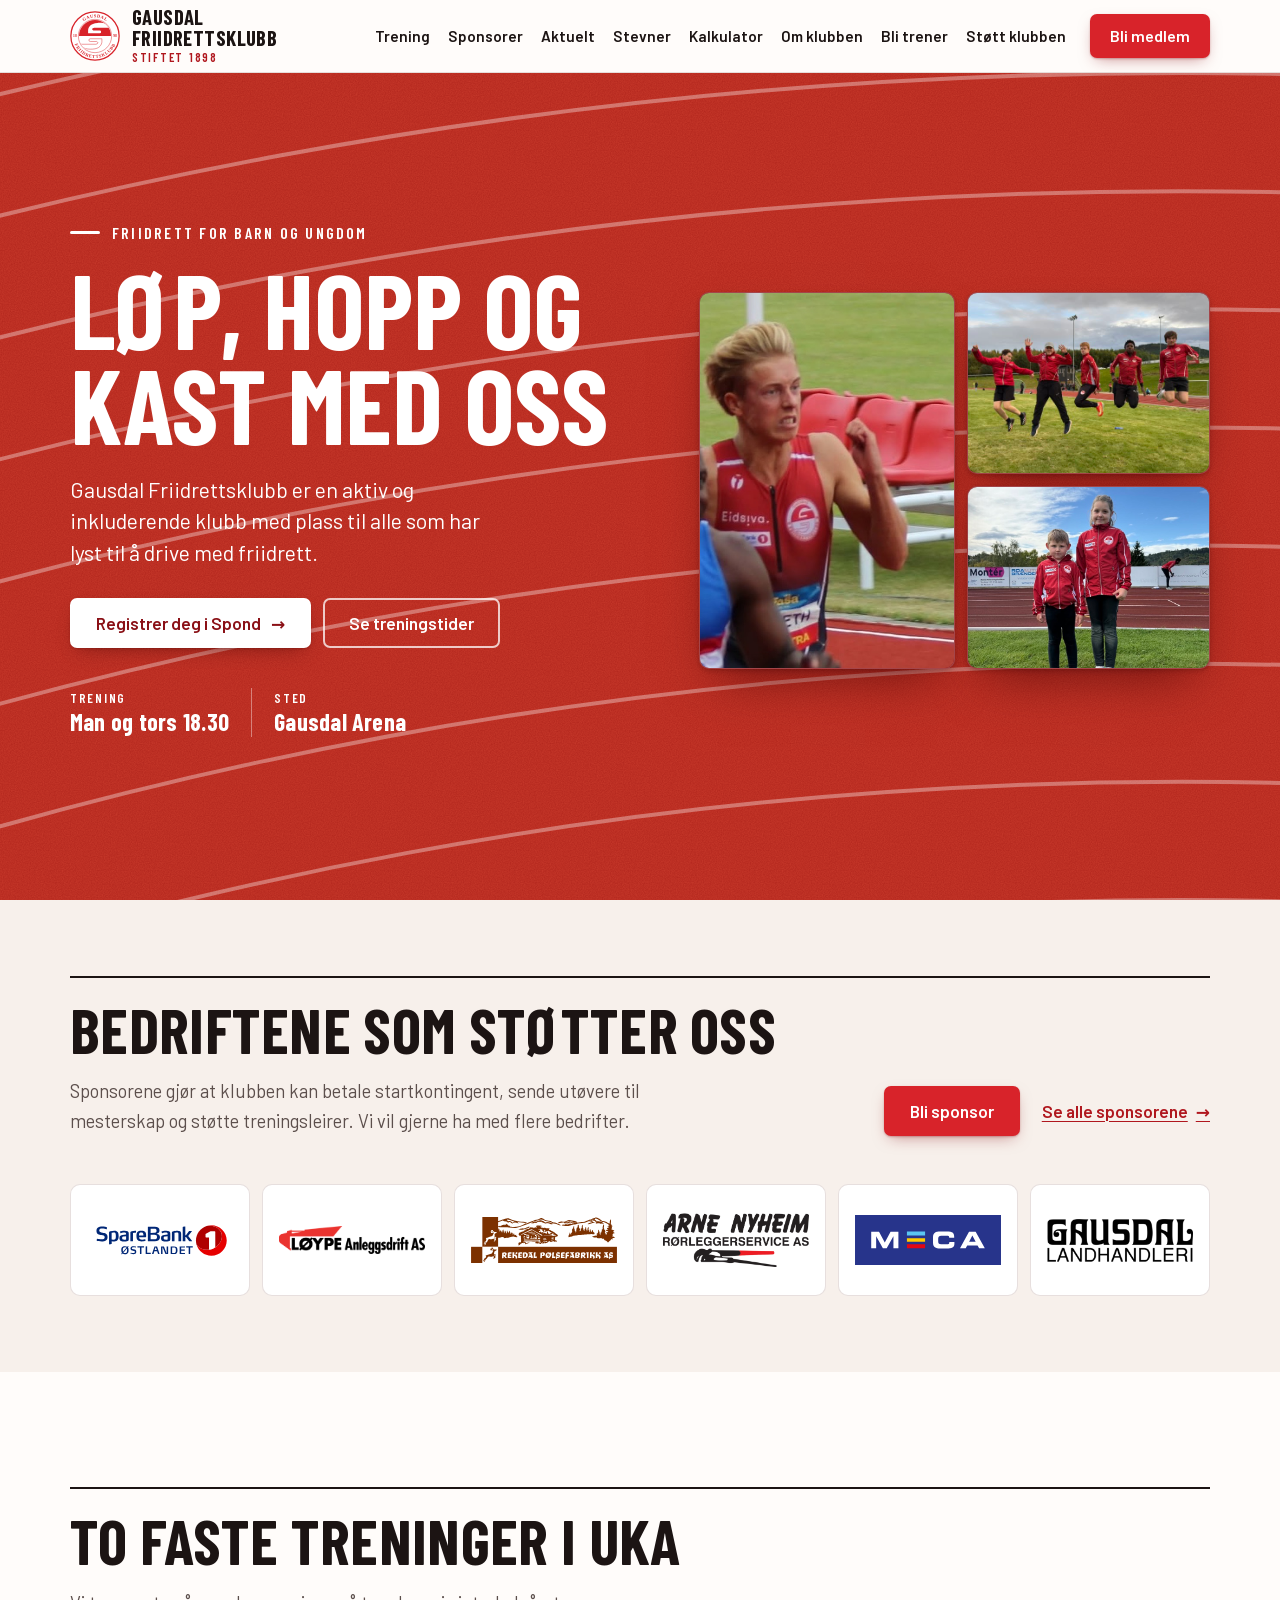
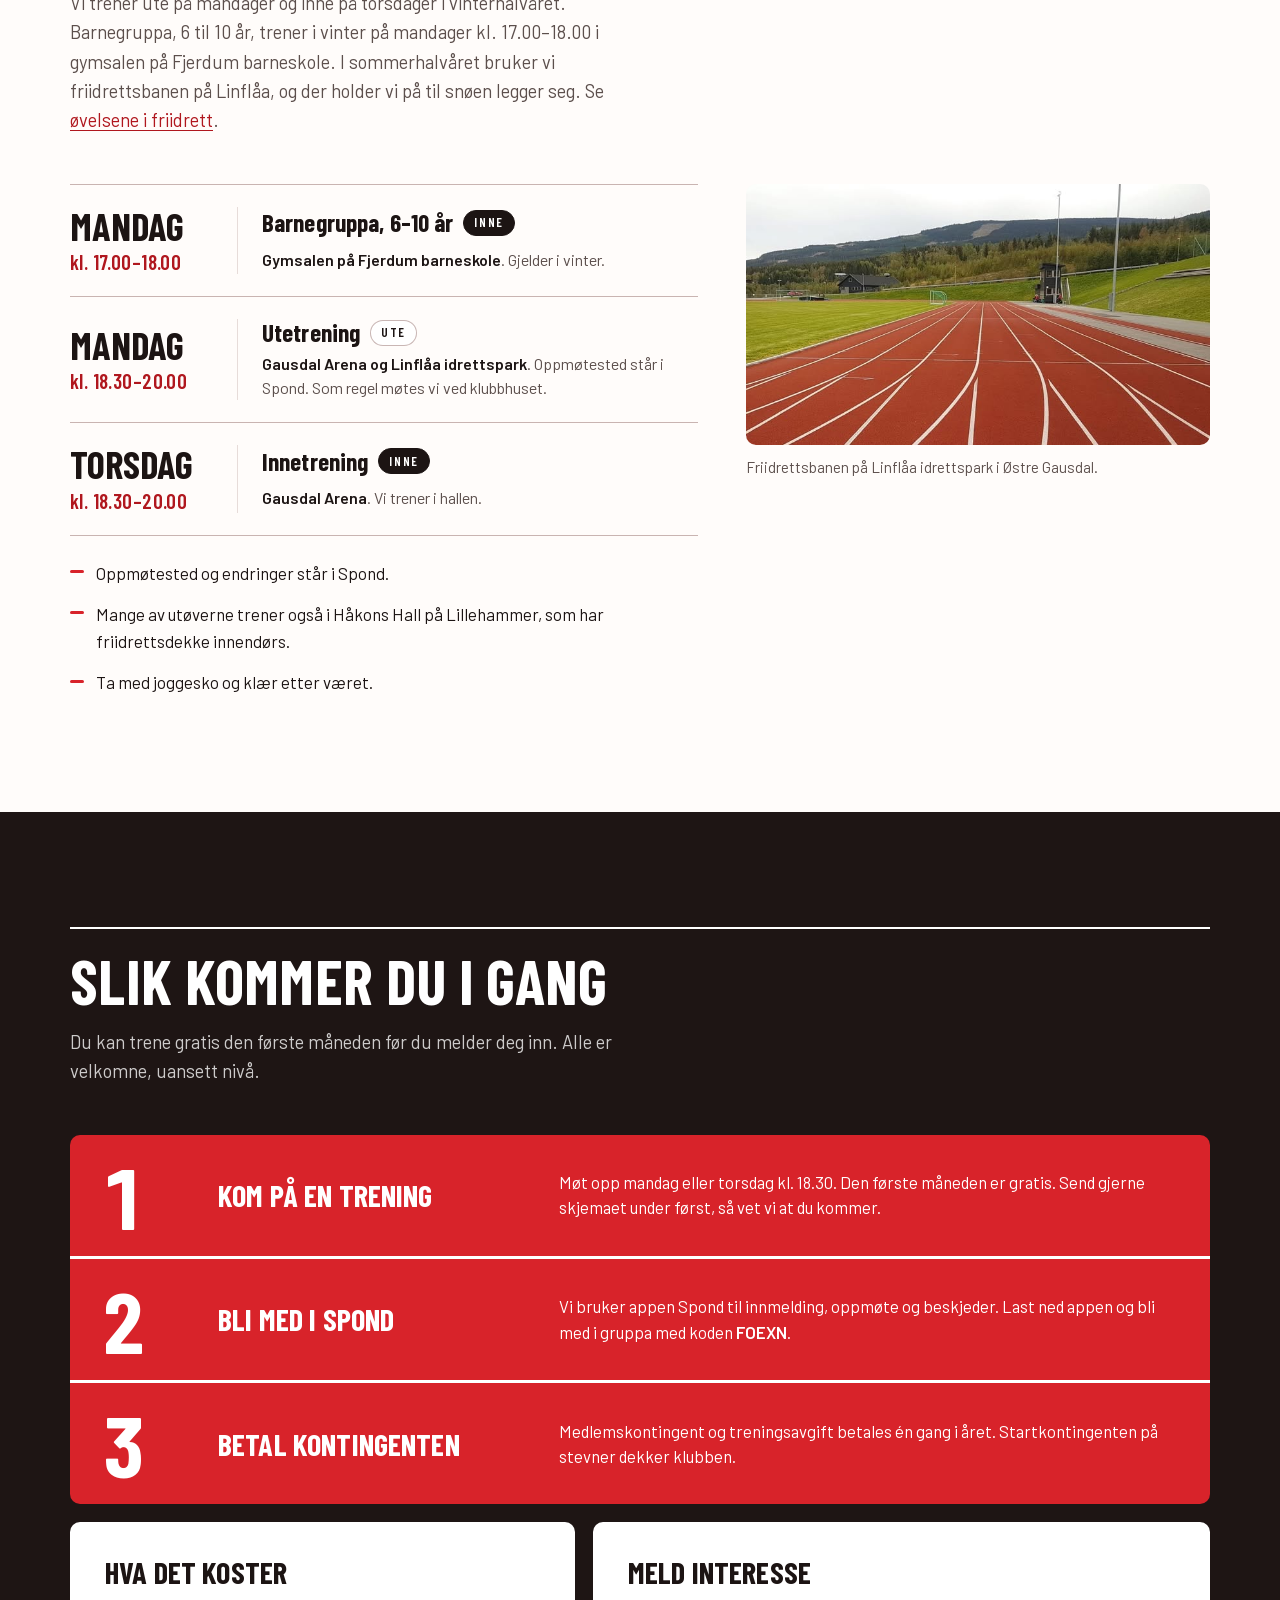
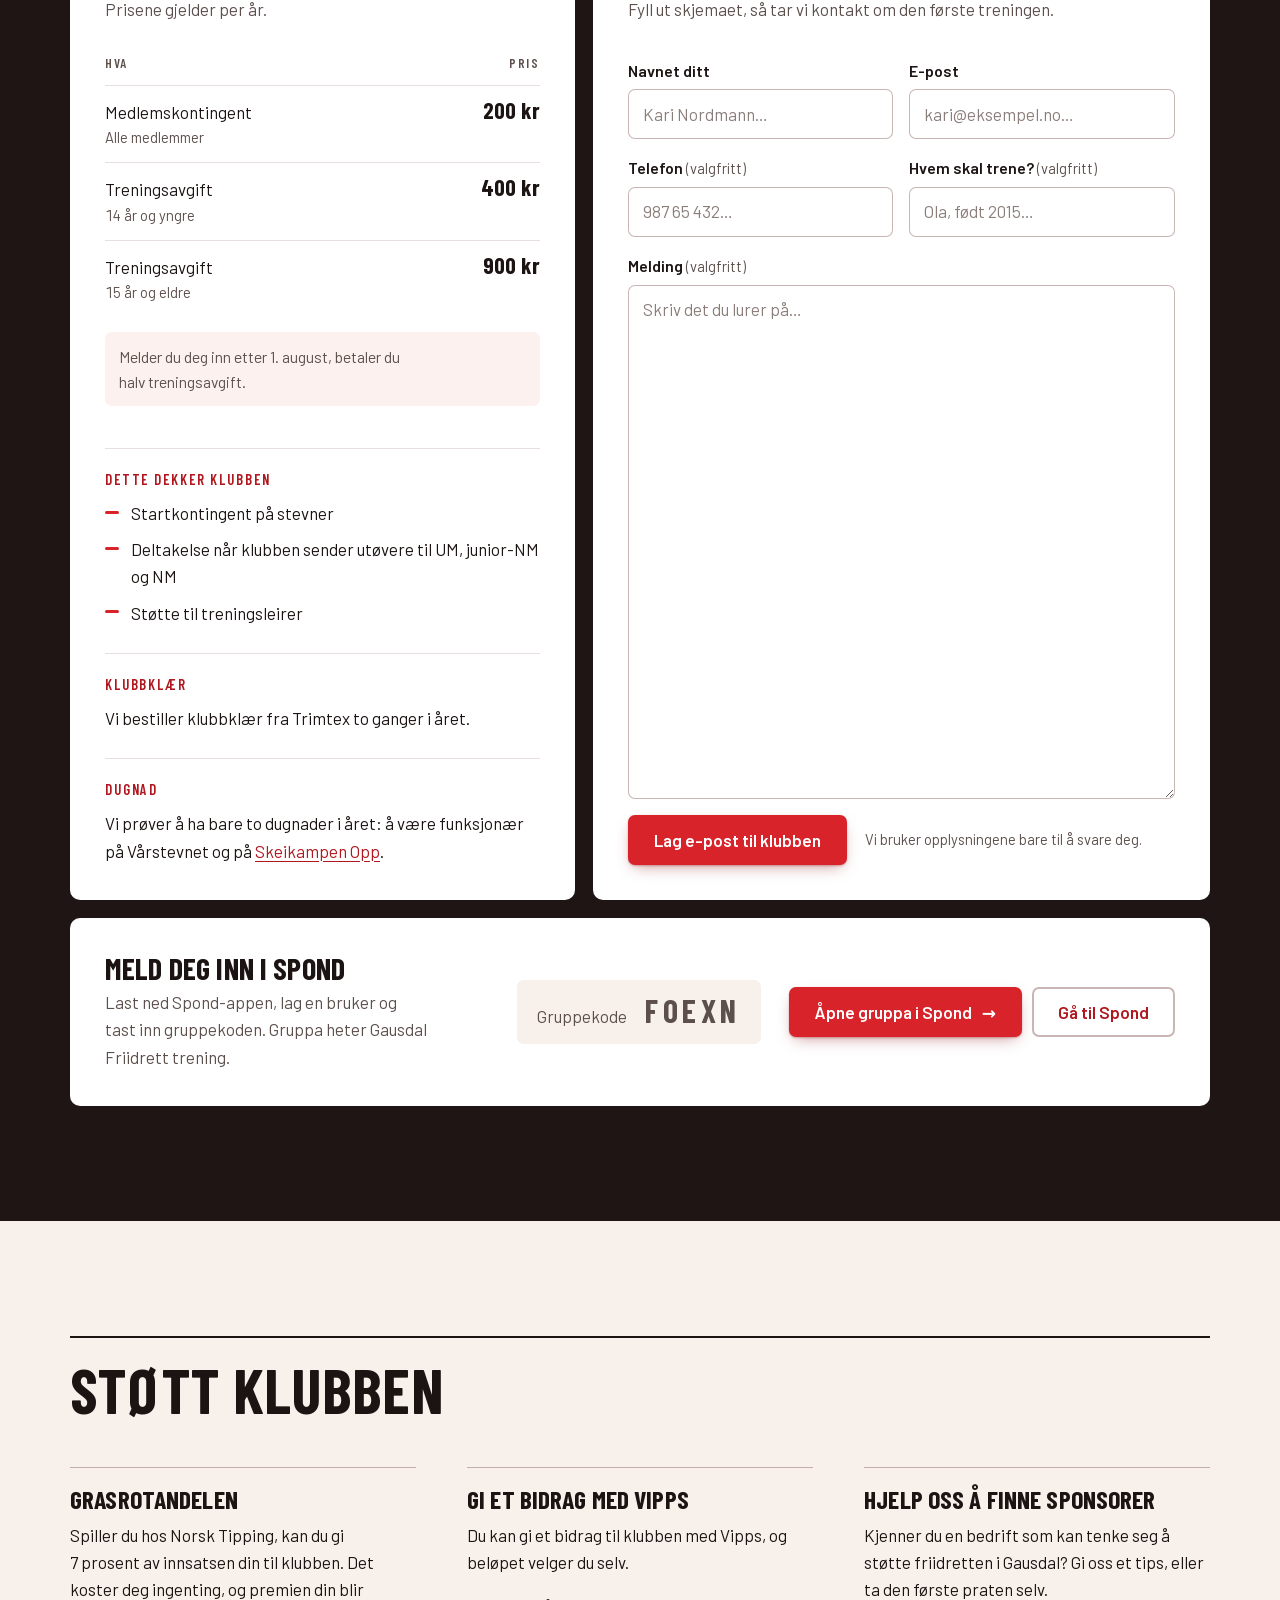
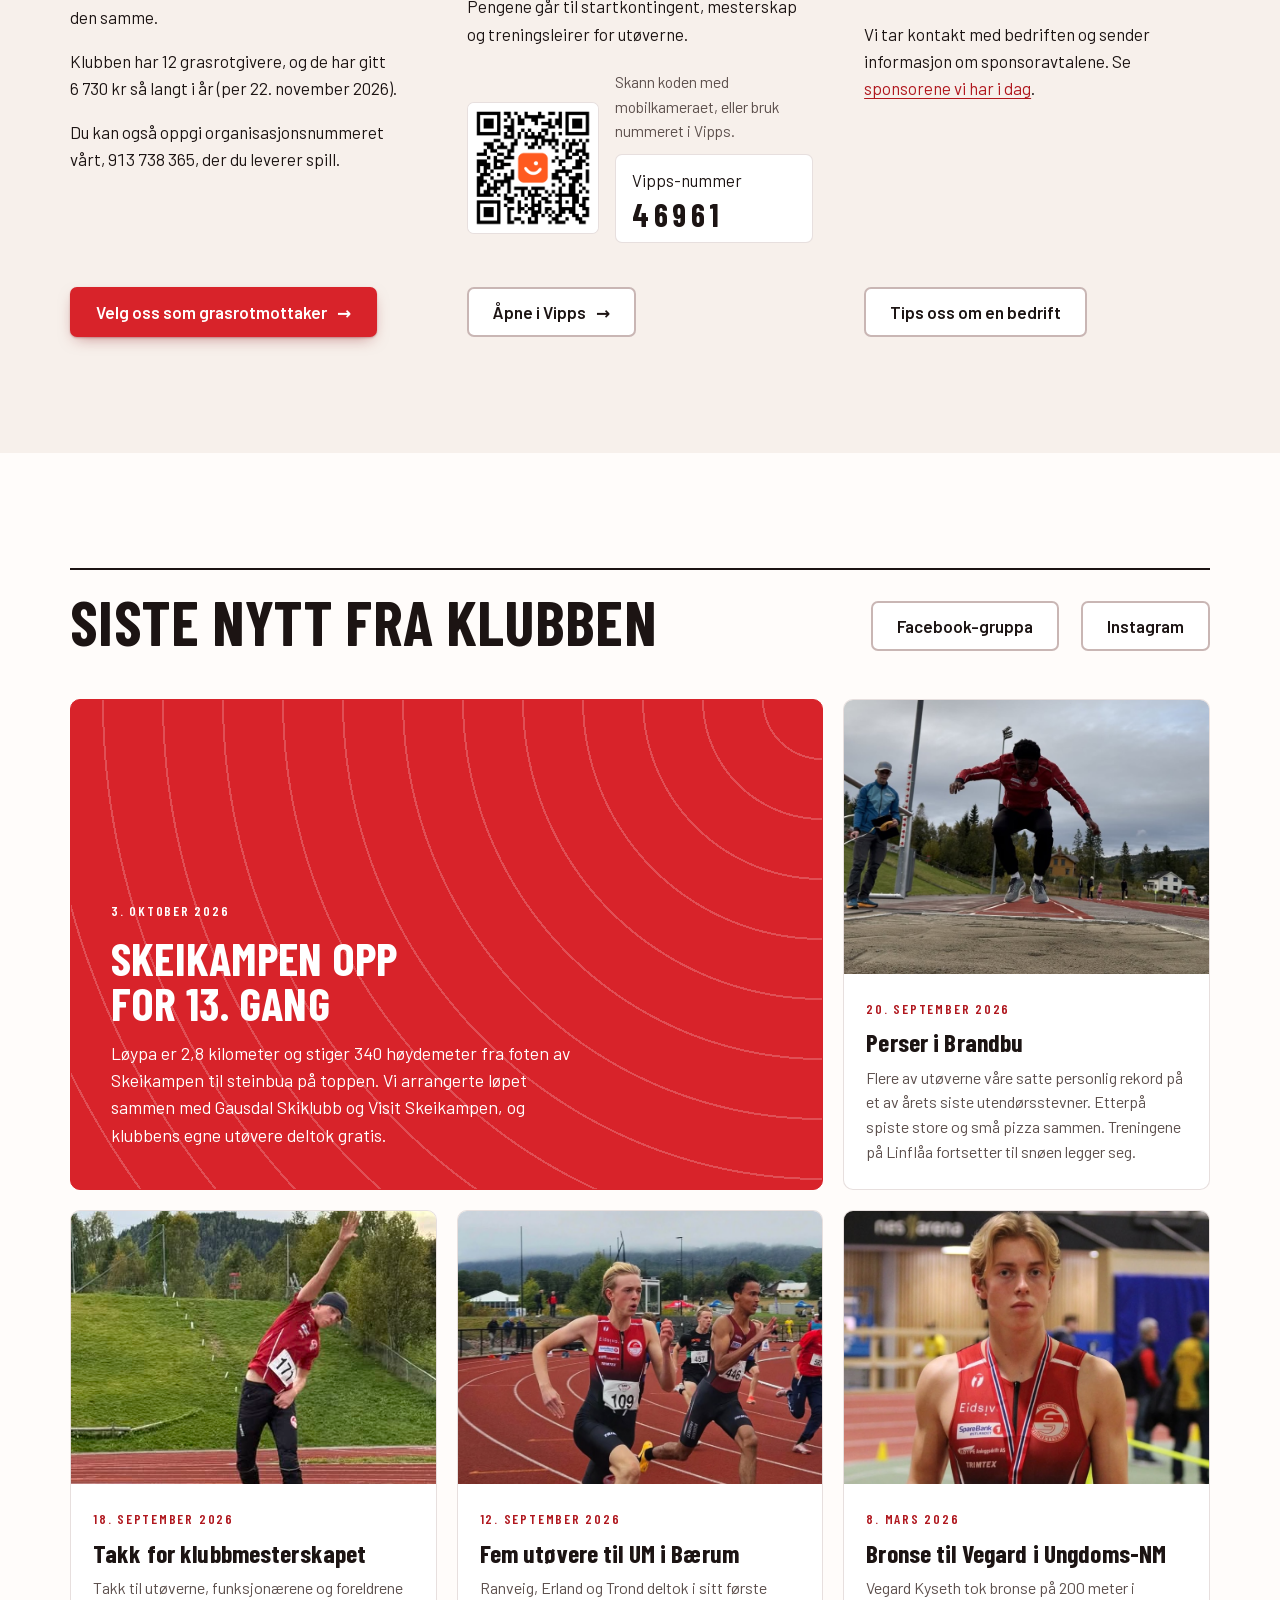
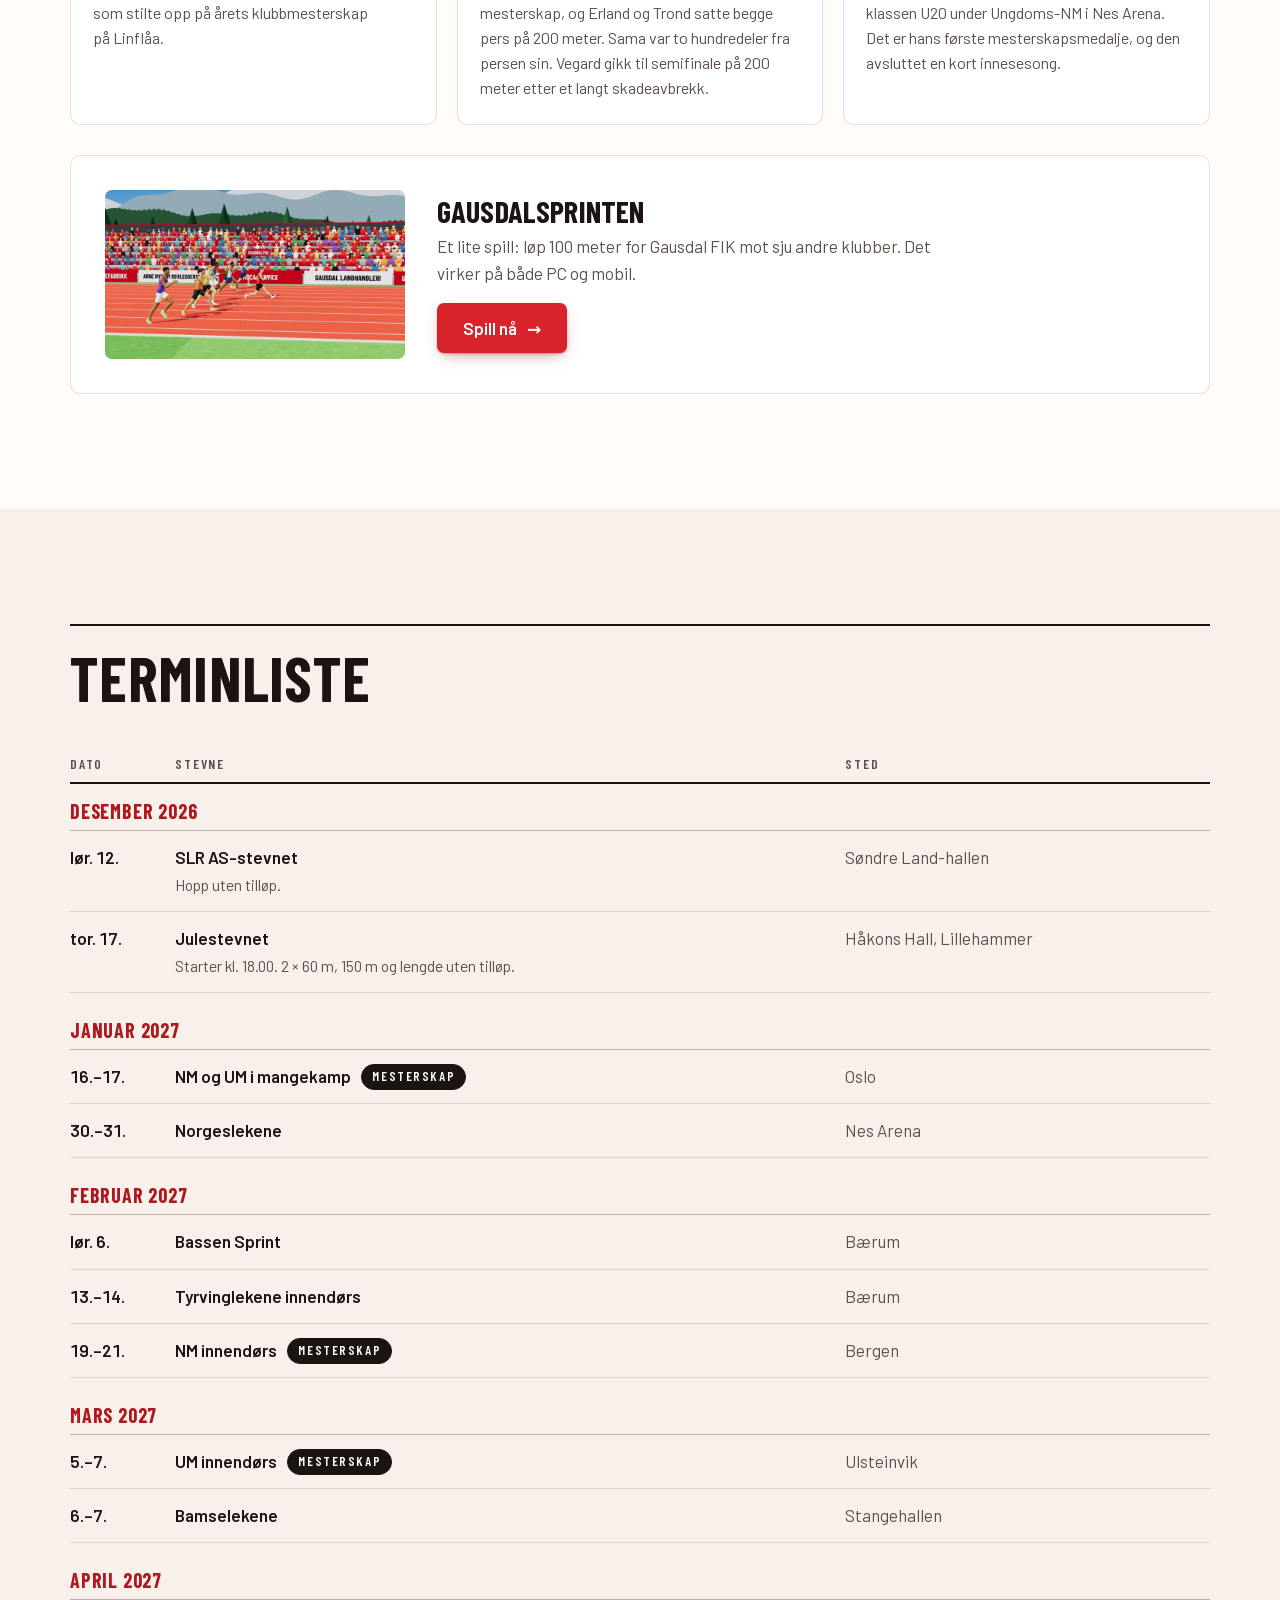
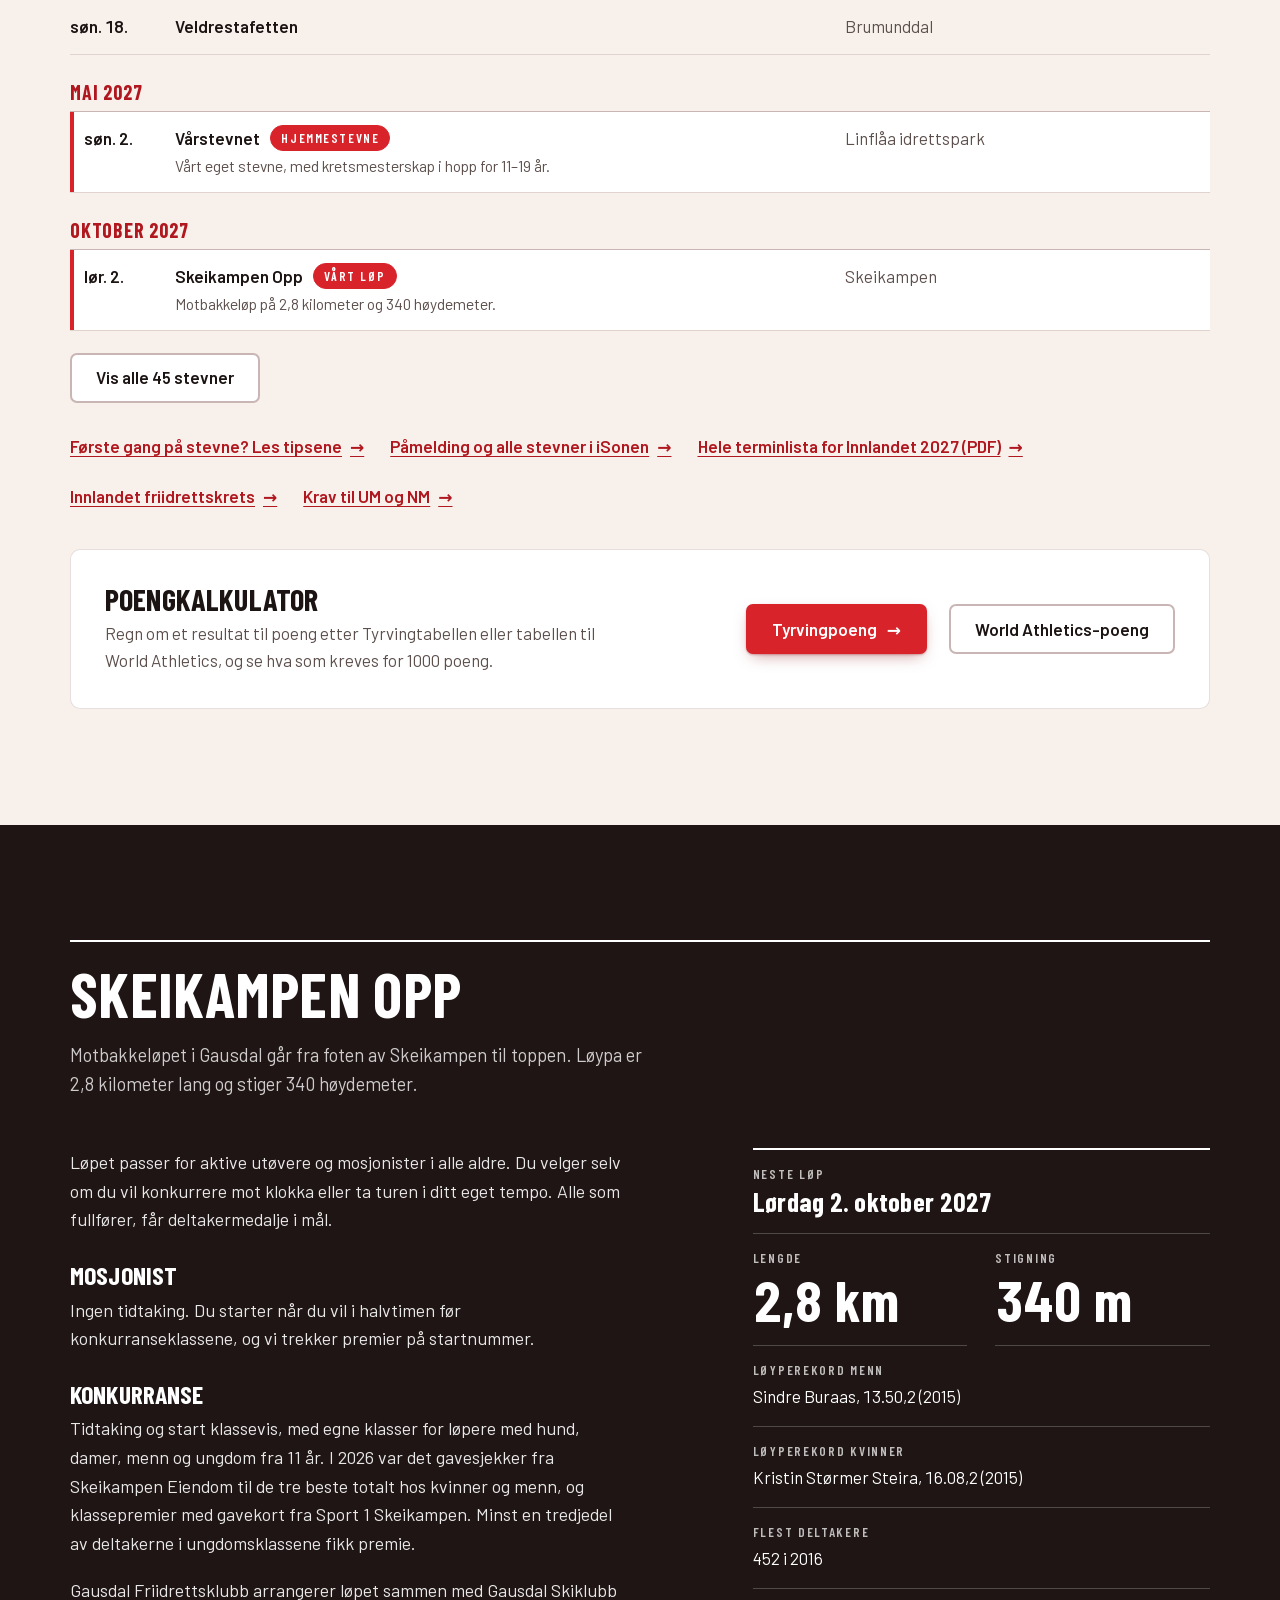
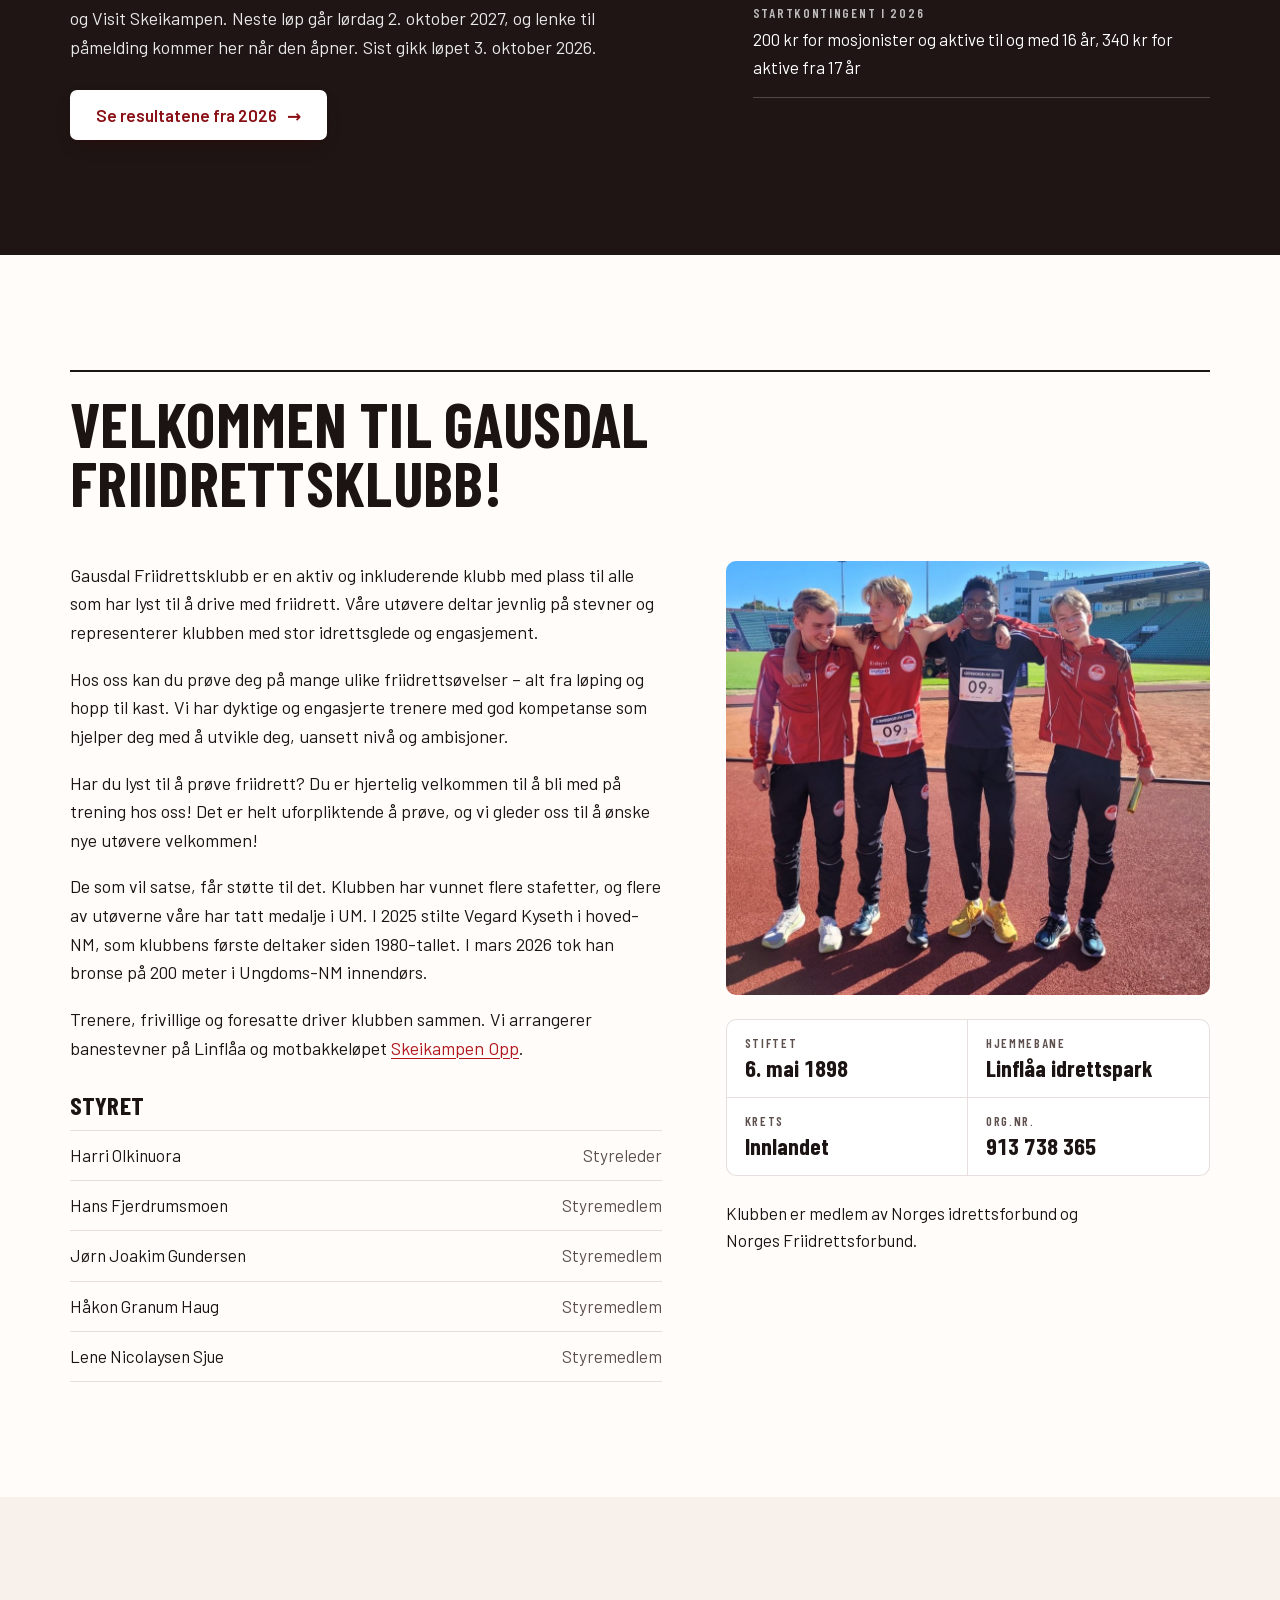
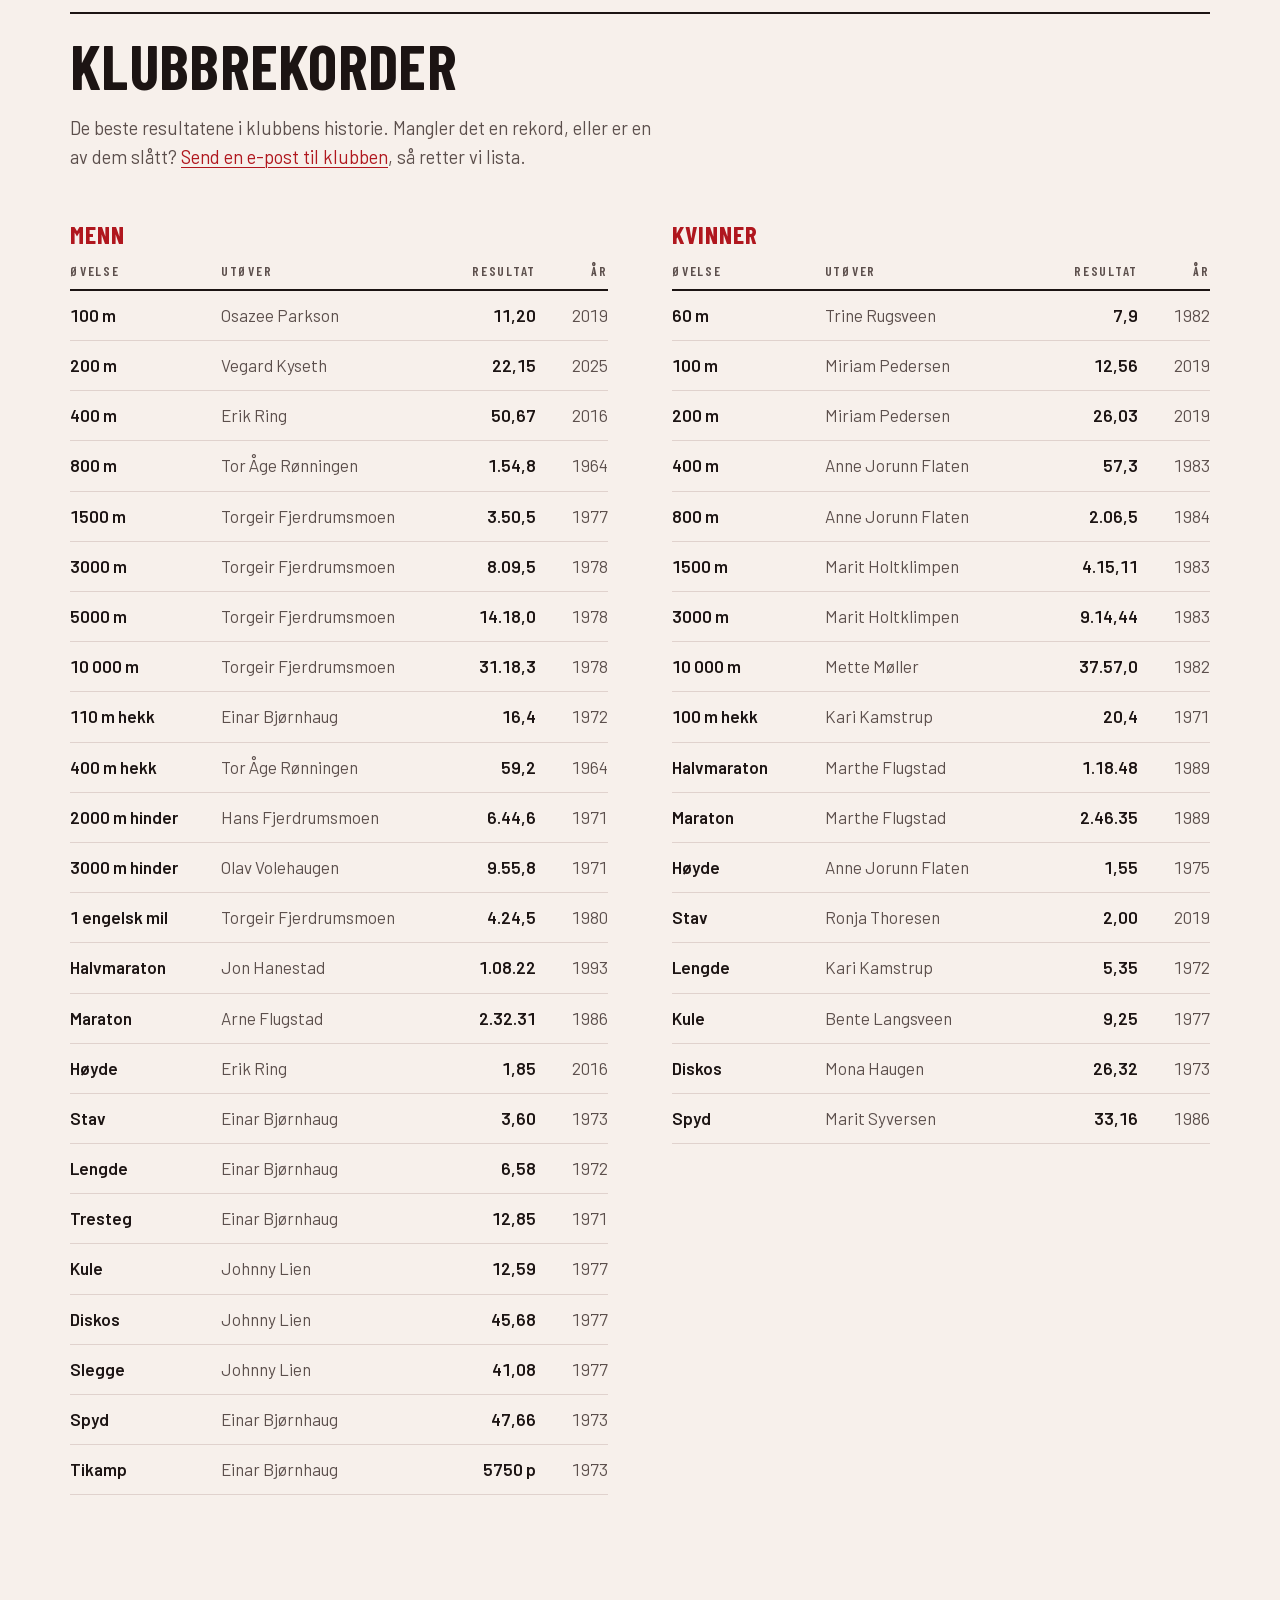
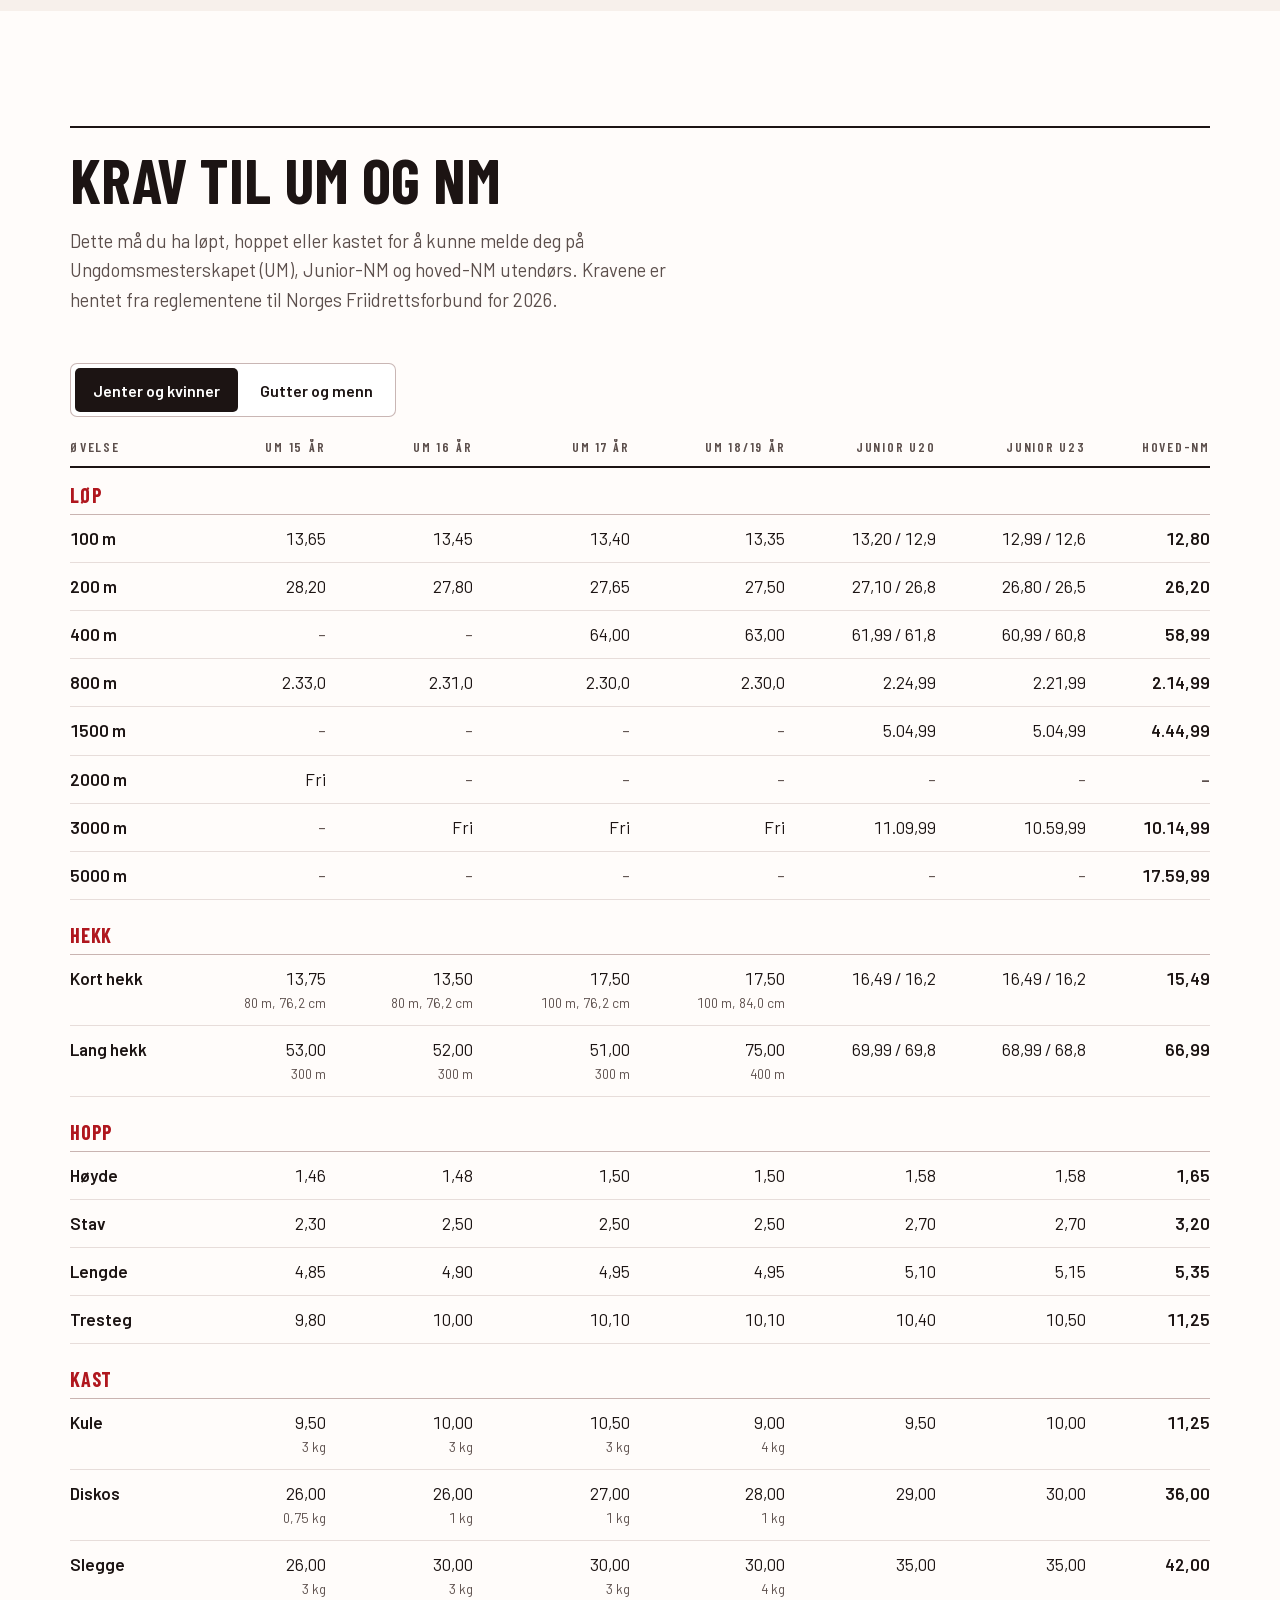
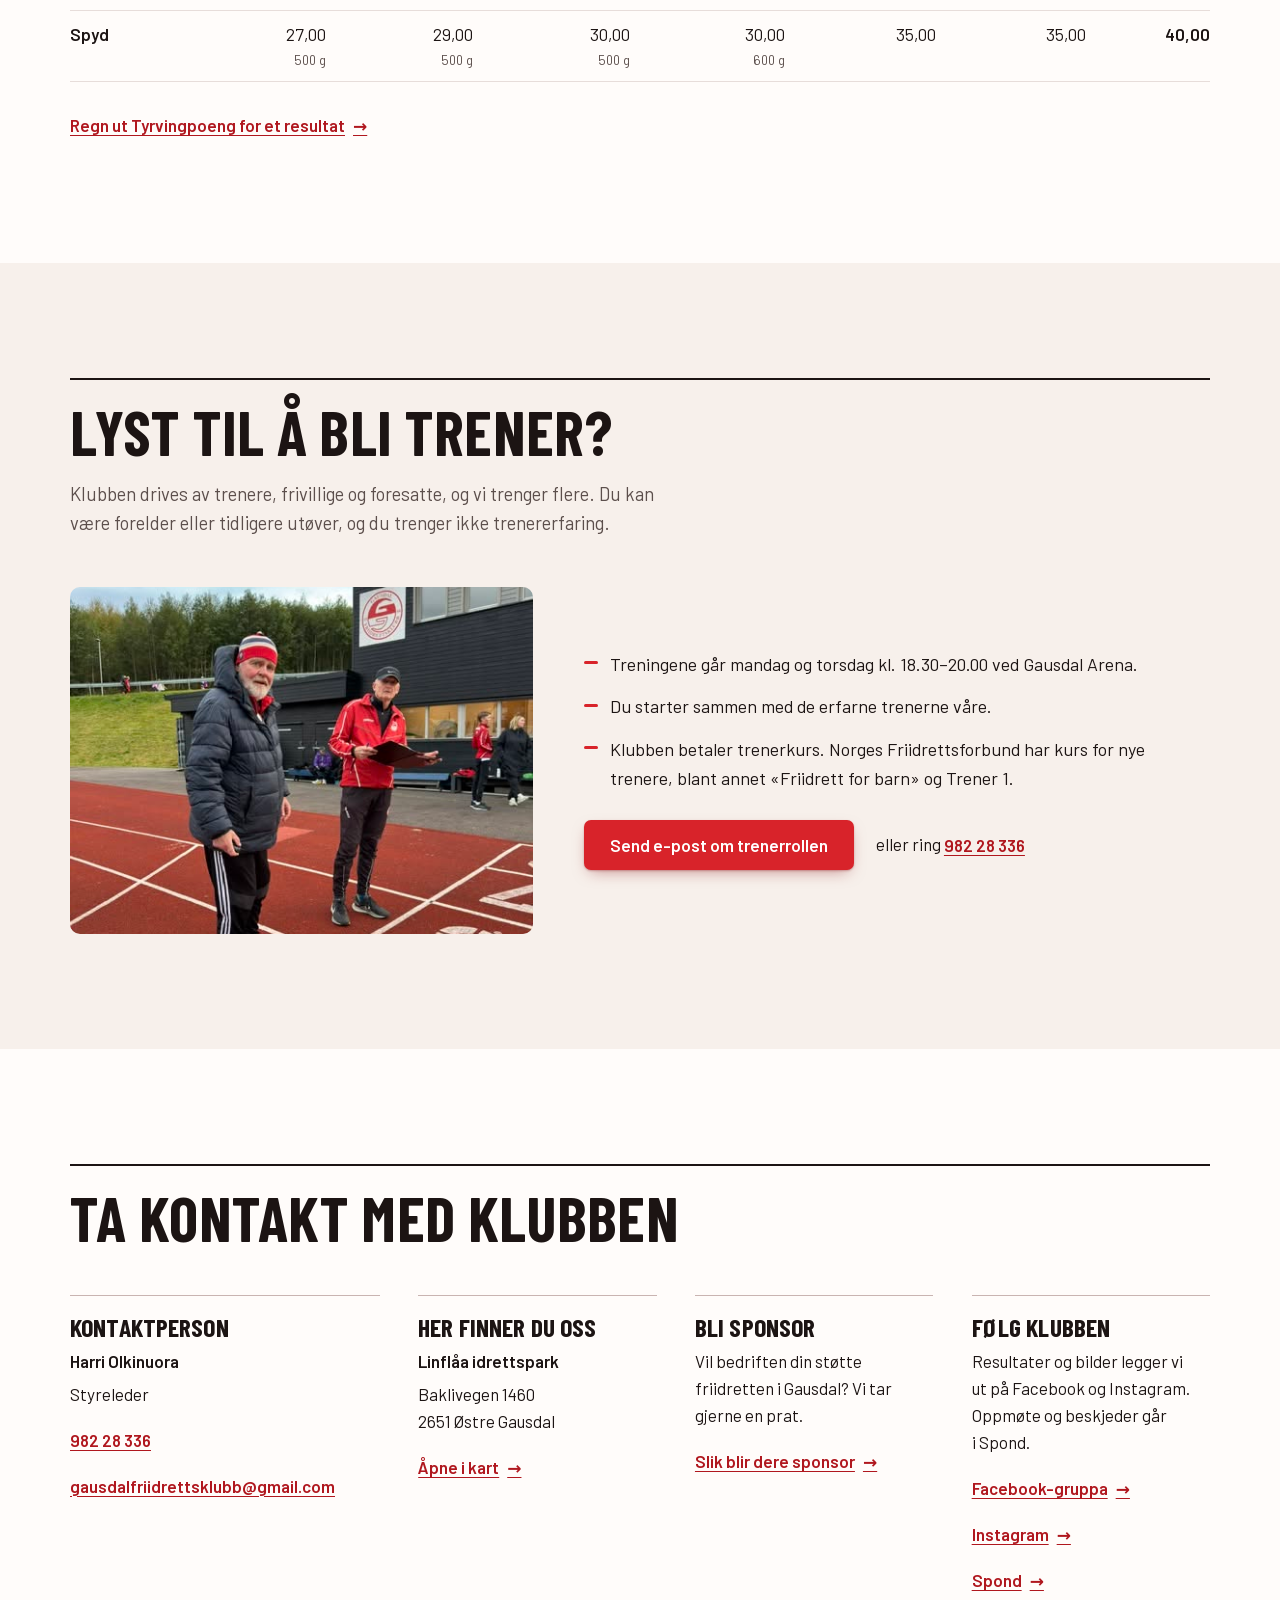
==== commit cdc38d31: "Spillet: 3D-løpere fra MakeHuman-modeller, og bare Innlandet-klubber i kretsmesterskapet Co-Authored" ====
--- a/index.html
+++ b/index.html
@@ -18,7 +18,7 @@
   <link rel="apple-touch-icon" href="bilder/ikon-180.png">
   <link rel="preload" href="fonter/barlow-condensed-700.woff2" as="font" type="font/woff2" crossorigin>
   <link rel="preload" href="fonter/barlow-400.woff2" as="font" type="font/woff2" crossorigin>
-  <link rel="stylesheet" href="stil.css?v=202611262006">
+  <link rel="stylesheet" href="stil.css?v=202611262136">
   <script type="application/ld+json">
   {"@context":"https://schema.org","@type":"SportsOrganization","name":"Gausdal Friidrettsklubb","alternateName":"Gausdal FIK","sport":"Friidrett","url":"https://gausdalfriidrett.no/","logo":"https://gausdalfriidrett.no/bilder/ikon-512.png","foundingDate":"1898-05-06","address":{"@type":"PostalAddress","streetAddress":"Linflåa idrettspark, Baklivegen 1460","postalCode":"2651","addressLocality":"Østre Gausdal","addressCountry":"NO"},"sameAs":["https://www.facebook.com/groups/436427656385045/","https://www.instagram.com/gausdal_friidrett/"]}
   </script>
@@ -548,7 +548,7 @@
     </div>
   </footer>
 
-  <script src="innhold.js?v=202611262006"></script>
-  <script src="app.js?v=202611262006"></script>
+  <script src="innhold.js?v=202611262136"></script>
+  <script src="app.js?v=202611262136"></script>
 </body>
 </html>
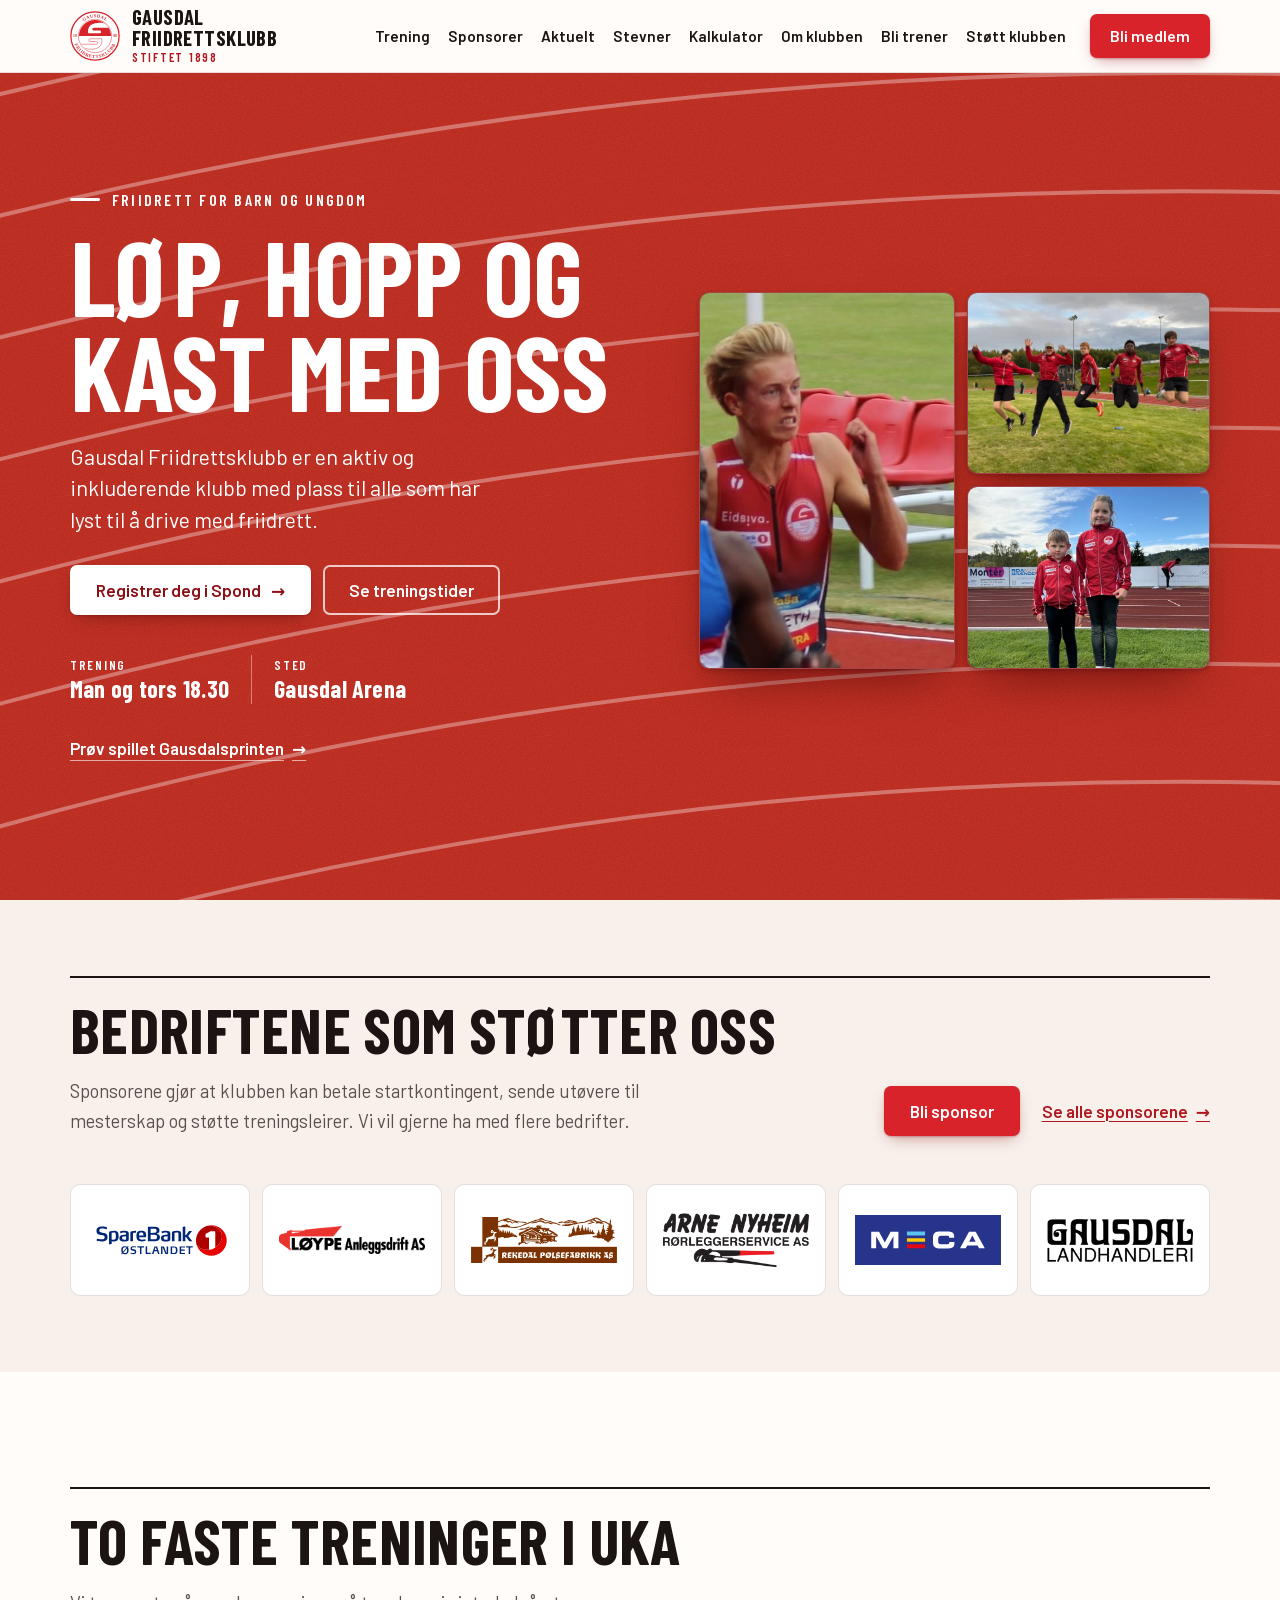
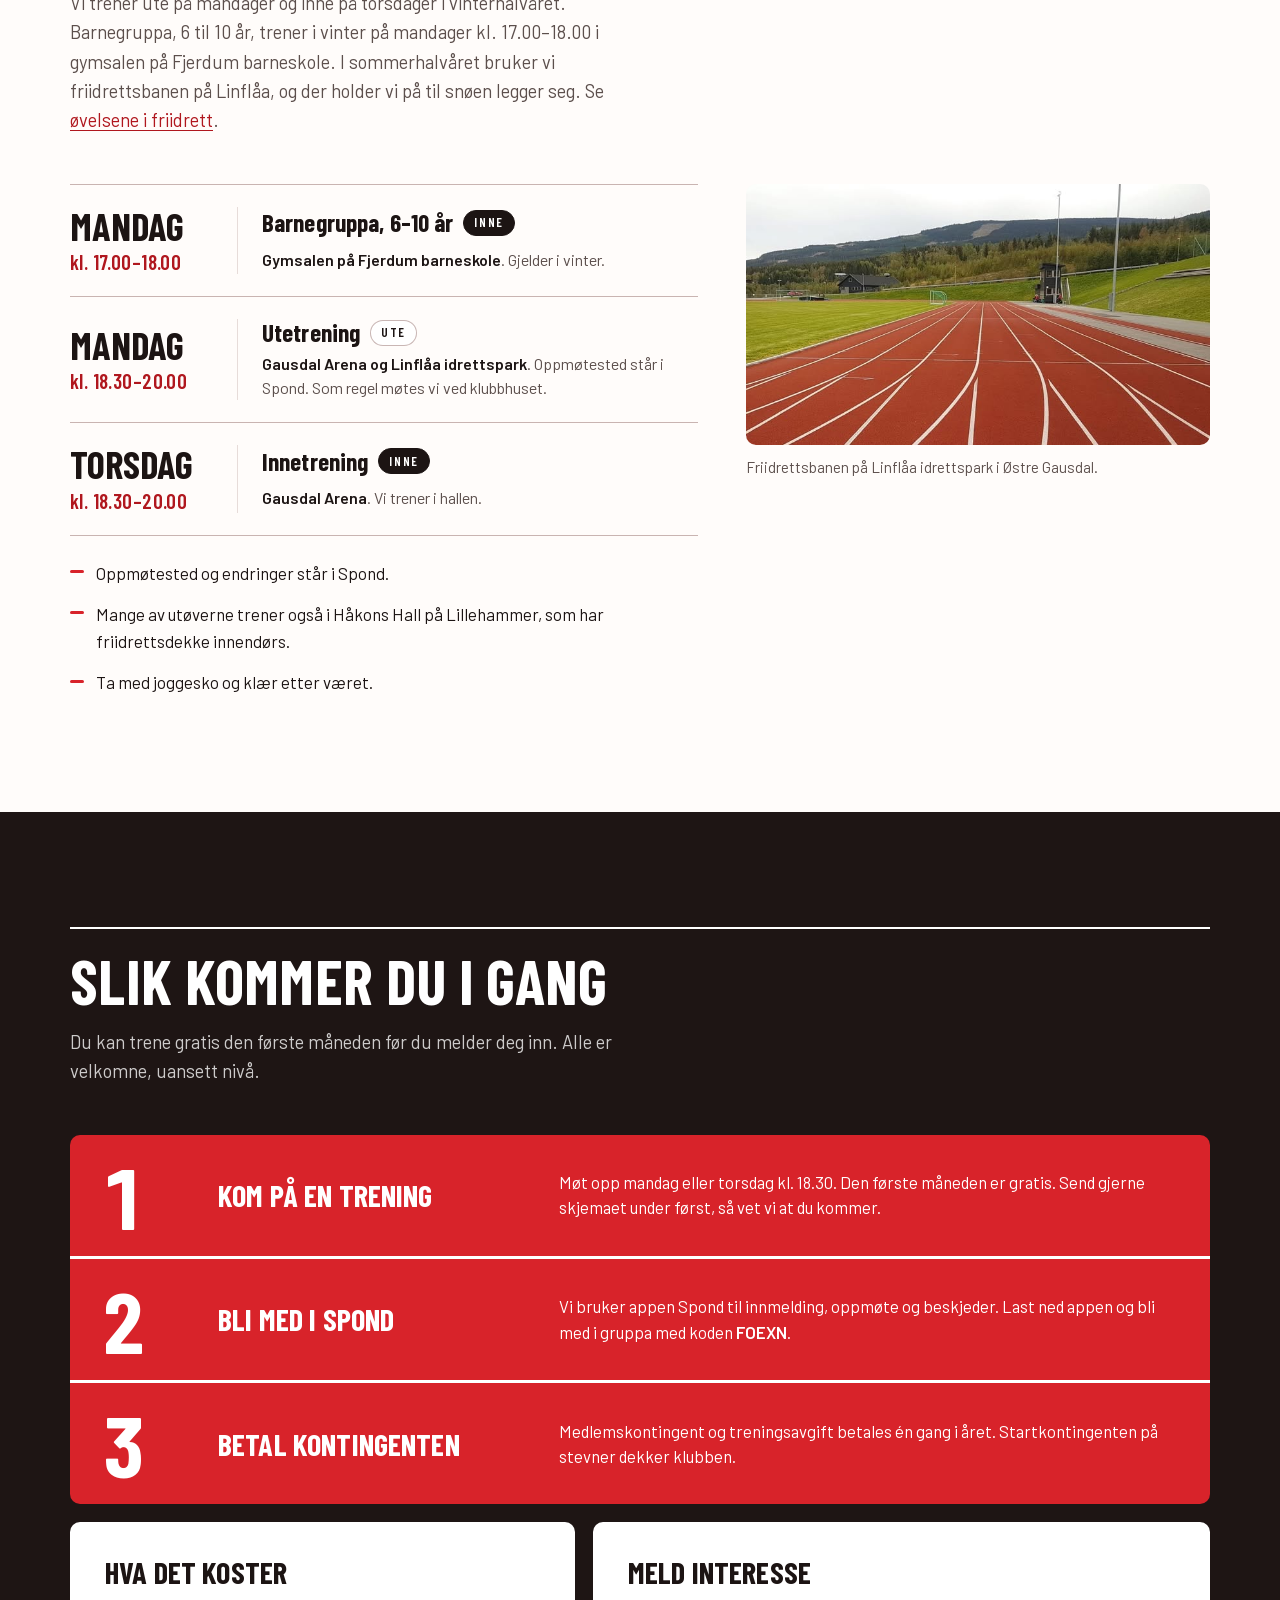
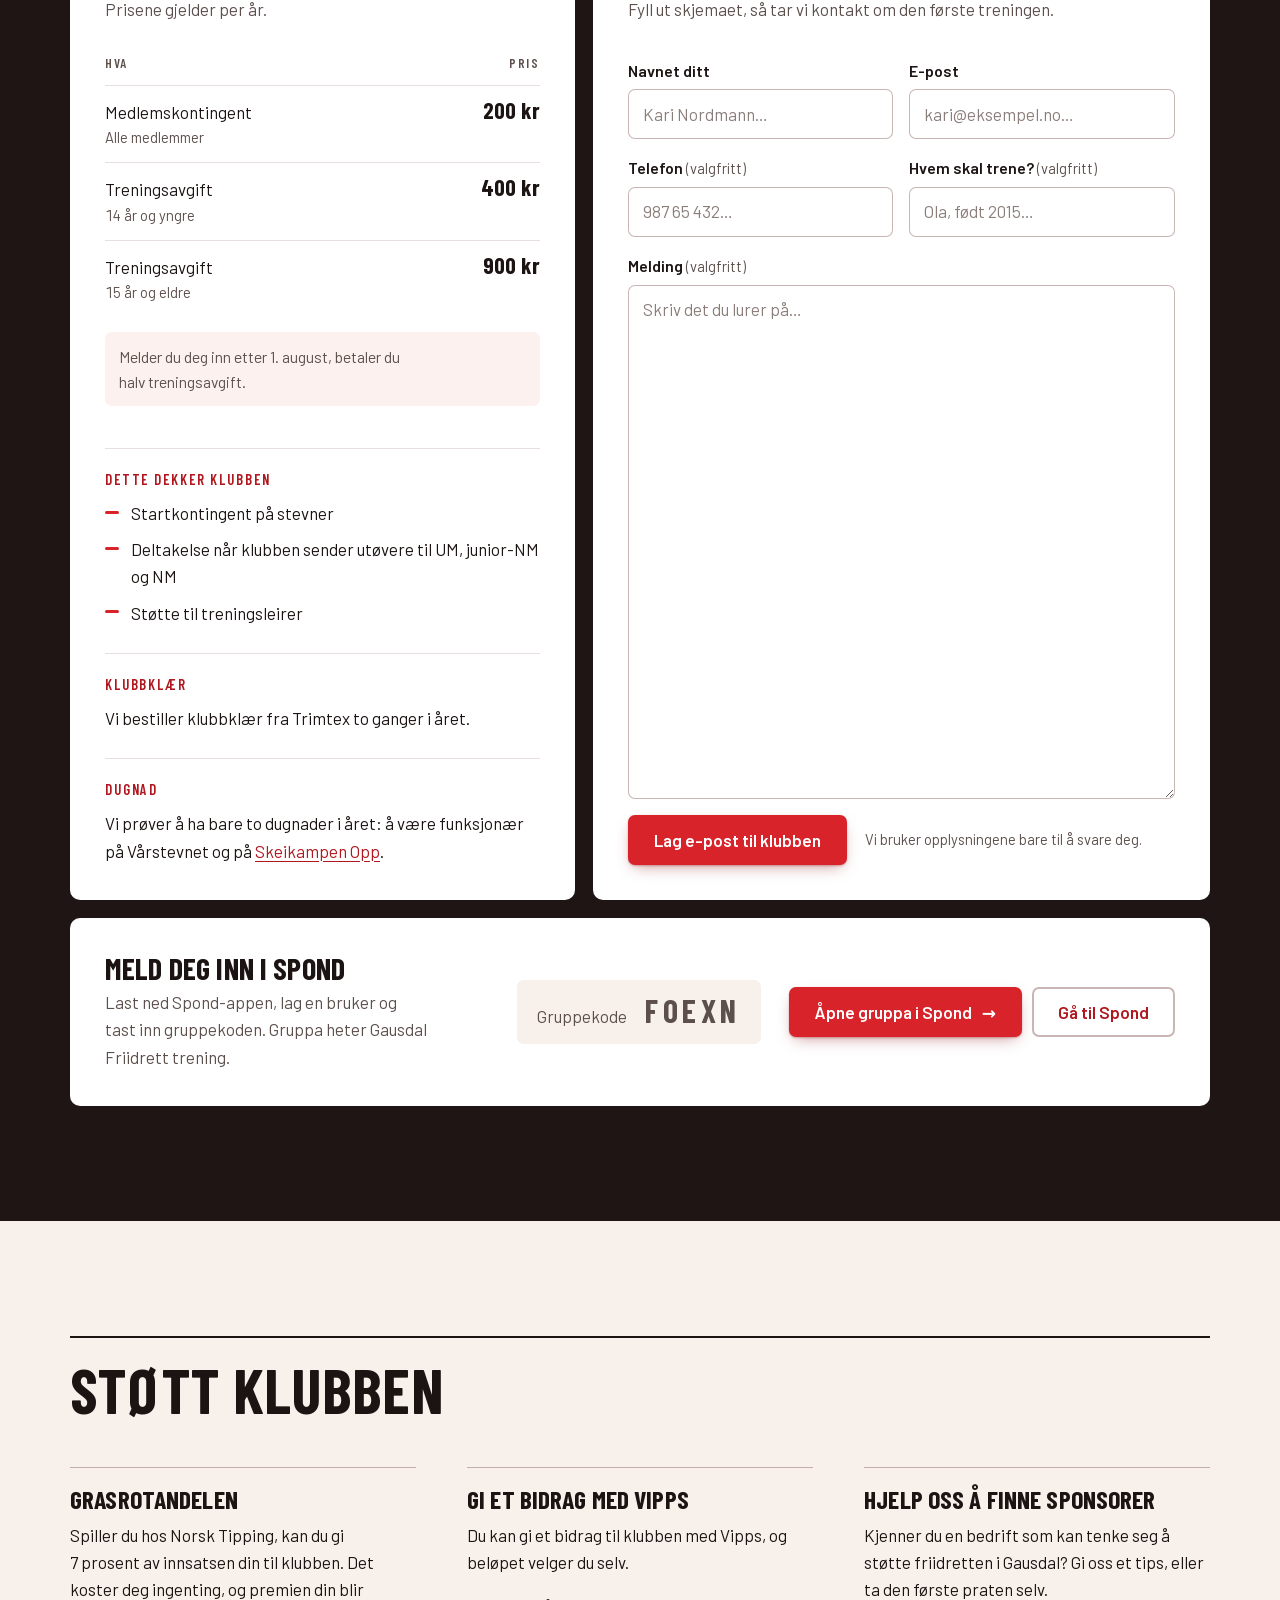
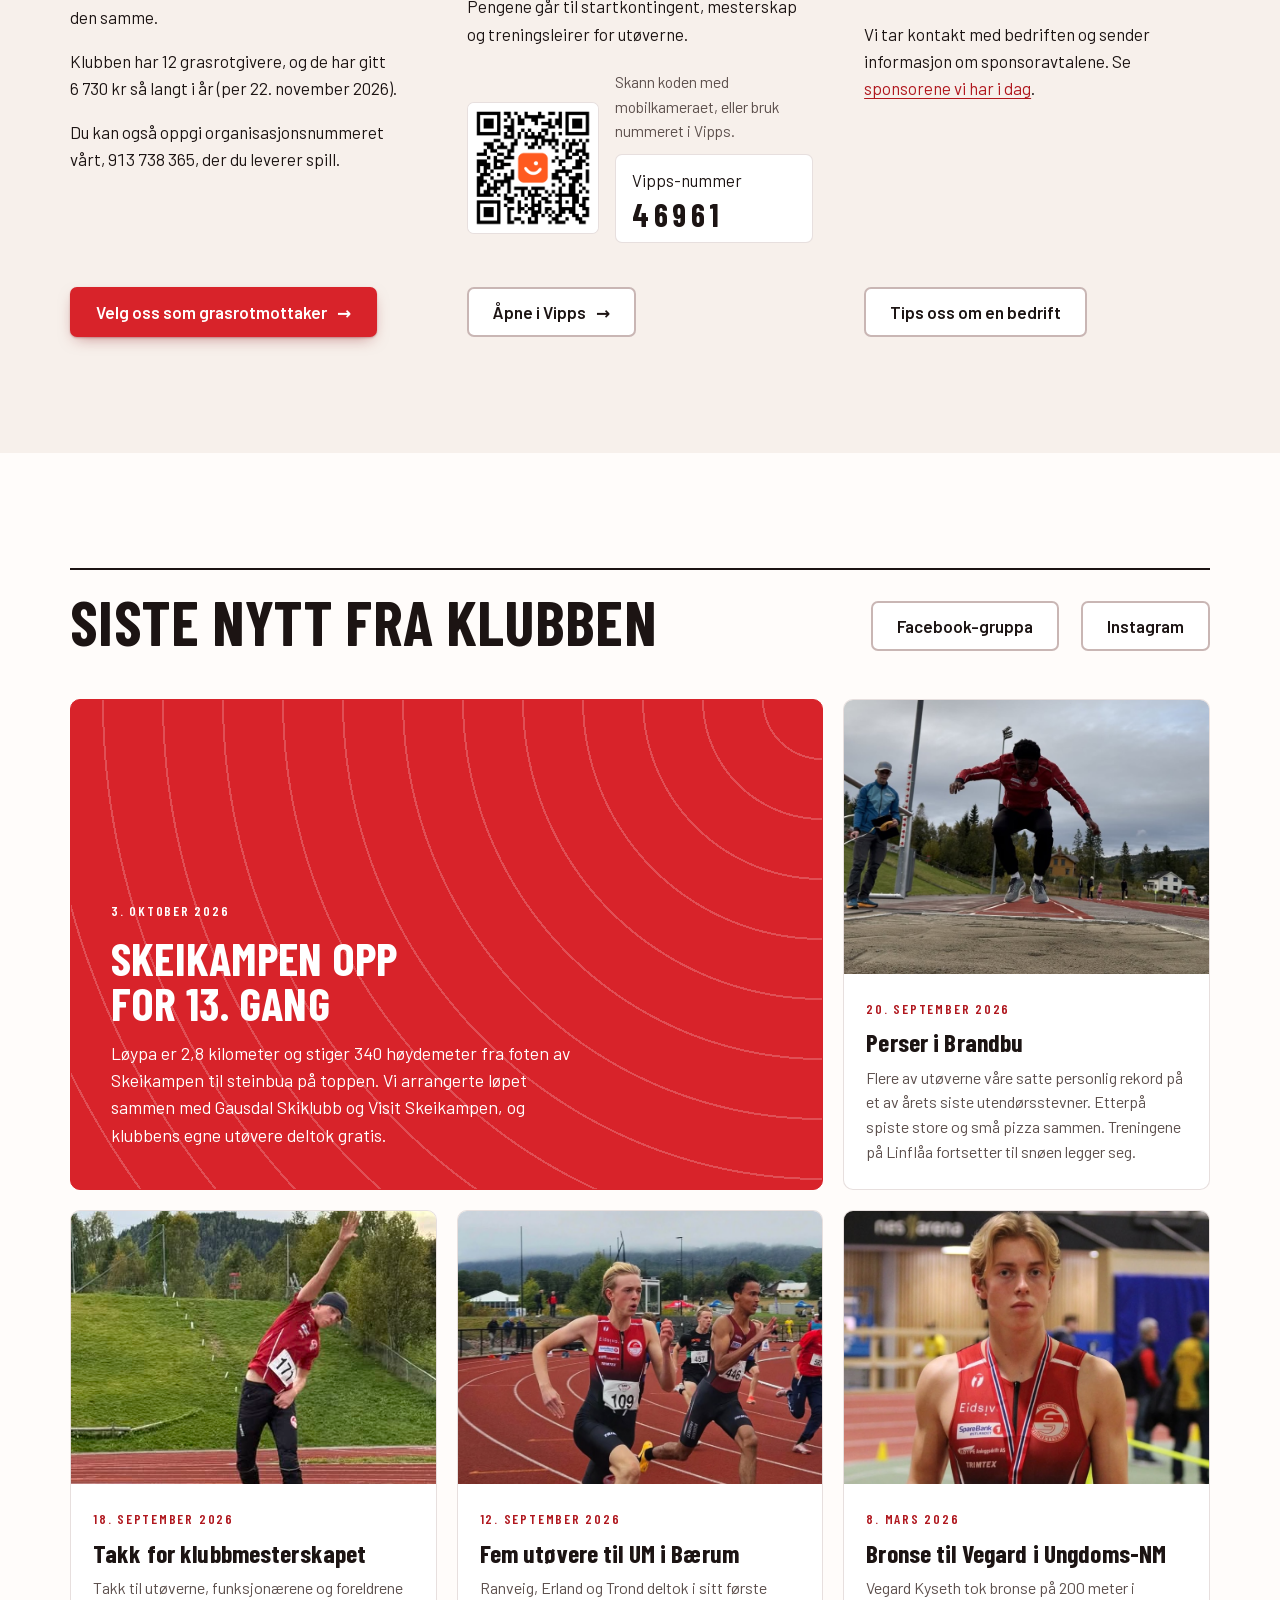
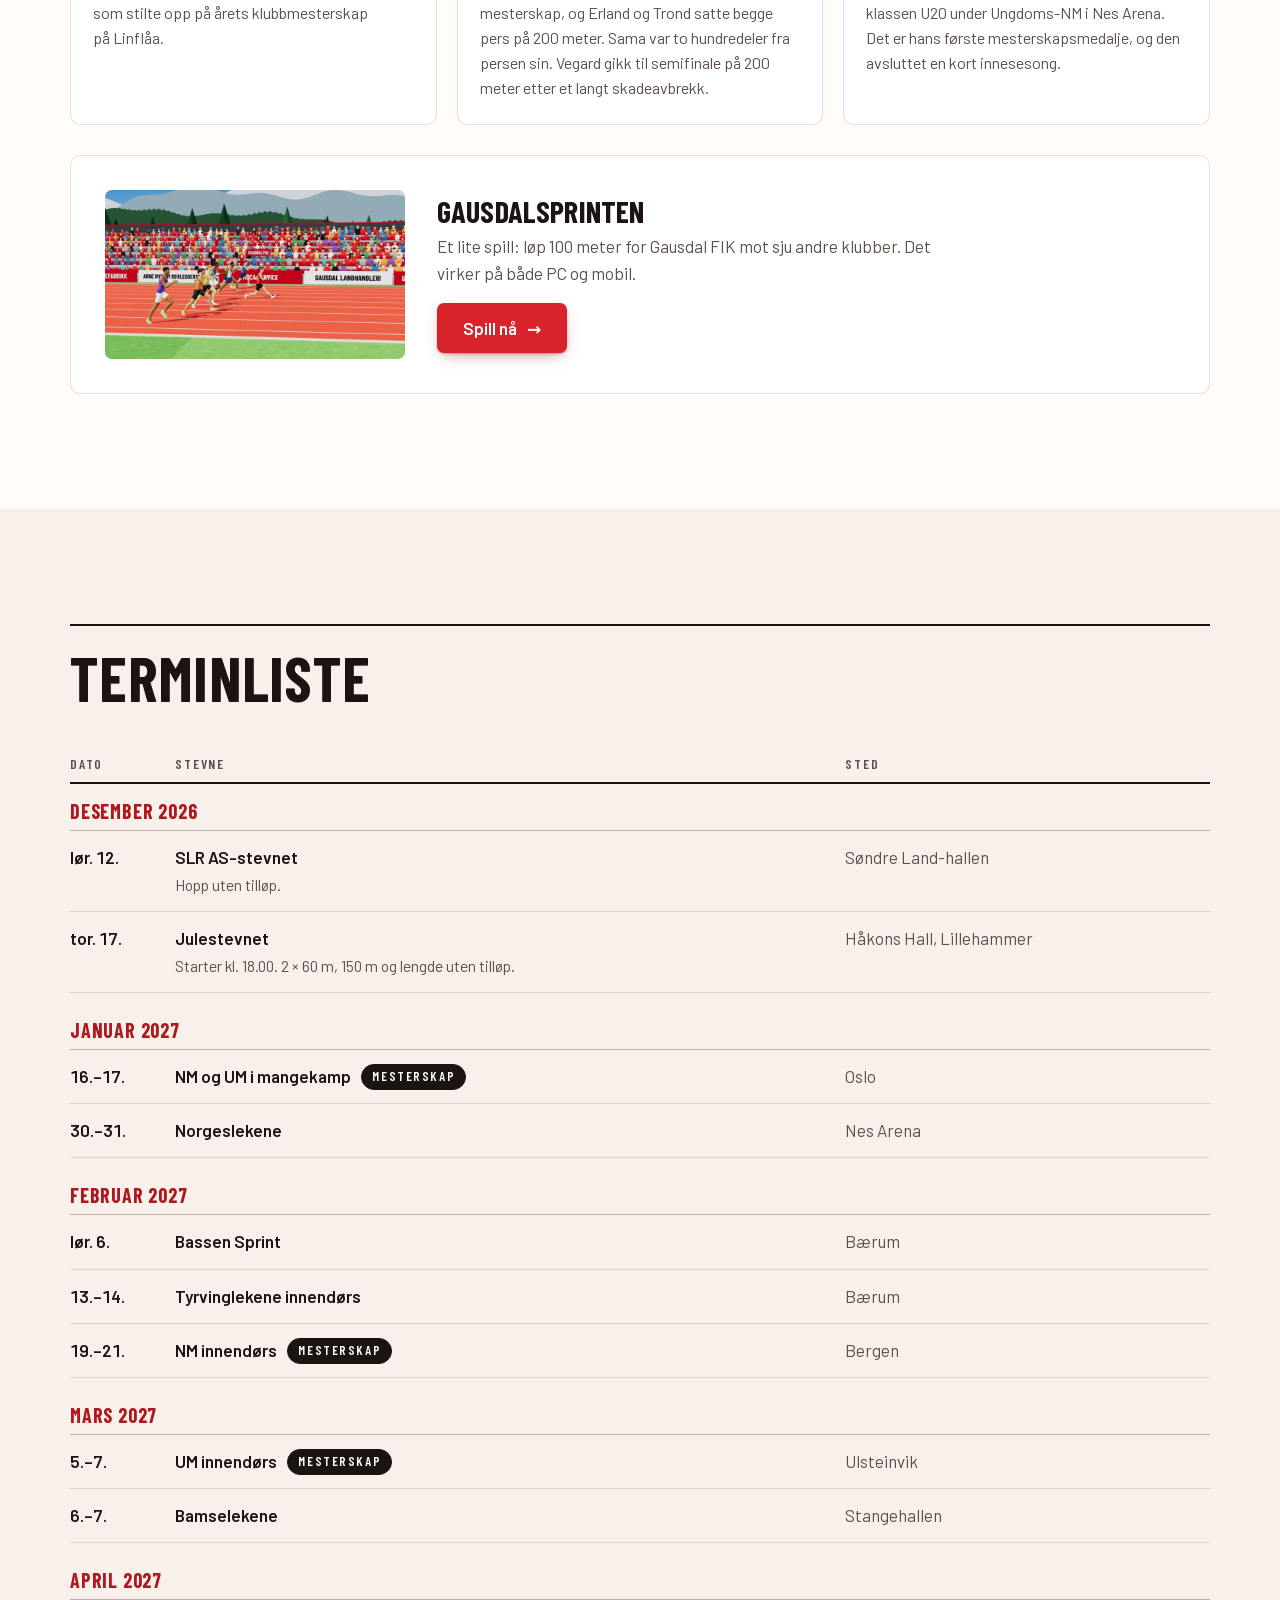
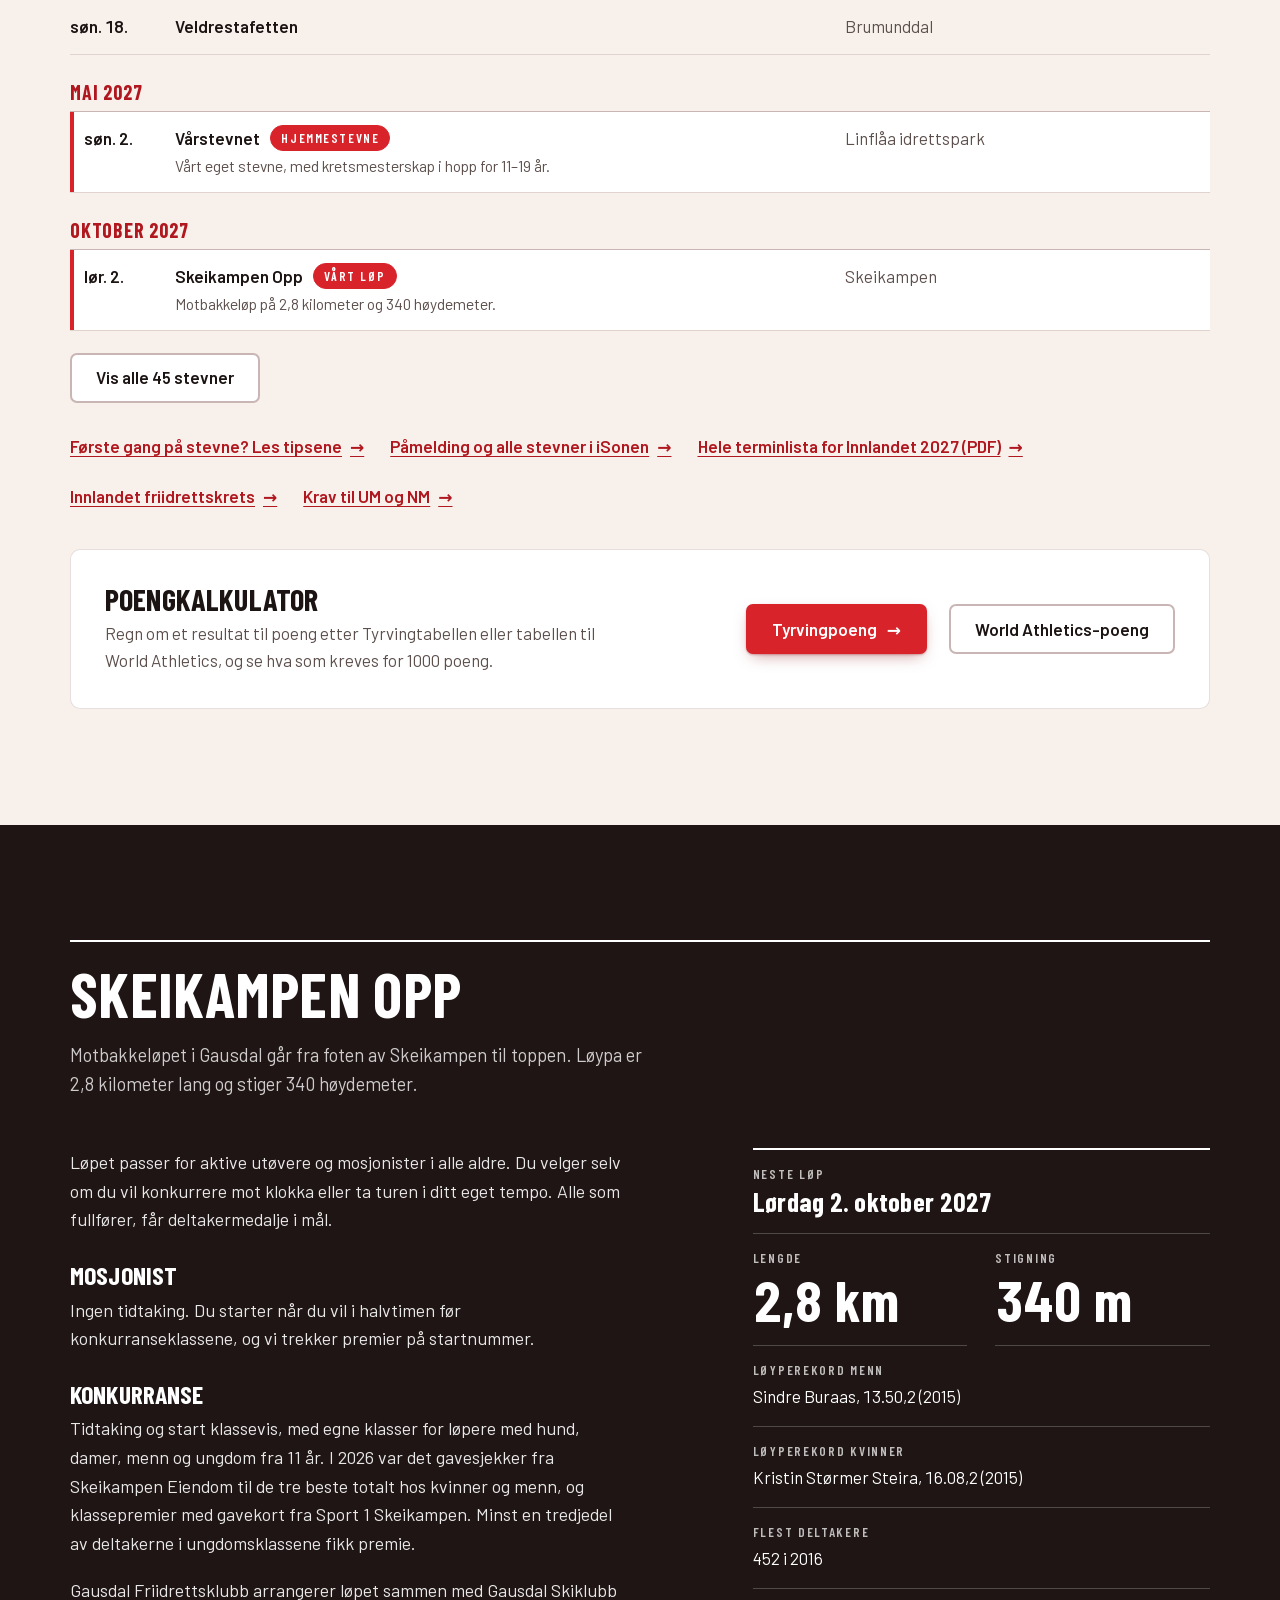
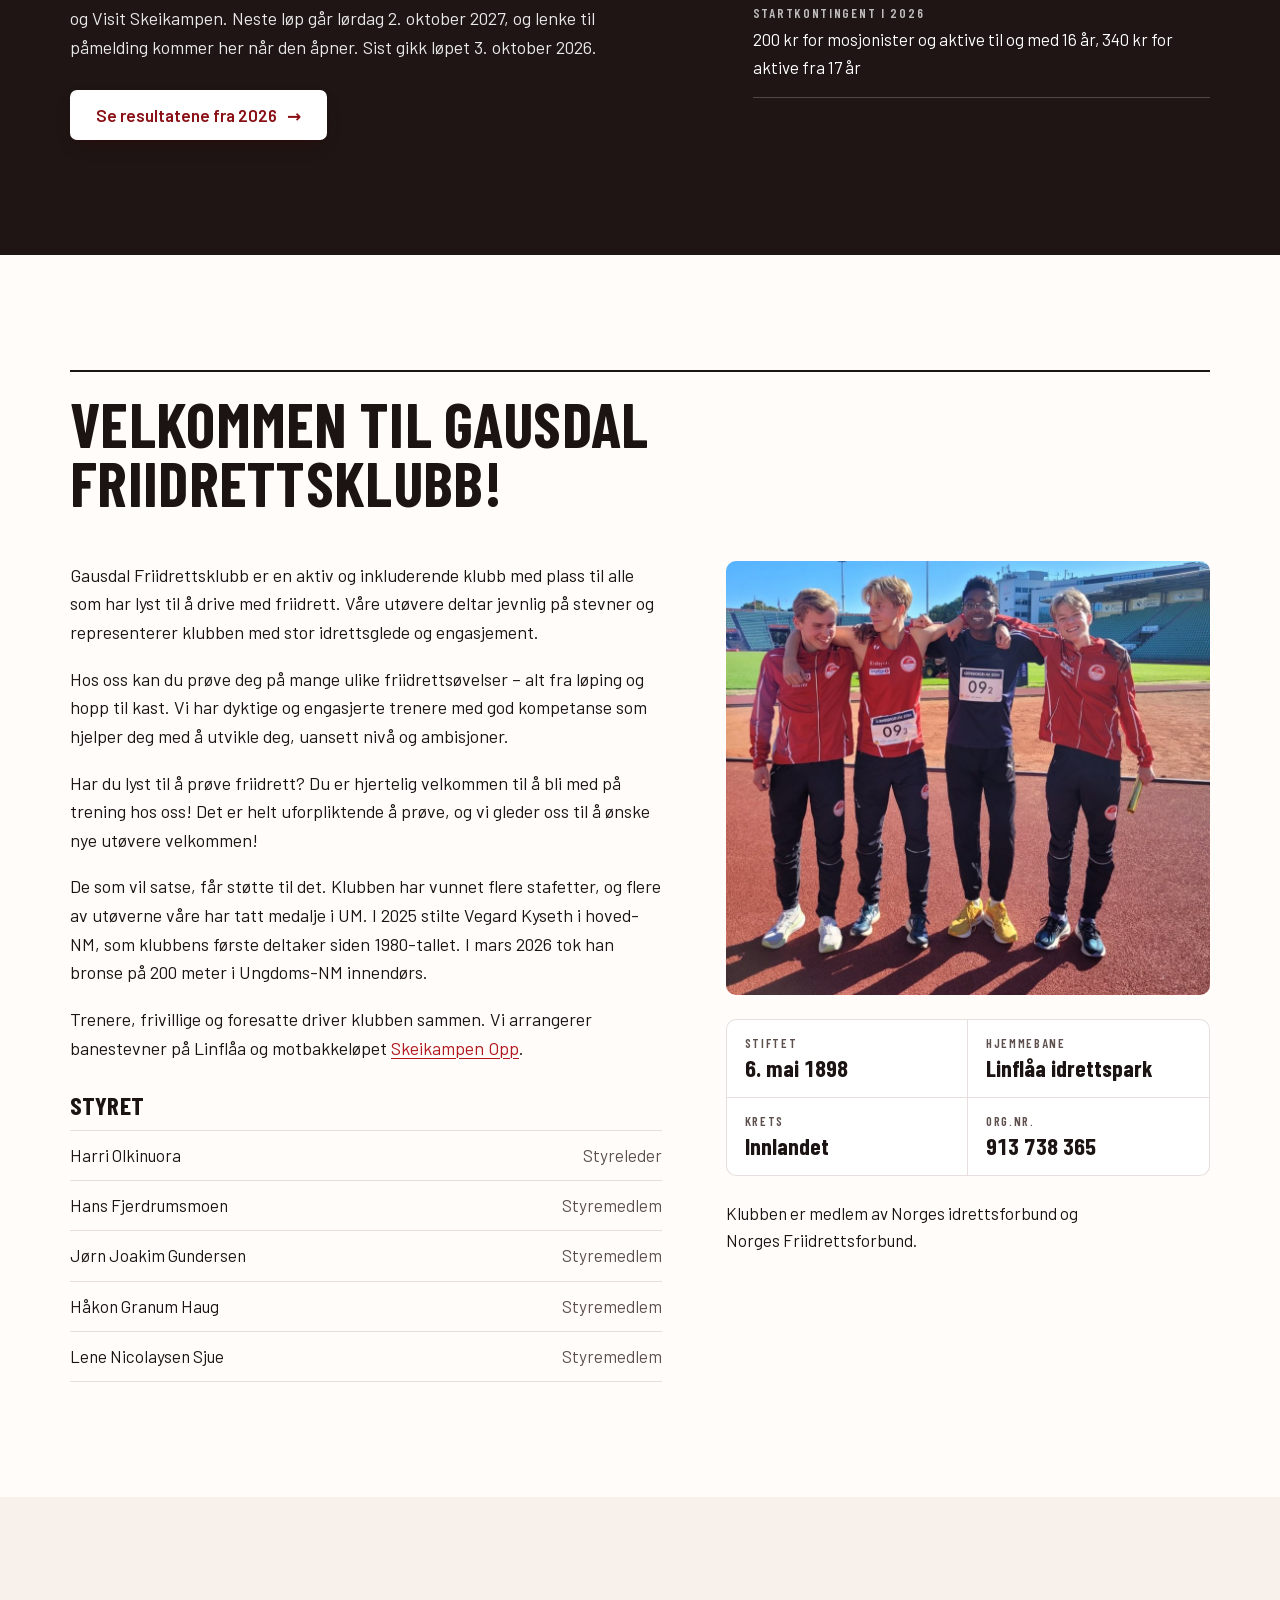
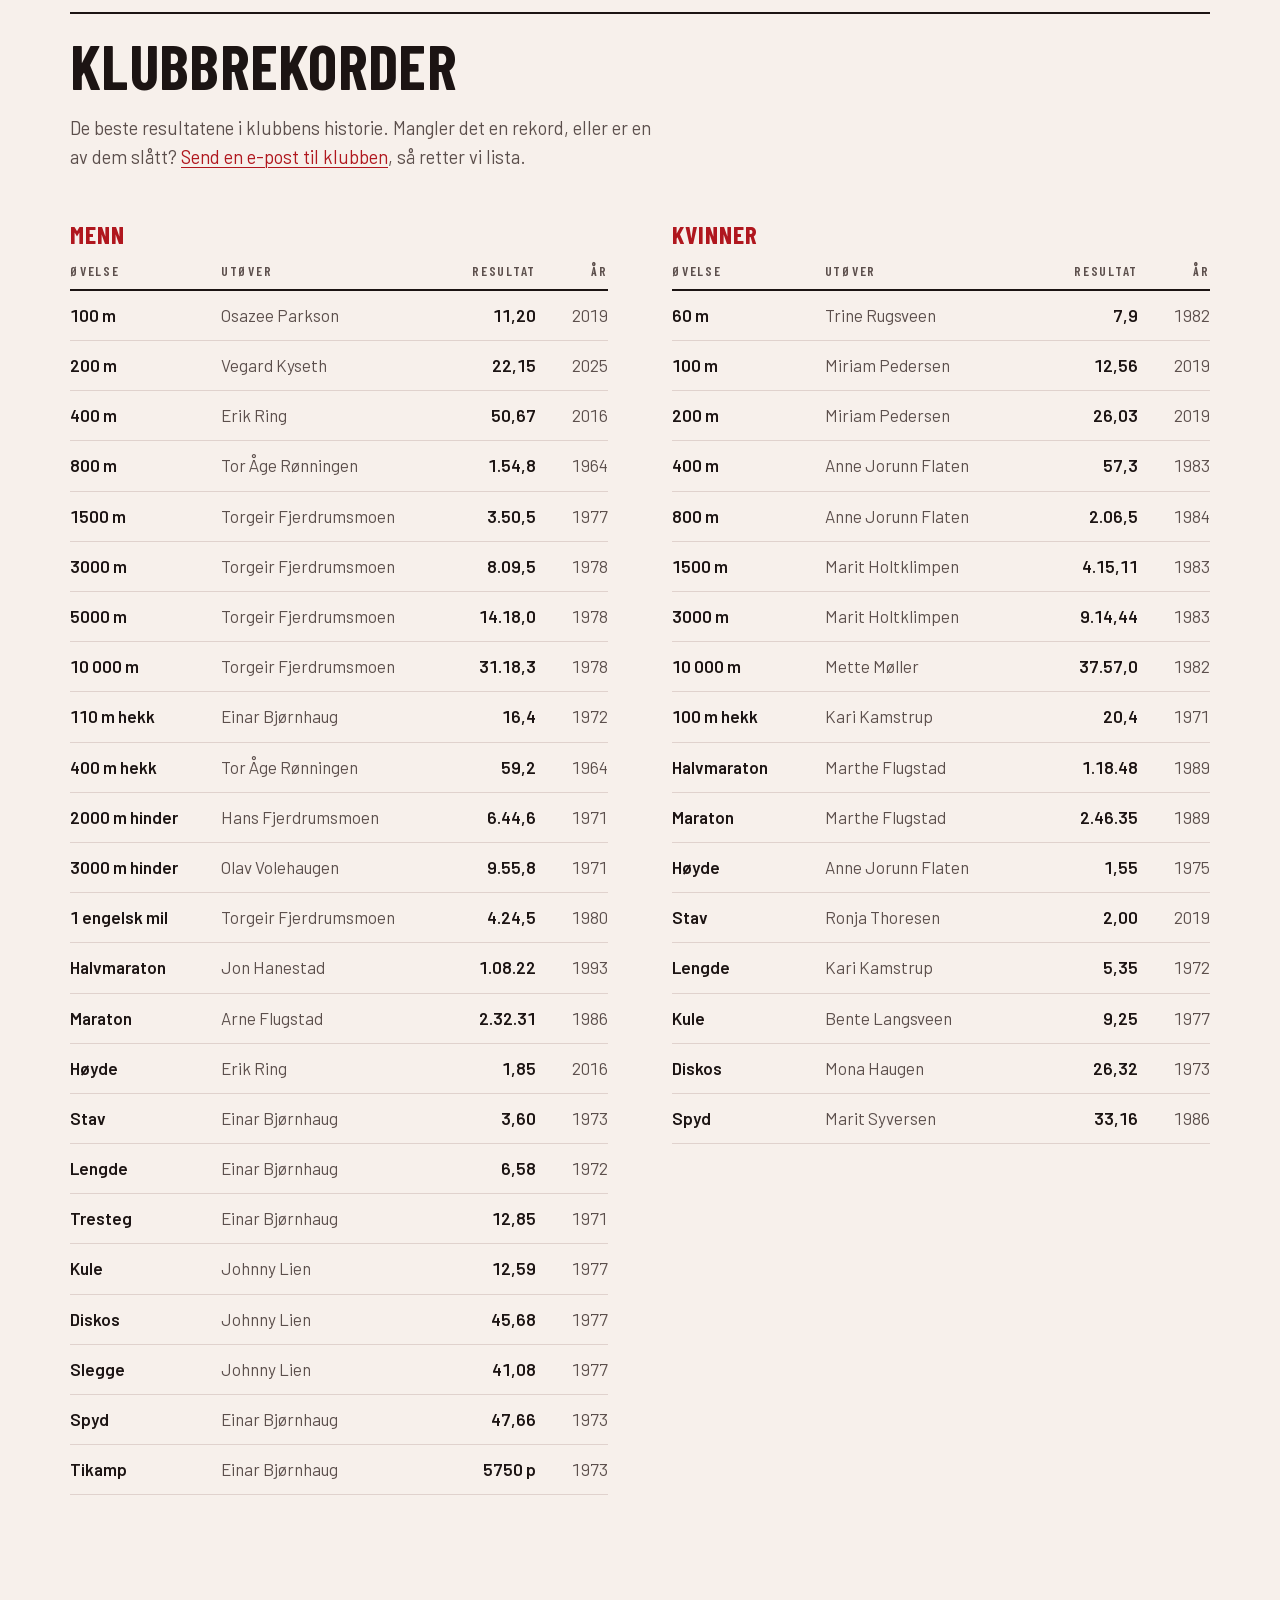
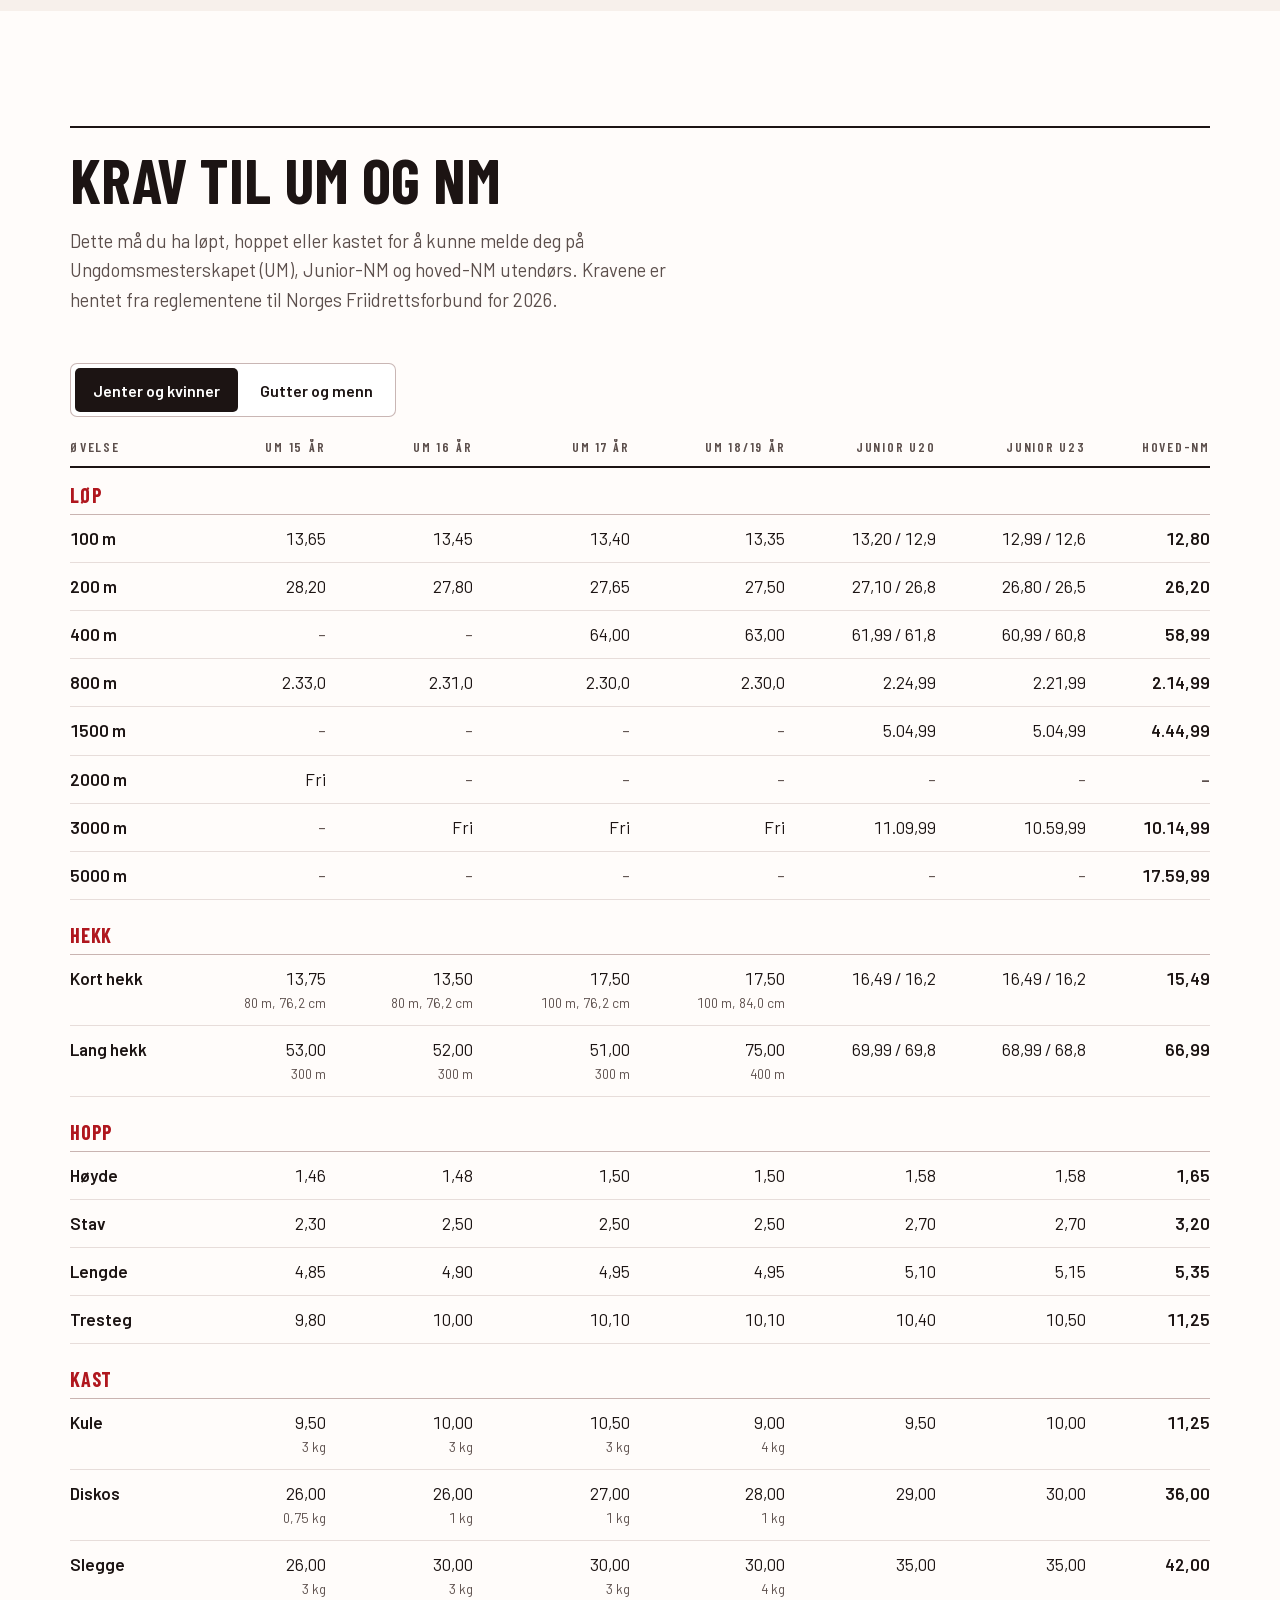
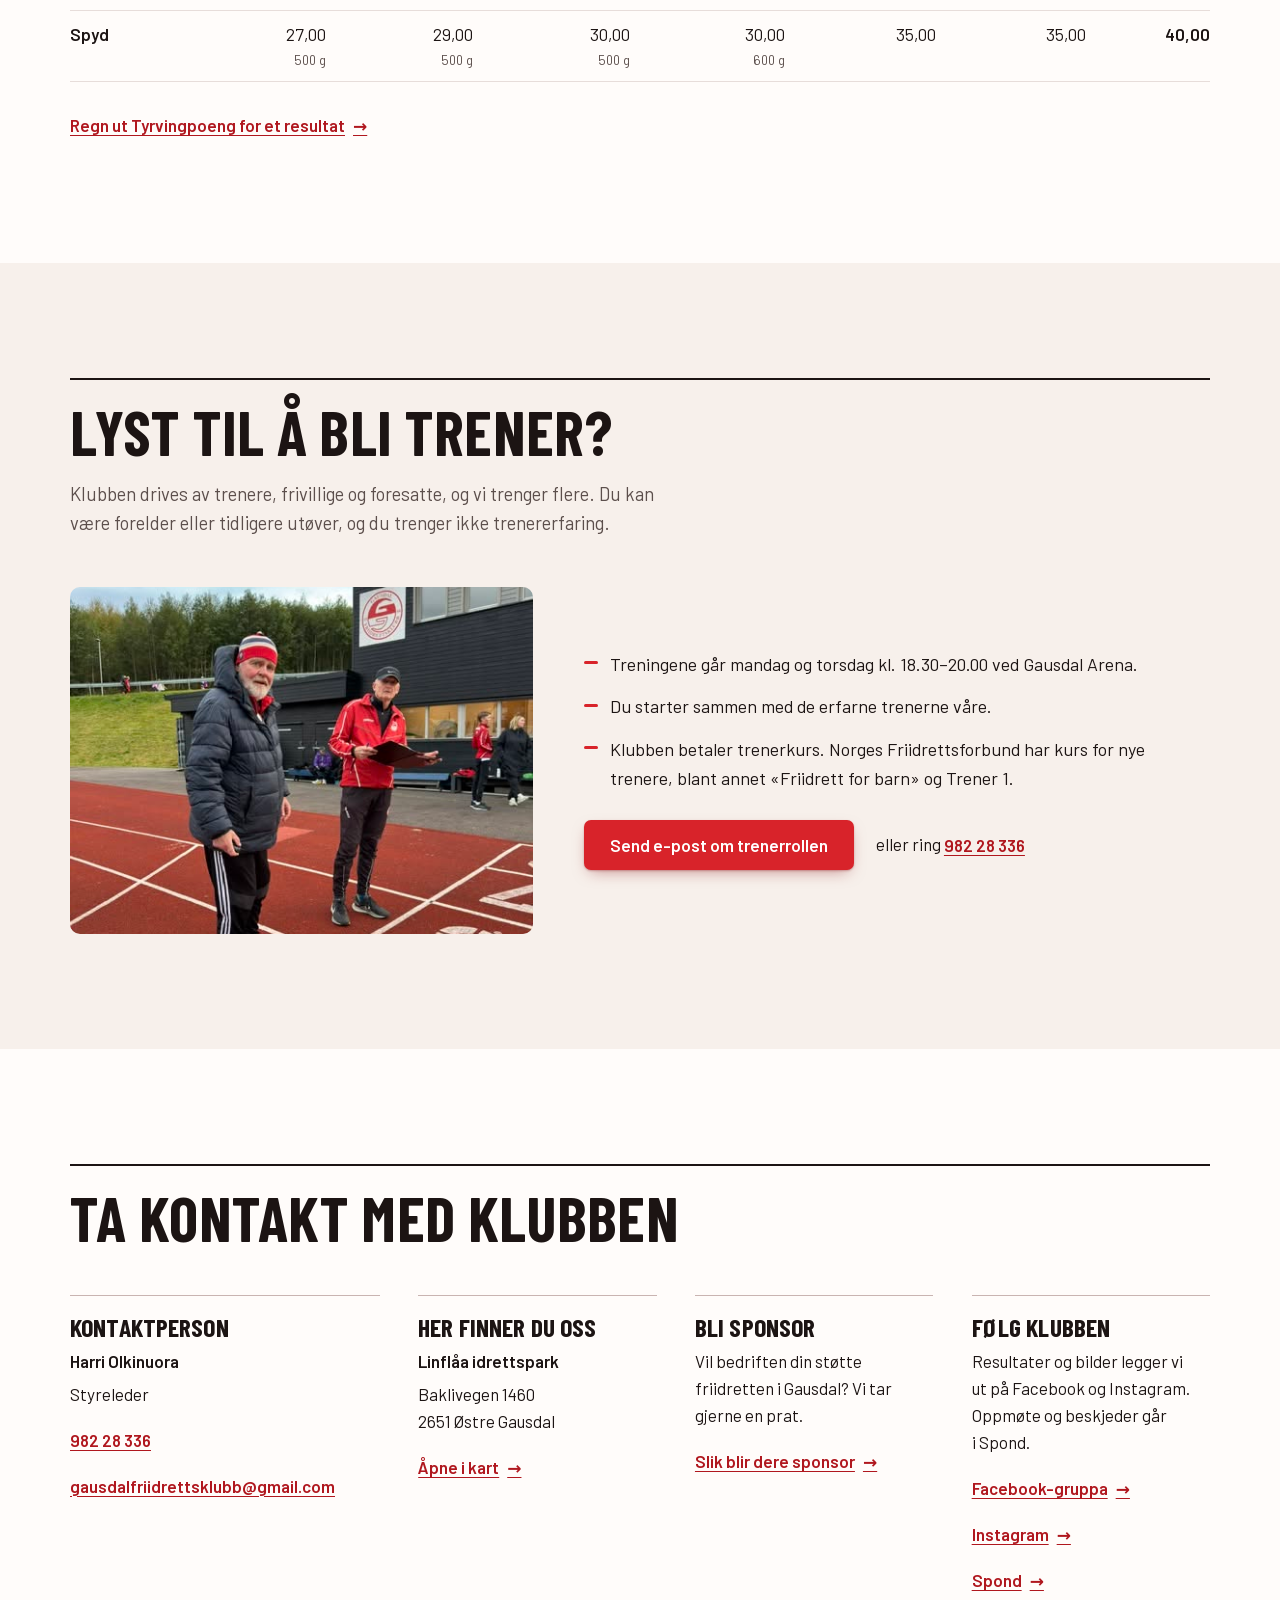
==== commit 88dbd510: "Forsiden: lenke til spillet Gausdalsprinten i toppfeltet Co-Authored-By: Claude Fable 5.2 <noreply@a" ====
--- a/index.html
+++ b/index.html
@@ -18,7 +18,7 @@
   <link rel="apple-touch-icon" href="bilder/ikon-180.png">
   <link rel="preload" href="fonter/barlow-condensed-700.woff2" as="font" type="font/woff2" crossorigin>
   <link rel="preload" href="fonter/barlow-400.woff2" as="font" type="font/woff2" crossorigin>
-  <link rel="stylesheet" href="stil.css?v=202611262136">
+  <link rel="stylesheet" href="stil.css?v=202611271537">
   <script type="application/ld+json">
   {"@context":"https://schema.org","@type":"SportsOrganization","name":"Gausdal Friidrettsklubb","alternateName":"Gausdal FIK","sport":"Friidrett","url":"https://gausdalfriidrett.no/","logo":"https://gausdalfriidrett.no/bilder/ikon-512.png","foundingDate":"1898-05-06","address":{"@type":"PostalAddress","streetAddress":"Linflåa idrettspark, Baklivegen 1460","postalCode":"2651","addressLocality":"Østre Gausdal","addressCountry":"NO"},"sameAs":["https://www.facebook.com/groups/436427656385045/","https://www.instagram.com/gausdal_friidrett/"]}
   </script>
@@ -74,6 +74,7 @@
             <div><dt>Trening</dt><dd class="tall">Man og tors 18.30</dd></div>
             <div><dt>Sted</dt><dd>Gausdal Arena</dd></div>
           </dl>
+          <p class="hero__spill"><a class="lenke-pil" href="spill.html">Prøv spillet Gausdalsprinten <span class="pil" aria-hidden="true">→</span></a></p>
         </div>
         <div class="kollasj">
           <figure class="k1"><img src="bilder/sprint-mesterskap.jpg" width="430" height="633" alt="Sprinter i Gausdal-drakt i full fart på oppløpet under et mesterskap" fetchpriority="high"></figure>
@@ -548,7 +549,7 @@
     </div>
   </footer>
 
-  <script src="innhold.js?v=202611262136"></script>
-  <script src="app.js?v=202611262136"></script>
+  <script src="innhold.js?v=202611271537"></script>
+  <script src="app.js?v=202611271537"></script>
 </body>
 </html>
--- a/stil.css
+++ b/stil.css
@@ -283,6 +283,9 @@
 .hero__fakta div:first-child { padding-left: 0; border-left: 0; }
 .hero__fakta dt { font: 600 0.82rem/1.3 var(--font-tittel); letter-spacing: 0.13em; text-transform: uppercase; }
 .hero__fakta dd { margin: 2px 0 0; font: 700 1.5rem/1.1 var(--font-tittel); letter-spacing: 0.01em; }
+.hero__spill { margin: 22px 0 0; }
+.hero__spill a { color: #fff; text-decoration: underline; text-decoration-color: rgba(255, 255, 255, 0.6); text-underline-offset: 5px; }
+.hero__spill a:hover { color: #fff; text-decoration-color: #fff; }
 @media (max-width: 480px) {
   .hero__fakta { grid-template-columns: 1fr 1fr; row-gap: 18px; }
   .hero__fakta div:nth-child(3) { grid-column: 1 / -1; padding-left: 0; border-left: 0; }
